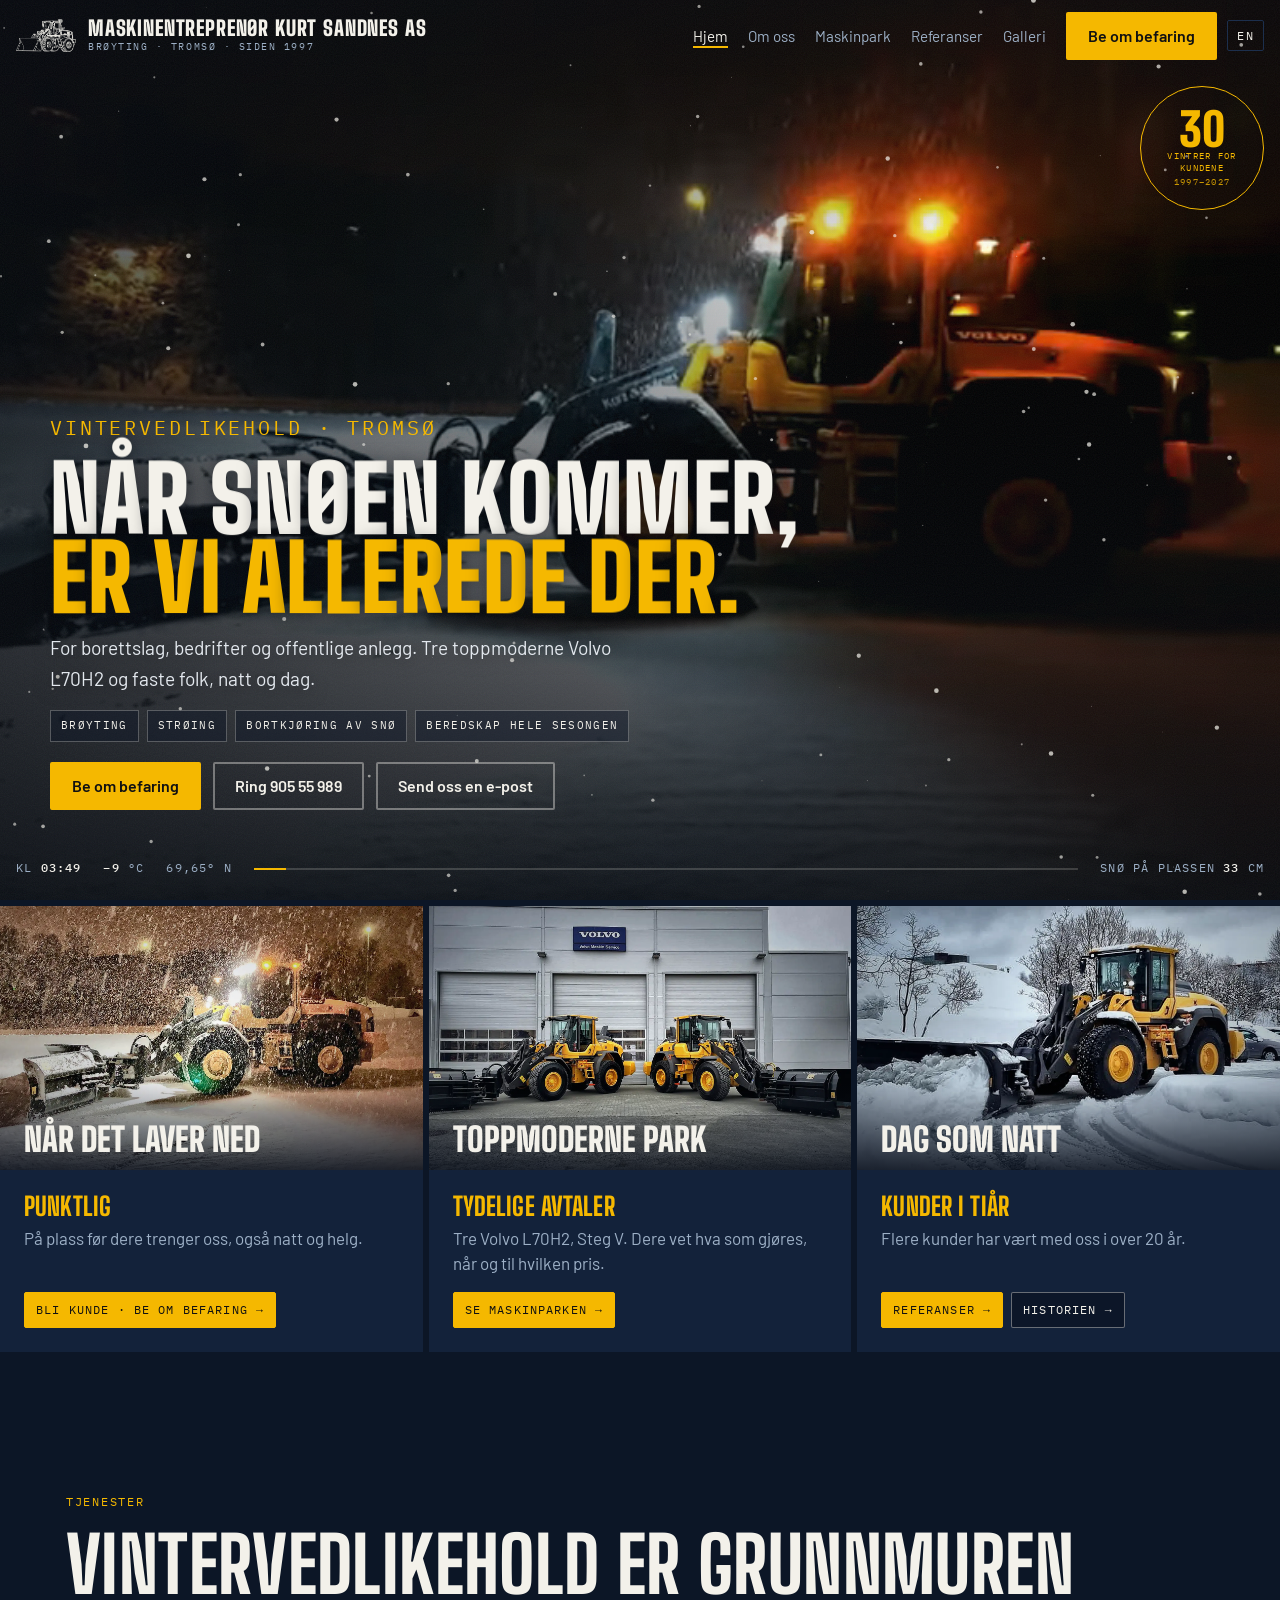
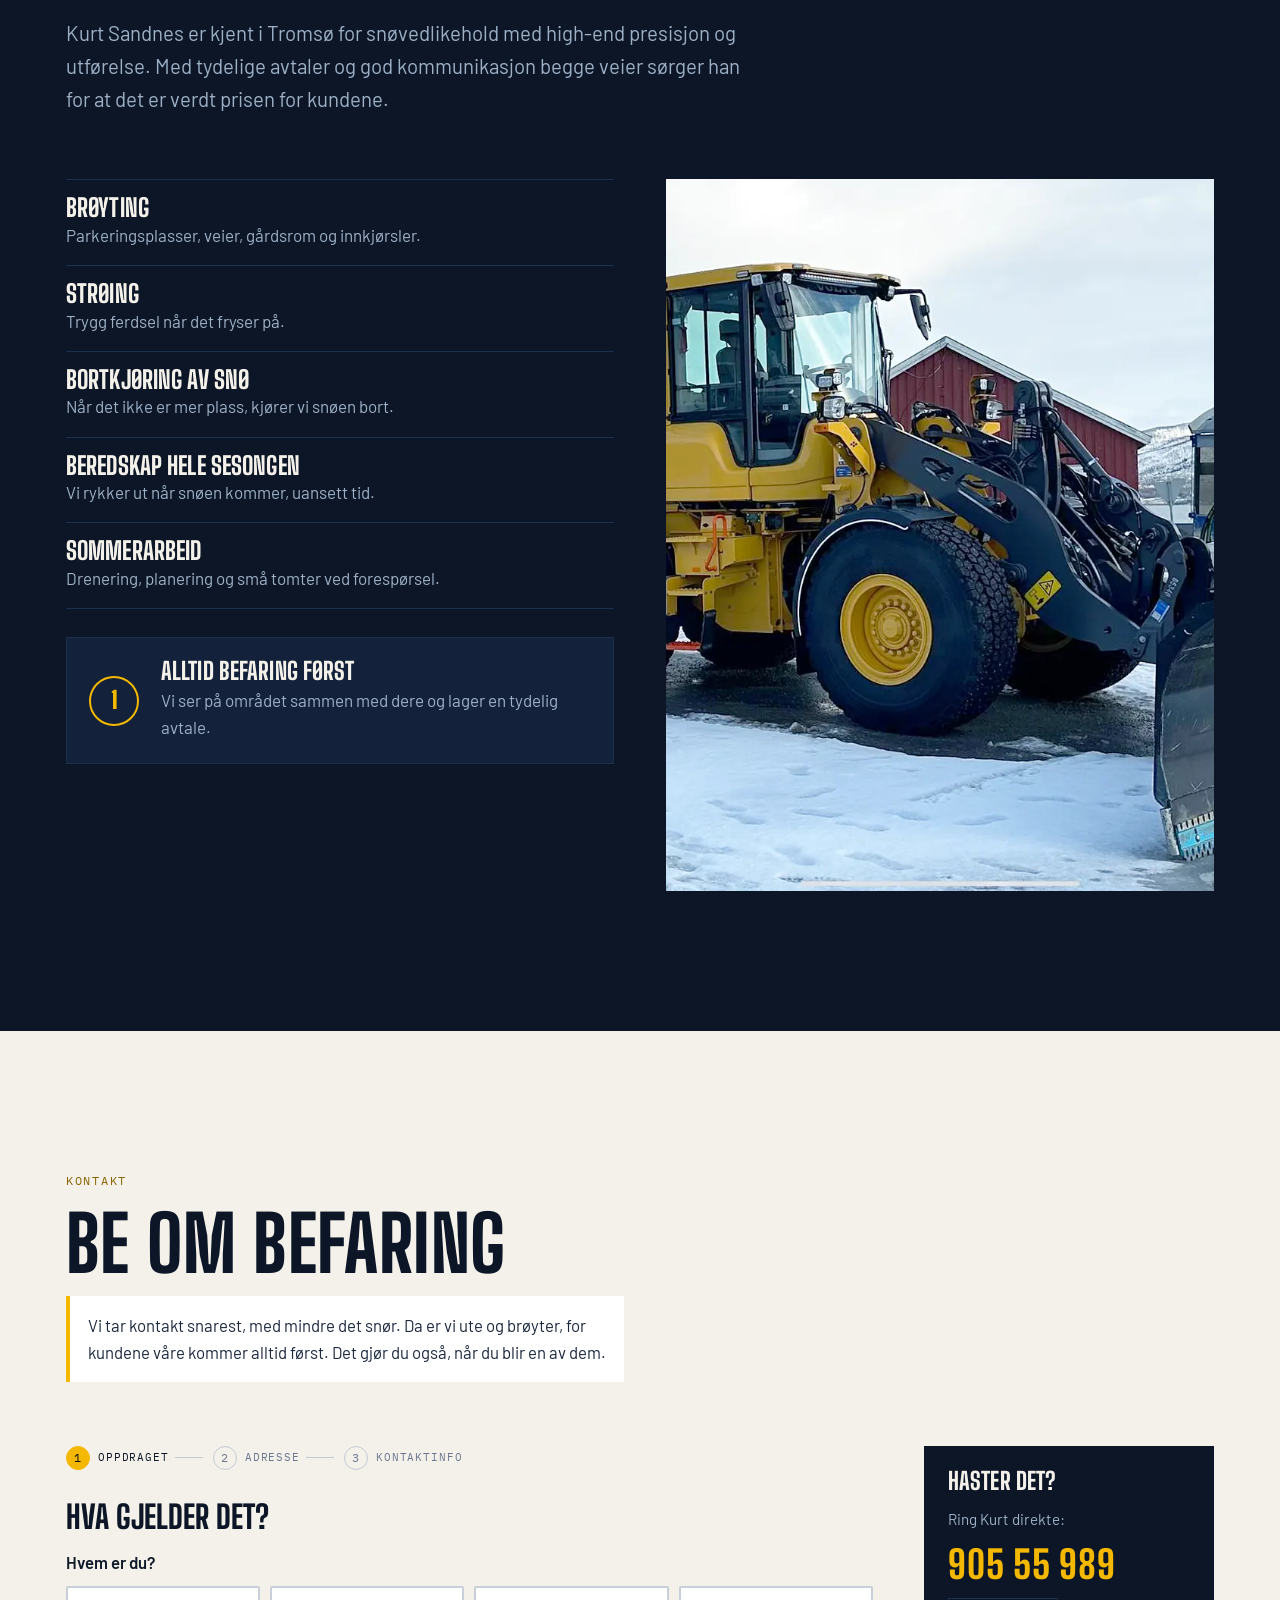
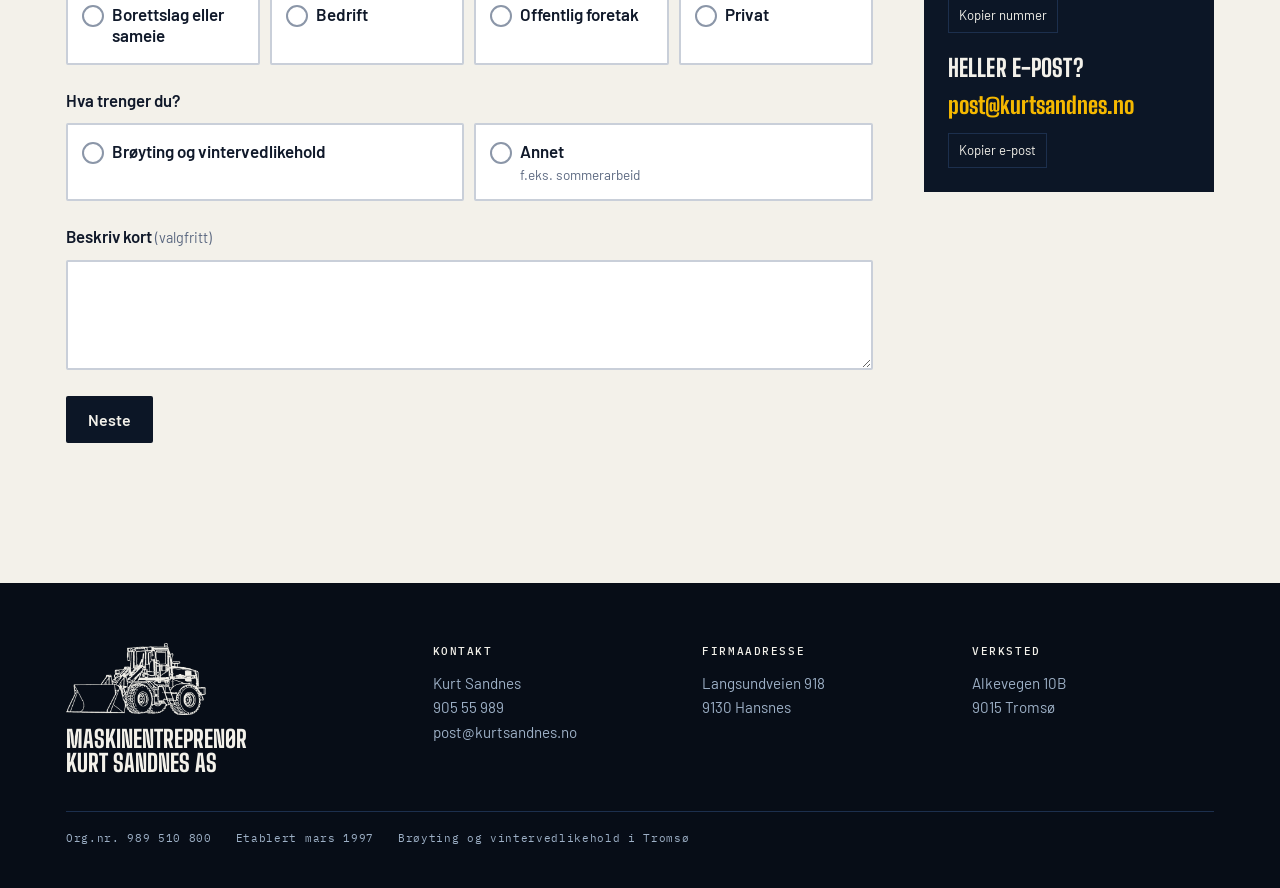
==== public/index.html @ 365a384f "Skjema: nummererte steg i stedet for fremdriftslinje Co-Authored-By: Claude Opus 5.5 <noreply@anthro" ====
<!doctype html><html lang="no"><head><meta charset="utf-8"><meta name="viewport" content="width=device-width,initial-scale=1,viewport-fit=cover"><title>Kurt Sandnes AS</title><meta name="description" content="Maskinentreprenør Kurt Sandnes AS. Brøyting og vintervedlikehold for borettslag, bedrifter og offentlige foretak i Tromsø siden 1997."><meta name="claude:viewport-fit-sides" content="cover"><meta name="theme-color" content="#0C1626"><meta property="og:title" content="Kurt Sandnes AS"><meta property="og:description" content="Maskinentreprenør Kurt Sandnes AS. Brøyting og vintervedlikehold for borettslag, bedrifter og offentlige foretak i Tromsø siden 1997."><meta property="og:image" content="img/film-5.webp"><link rel="icon" href="img/favicon.png"><link rel="preload" href="fonts/big-shoulders-display-latin-900-normal.woff2" as="font" type="font/woff2" crossorigin><link rel="stylesheet" href="site.css"></head><body class="home"><header class="top">
  <a class="brand" href="index.html" aria-label="Kurt Sandnes AS">
    <img src="img/logo-maskin.png" alt="" width="60" height="31">
    <span><b><i>Maskinentreprenør</i> Kurt Sandnes AS</b><small><span class="no">Brøyting · Tromsø · siden 1997</span><span class="en">Snow clearing · Tromsø · since 1997</span></small></span>
  </a>
  <div class="right">
    <nav class="nav" id="nav" aria-label="Meny"><a href="index.html" aria-current="page"><span class="no">Hjem</span><span class="en">Home</span></a><a href="om-oss.html"><span class="no">Om oss</span><span class="en">About</span></a><a href="maskinpark.html"><span class="no">Maskinpark</span><span class="en">Fleet</span></a><a href="referanser.html"><span class="no">Referanser</span><span class="en">References</span></a><a href="galleri.html"><span class="no">Galleri</span><span class="en">Gallery</span></a><a class="btn" href="#kontakt"><span class="no">Be om befaring</span><span class="en">Request a site visit</span></a></nav>
    <button class="lang" type="button">EN</button>
  </div>
</header>
<main>
<section class="film" id="film" aria-label="Forside">
  <video id="reel" poster="img/film-1.webp" autoplay muted loop playsinline preload="auto" aria-hidden="true"><source src="img/reel.mp4" type="video/mp4"><source src="img/reel.webm" type="video/webm"></video>
  <div class="shade" aria-hidden="true"></div>
  <canvas id="snow" aria-hidden="true"></canvas>
  <div class="grain" aria-hidden="true"></div>
  <div class="badge30"><div><b>30</b><span class="no">vintrer for<br>kundene</span><span class="en">winters for<br>customers</span><small>1997–2027</small></div></div>

  <div class="cap c1">
    <p class="eyebrow"><span class="no">Vintervedlikehold · Tromsø</span><span class="en">Winter maintenance · Tromsø</span></p>
    <h1><span class="no"><span class="split">Når snøen kommer,</span><br><span class="split y">er vi allerede der.</span></span><span class="en"><span class="split">When the snow comes,</span><br><span class="split y">we are already there.</span></span></h1>
    <p class="lede"><span class="no">For borettslag, bedrifter og offentlige anlegg. Tre toppmoderne Volvo L70H2 og faste folk, natt og dag.</span><span class="en">For housing co-ops, businesses and public sites. Three state-of-the-art Volvo L70H2 and a steady crew, night and day.</span></p>
    <ul class="chips"><li><span class="no">Brøyting</span><span class="en">Snow clearing</span></li><li><span class="no">Strøing</span><span class="en">Gritting</span></li><li><span class="no">Bortkjøring av snø</span><span class="en">Snow removal</span></li><li><span class="no">Beredskap hele sesongen</span><span class="en">On call all season</span></li></ul>
    <div class="ctas"><a class="btn" href="#kontakt"><span class="no">Be om befaring</span><span class="en">Request a site visit</span></a><a class="btn ghost" href="tel:+4790555989"><span class="no">Ring 905 55 989</span><span class="en">Call 905 55 989</span></a><a class="btn ghost" href="mailto:post@kurtsandnes.no"><span class="no">Send oss en e-post</span><span class="en">Email us</span></a></div>
  </div>

  <div class="hud" aria-hidden="true">
    <span><span class="no">KL</span><span class="en">TIME</span> <b id="h-time">03:40</b></span>
    <span><b id="h-temp">−9</b> °C</span>
    <span class="lat">69,65° N</span>
    <span class="bar"><i id="h-bar"></i></span>
    <span><span class="no">Snø på plassen</span><span class="en">Snow on site</span> <b class="h-snow">34</b> cm</span>
  </div>
</section>

<section class="showcase" aria-label="Snarveier">
  <article class="sc"><div class="sc-img"><img src="img/hs-snobroyting_natt.webp" alt="Volvo hjullaster med U-plog brøyter i tett snøvær om natten" data-alt-en="Volvo wheel loader with U-plough clearing snow in heavy snowfall at night" width="2000" height="1125" loading="lazy"><b><span class="no">Når det laver ned</span><span class="en">When it pours down</span></b></div><div class="sc-body"><h3><span class="no">Punktlig</span><span class="en">On time</span></h3><p><span class="no">På plass før dere trenger oss, også natt og helg.</span><span class="en">In place before you need us, nights and weekends too.</span></p><span class="gos"><a class="go main" href="#kontakt"><span class="no">Bli kunde · Be om befaring</span><span class="en">Become a customer · Request a visit</span> <span aria-hidden="true">→</span></a></span></div></article>
  <article class="sc"><div class="sc-img"><img src="img/hs-volvo_hjullastere.webp" alt="To Volvo L70H2 hjullastere med plog foran Volvo Maskin Service" data-alt-en="Two Volvo L70H2 wheel loaders with ploughs outside Volvo Maskin Service" width="2000" height="1125" loading="lazy"><b><span class="no">Toppmoderne park</span><span class="en">A modern fleet</span></b></div><div class="sc-body"><h3><span class="no">Tydelige avtaler</span><span class="en">Clear agreements</span></h3><p><span class="no">Tre Volvo L70H2, Steg V. Dere vet hva som gjøres, når og til hvilken pris.</span><span class="en">Three Volvo L70H2, Stage V. You know what we do, when, and at what price.</span></p><span class="gos"><a class="go main" href="maskinpark.html"><span class="no">Se maskinparken</span><span class="en">See the fleet</span> <span aria-hidden="true">→</span></a></span></div></article>
  <article class="sc"><div class="sc-img"><img src="img/hs-snobroyting_dag.webp" alt="Hjullaster med plog rydder snø på en parkeringsplass på dagtid" data-alt-en="Wheel loader with plough clearing a car park in daylight" width="2000" height="1125" loading="lazy"><b><span class="no">Dag som natt</span><span class="en">Day and night</span></b></div><div class="sc-body"><h3><span class="no">Kunder i tiår</span><span class="en">Customers for decades</span></h3><p><span class="no">Flere kunder har vært med oss i over 20 år.</span><span class="en">Several customers have stayed with us for over 20 years.</span></p><span class="gos"><a class="go main" href="referanser.html"><span class="no">Referanser</span><span class="en">References</span> <span aria-hidden="true">→</span></a><a class="go" href="om-oss.html"><span class="no">Historien</span><span class="en">Our story</span> <span aria-hidden="true">→</span></a></span></div></article>
</section>

<section class="band" id="tjenester">
  <div class="wrap">
    <div class="sec-head">
      <p class="eyebrow"><span class="no">Tjenester</span><span class="en">Services</span></p>
      <h2><span class="no">Vintervedlikehold er grunnmuren</span><span class="en">Winter maintenance is our foundation</span></h2>
      <p class="lede"><span class="no">Kurt Sandnes er kjent i Tromsø for snøvedlikehold med high-end presisjon og utførelse. Med tydelige avtaler og god kommunikasjon begge veier sørger han for at det er verdt prisen for kundene.</span><span class="en">Kurt Sandnes is known in Tromsø for snow maintenance carried out with high-end precision and craftsmanship. With clear agreements and good communication both ways, he makes sure it is worth the price for his customers.</span></p>
    </div>
    <div class="svc-grid">
      <div>
        <ul class="svc-list">
          <li><h3><span class="no">Brøyting</span><span class="en">Snow clearing</span></h3><p><span class="no">Parkeringsplasser, veier, gårdsrom og innkjørsler.</span><span class="en">Car parks, roads, courtyards and driveways.</span></p></li>
          <li><h3><span class="no">Strøing</span><span class="en">Gritting</span></h3><p><span class="no">Trygg ferdsel når det fryser på.</span><span class="en">Safe footing when it freezes.</span></p></li>
          <li><h3><span class="no">Bortkjøring av snø</span><span class="en">Snow removal</span></h3><p><span class="no">Når det ikke er mer plass, kjører vi snøen bort.</span><span class="en">When there is no more room, we haul the snow away.</span></p></li>
          <li><h3><span class="no">Beredskap hele sesongen</span><span class="en">On call all season</span></h3><p><span class="no">Vi rykker ut når snøen kommer, uansett tid.</span><span class="en">We turn out when the snow comes, at any hour.</span></p></li>
          <li><h3><span class="no">Sommerarbeid</span><span class="en">Summer work</span></h3><p><span class="no">Drenering, planering og små tomter ved forespørsel.</span><span class="en">Drainage, levelling and small plots on request.</span></p></li>
        </ul>
        <div class="befaring">
          <div class="ico" aria-hidden="true">1</div>
          <div><h3><span class="no">Alltid befaring først</span><span class="en">Always a site visit first</span></h3><p><span class="no">Vi ser på området sammen med dere og lager en tydelig avtale.</span><span class="en">We walk the site with you and make a clear agreement.</span></p></div>
        </div>
      </div>
      <figure class="svc-photo"><img src="img/m-l70h-plog.webp" alt="Volvo L70H2 med plog på en snødekt plass" data-alt-en="Volvo L70H2 with plough on a snowy yard" loading="lazy"><figcaption>Volvo L70H2 · Tromsø</figcaption></figure>
    </div>
  </div>
</section>

<section class="band contact" id="kontakt">
  <div class="wrap">
    <div class="sec-head">
      <p class="eyebrow"><span class="no">Kontakt</span><span class="en">Contact</span></p>
      <h2><span class="no">Be om befaring</span><span class="en">Request a site visit</span></h2>
      <p class="promise-box"><span class="no">Vi tar kontakt snarest, med mindre det snør. Da er vi ute og brøyter, for kundene våre kommer alltid først. Det gjør du også, når du blir en av dem.</span><span class="en">We will get back to you as soon as we can, unless it is snowing. Then we are out clearing, because our customers always come first. So will you, once you are one of them.</span></p>
    </div>
    <div class="form-wrap">
      <div>
        <ol class="steps" id="steps"><li class="on"><em>1</em><span class="no">Oppdraget</span><span class="en">The job</span></li><li><em>2</em><span class="no">Adresse</span><span class="en">Address</span></li><li><em>3</em><span class="no">Kontaktinfo</span><span class="en">Your details</span></li></ol>
        <form id="f" novalidate>
          <fieldset data-step="1">
            <legend><span class="no">Hva gjelder det?</span><span class="en">What do you need?</span></legend>
            <div class="q"><span class="lab" id="l-who"><span class="no">Hvem er du?</span><span class="en">Who are you?</span></span>
              <div class="choices" role="radiogroup" aria-labelledby="l-who">
                <label class="choice"><input type="radio" name="kunde" id="k1" value="Borettslag eller sameie"><span><span class="no">Borettslag eller sameie</span><span class="en">Housing co-op</span></span></label>
                <label class="choice"><input type="radio" name="kunde" id="k2" value="Bedrift"><span><span class="no">Bedrift</span><span class="en">Business</span></span></label>
                <label class="choice"><input type="radio" name="kunde" id="k3" value="Offentlig foretak"><span><span class="no">Offentlig foretak</span><span class="en">Public body</span></span></label>
                <label class="choice"><input type="radio" name="kunde" id="k4" value="Privat"><span><span class="no">Privat</span><span class="en">Private</span></span></label>
              </div>
            </div>
            <div class="q"><span class="lab" id="l-what"><span class="no">Hva trenger du?</span><span class="en">What do you need?</span></span>
              <div class="choices" role="radiogroup" aria-labelledby="l-what">
                <label class="choice"><input type="radio" name="tjeneste" id="t1" value="Brøyting og vintervedlikehold"><span><span class="no">Brøyting og vintervedlikehold</span><span class="en">Snow clearing and winter maintenance</span></span></label>
                <label class="choice"><input type="radio" name="tjeneste" id="t2" value="Annet"><span><span class="no">Annet</span><span class="en">Other</span><small><span class="no">f.eks. sommerarbeid</span><span class="en">e.g. summer work</span></small></span></label>
              </div>
            </div>
            <div class="q"><label for="beskrivelse"><span class="no">Beskriv kort</span><span class="en">Short description</span> <span class="hint"><span class="no">(valgfritt)</span><span class="en">(optional)</span></span></label>
              <textarea id="beskrivelse" name="beskrivelse"></textarea></div>
          </fieldset>
          <fieldset data-step="2" hidden>
            <legend><span class="no">Hvor er det?</span><span class="en">Where is it?</span></legend>
            <div class="q"><label for="adresse"><span class="no">Adresse for oppdraget</span><span class="en">Address of the job</span></label>
              <input type="text" id="adresse" name="adresse" autocomplete="street-address"></div>
            <div class="q"><span class="lab" id="l-size"><span class="no">Omtrentlig størrelse</span><span class="en">Approximate size</span> <span class="hint"><span class="no">(valgfritt)</span><span class="en">(optional)</span></span></span>
              <div class="choices" role="radiogroup" aria-labelledby="l-size">
                <label class="choice"><input type="radio" name="storrelse" id="s1" value="Liten"><span><span class="no">Liten</span><span class="en">Small</span><small><span class="no">én innkjørsel</span><span class="en">one driveway</span></small></span></label>
                <label class="choice"><input type="radio" name="storrelse" id="s2" value="Middels"><span><span class="no">Middels</span><span class="en">Medium</span><small><span class="no">parkeringsplass</span><span class="en">car park</span></small></span></label>
                <label class="choice"><input type="radio" name="storrelse" id="s3" value="Stor"><span><span class="no">Stor</span><span class="en">Large</span><small><span class="no">borettslag, næringsområde</span><span class="en">co-op, commercial area</span></small></span></label>
              </div>
            </div>
          </fieldset>
          <fieldset data-step="3" hidden>
            <legend><span class="no">Hvordan når vi deg?</span><span class="en">How do we reach you?</span></legend>
            <div class="row2">
              <div class="q"><label for="navn"><span class="no">Navn</span><span class="en">Name</span></label><input type="text" id="navn" name="navn" autocomplete="name"></div>
              <div class="q"><label for="firma"><span class="no">Firma eller borettslag</span><span class="en">Company or co-op</span> <span class="hint"><span class="no">(valgfritt)</span><span class="en">(optional)</span></span></label><input type="text" id="firma" name="firma" autocomplete="organization"></div>
            </div>
            <div class="row2">
              <div class="q"><label for="tlf"><span class="no">Telefon</span><span class="en">Phone</span></label><input type="tel" id="tlf" name="telefon" autocomplete="tel" inputmode="tel"></div>
              <div class="q"><label for="epost"><span class="no">E-post</span><span class="en">Email</span> <span class="hint"><span class="no">(du får kopi)</span><span class="en">(you get a copy)</span></span></label><input type="email" id="epost" name="epost" autocomplete="email"></div>
            </div>
            <div class="q"><span class="lab" id="l-when"><span class="no">Når passer befaring?</span><span class="en">When suits a site visit?</span></span>
              <div class="choices" role="radiogroup" aria-labelledby="l-when">
                <label class="choice"><input type="radio" name="befaring" id="b1" value="Hverdag formiddag"><span><span class="no">Hverdag formiddag</span><span class="en">Weekday morning</span></span></label>
                <label class="choice"><input type="radio" name="befaring" id="b2" value="Hverdag ettermiddag"><span><span class="no">Hverdag ettermiddag</span><span class="en">Weekday afternoon</span></span></label>
                <label class="choice"><input type="radio" name="befaring" id="b3" value="Ring meg for å avtale" checked><span><span class="no">Ring meg for å avtale</span><span class="en">Call me to arrange</span></span></label>
              </div>
            </div>
          </fieldset>
          <p class="err" id="err" role="alert" hidden></p>
          <div class="nav-btns">
            <button type="button" class="btn back" id="prev" hidden><span class="no">Tilbake</span><span class="en">Back</span></button>
            <button type="button" class="btn dark" id="next"><span class="no">Neste</span><span class="en">Next</span></button>
            <button type="submit" class="btn" id="send" hidden><span class="no">Send forespørsel</span><span class="en">Send request</span></button>
          </div>
        </form>
        <div class="done-box" id="done" hidden>
          <h3 id="done-h"></h3>
          <p id="done-p"></p>
          <p class="demo" id="demo" hidden><span class="no">Forhåndsvisning: skjemaet sender ikke e-post ennå. Det kobles til post@kurtsandnes.no når siden publiseres.</span><span class="en">Preview: the form does not send email yet.</span></p>
        </div>
      </div>
      <aside class="aside">
        <h3><span class="no">Haster det?</span><span class="en">In a hurry?</span></h3>
        <p><span class="no">Ring Kurt direkte:</span><span class="en">Call Kurt directly:</span></p>
        <div class="phone">905 55 989</div>
        <button type="button" class="copy"><span class="no">Kopier nummer</span><span class="en">Copy number</span></button>
        <h3 style="margin-top:10px"><span class="no">Heller e-post?</span><span class="en">Prefer email?</span></h3>
        <a class="mail" href="mailto:post@kurtsandnes.no">post@kurtsandnes.no</a>
        <button type="button" class="copy" data-copy="post@kurtsandnes.no"><span class="no">Kopier e-post</span><span class="en">Copy email</span></button>
      </aside>
    </div>
  </div>
</section>

</main>
<footer>
  <div class="wrap">
    <div class="foot">
      <div class="lockup"><img src="img/logo-maskin.png" alt="" width="140" height="72"><b>Maskinentreprenør<br>Kurt Sandnes AS</b></div>
      <div><h4><span class="no">Kontakt</span><span class="en">Contact</span></h4><p>Kurt Sandnes<br><a href="tel:+4790555989">905 55 989</a><br><a href="mailto:post@kurtsandnes.no">post@kurtsandnes.no</a></p></div>
      <div><h4><span class="no">Firmaadresse</span><span class="en">Company address</span></h4><p>Langsundveien 918<br>9130 Hansnes</p></div>
      <div><h4><span class="no">Verksted</span><span class="en">Workshop</span></h4><p>Alkevegen 10B<br>9015 Tromsø</p></div>
    </div>
    <div class="legal"><span>Org.nr. 989 510 800</span><span><span class="no">Etablert mars 1997</span><span class="en">Established March 1997</span></span><span><span class="no">Brøyting og vintervedlikehold i Tromsø</span><span class="en">Snow clearing and winter maintenance in Tromsø</span></span></div>
  </div>
</footer>
<div class="mcta"><a class="btn" href="#kontakt"><span class="no">Be om befaring</span><span class="en">Site visit</span></a><a class="btn ghost" href="tel:+4790555989"><span class="no">Ring Kurt</span><span class="en">Call Kurt</span></a></div><script src="js/gsap.min.js"></script><script src="js/ScrollTrigger.min.js"></script><script src="js/lenis.min.js"></script><script src="site.js"></script><script src="film.js"></script></body></html>
---- public/site.css ----
@font-face{font-family:'Big Shoulders Display';font-style:normal;font-weight:600;font-display:swap;src:url(fonts/big-shoulders-display-latin-600-normal.woff2) format('woff2');unicode-range:U+0000-00FF,U+0131,U+0152-0153,U+02BB-02BC,U+02C6,U+02DA,U+02DC,U+0304,U+0308,U+0329,U+2000-206F,U+20AC,U+2122,U+2191,U+2193,U+2212,U+2215,U+FEFF,U+FFFD}
@font-face{font-family:'Big Shoulders Display';font-style:normal;font-weight:800;font-display:swap;src:url(fonts/big-shoulders-display-latin-800-normal.woff2) format('woff2');unicode-range:U+0000-00FF,U+0131,U+0152-0153,U+02BB-02BC,U+02C6,U+02DA,U+02DC,U+0304,U+0308,U+0329,U+2000-206F,U+20AC,U+2122,U+2191,U+2193,U+2212,U+2215,U+FEFF,U+FFFD}
@font-face{font-family:'Big Shoulders Display';font-style:normal;font-weight:900;font-display:swap;src:url(fonts/big-shoulders-display-latin-900-normal.woff2) format('woff2');unicode-range:U+0000-00FF,U+0131,U+0152-0153,U+02BB-02BC,U+02C6,U+02DA,U+02DC,U+0304,U+0308,U+0329,U+2000-206F,U+20AC,U+2122,U+2191,U+2193,U+2212,U+2215,U+FEFF,U+FFFD}
@font-face{font-family:'Barlow';font-style:normal;font-weight:400;font-display:swap;src:url(fonts/barlow-latin-400-normal.woff2) format('woff2');unicode-range:U+0000-00FF,U+0131,U+0152-0153,U+02BB-02BC,U+02C6,U+02DA,U+02DC,U+0304,U+0308,U+0329,U+2000-206F,U+20AC,U+2122,U+2191,U+2193,U+2212,U+2215,U+FEFF,U+FFFD}
@font-face{font-family:'Barlow';font-style:italic;font-weight:400;font-display:swap;src:url(fonts/barlow-latin-400-italic.woff2) format('woff2');unicode-range:U+0000-00FF,U+0131,U+0152-0153,U+02BB-02BC,U+02C6,U+02DA,U+02DC,U+0304,U+0308,U+0329,U+2000-206F,U+20AC,U+2122,U+2191,U+2193,U+2212,U+2215,U+FEFF,U+FFFD}
@font-face{font-family:'Barlow';font-style:normal;font-weight:500;font-display:swap;src:url(fonts/barlow-latin-500-normal.woff2) format('woff2');unicode-range:U+0000-00FF,U+0131,U+0152-0153,U+02BB-02BC,U+02C6,U+02DA,U+02DC,U+0304,U+0308,U+0329,U+2000-206F,U+20AC,U+2122,U+2191,U+2193,U+2212,U+2215,U+FEFF,U+FFFD}
@font-face{font-family:'Barlow';font-style:normal;font-weight:600;font-display:swap;src:url(fonts/barlow-latin-600-normal.woff2) format('woff2');unicode-range:U+0000-00FF,U+0131,U+0152-0153,U+02BB-02BC,U+02C6,U+02DA,U+02DC,U+0304,U+0308,U+0329,U+2000-206F,U+20AC,U+2122,U+2191,U+2193,U+2212,U+2215,U+FEFF,U+FFFD}
@font-face{font-family:'IBM Plex Mono';font-style:normal;font-weight:400;font-display:swap;src:url(fonts/ibm-plex-mono-latin-400-normal.woff2) format('woff2');unicode-range:U+0000-00FF,U+0131,U+0152-0153,U+02BB-02BC,U+02C6,U+02DA,U+02DC,U+0304,U+0308,U+0329,U+2000-206F,U+20AC,U+2122,U+2191,U+2193,U+2212,U+2215,U+FEFF,U+FFFD}
@font-face{font-family:'IBM Plex Mono';font-style:normal;font-weight:500;font-display:swap;src:url(fonts/ibm-plex-mono-latin-500-normal.woff2) format('woff2');unicode-range:U+0000-00FF,U+0131,U+0152-0153,U+02BB-02BC,U+02C6,U+02DA,U+02DC,U+0304,U+0308,U+0329,U+2000-206F,U+20AC,U+2122,U+2191,U+2193,U+2212,U+2215,U+FEFF,U+FFFD}
/* Layout: a pinned night-to-morning film opens the front page; every page then stays in the same polar-night world. Dark by design. */
:root{
  --night:#0C1626;
  --night-2:#13223A;
  --night-3:#1C2F4D;
  --snow:#F3F1EA;
  --frost:#9DB0C6;
  --beacon:#F5B800;
  --sodium:#E58A3A;
  --display:"Big Shoulders Display","Arial Narrow","Roboto Condensed",sans-serif;
  --body:"Barlow","Segoe UI",system-ui,sans-serif;
  --mono:"IBM Plex Mono",ui-monospace,"SFMono-Regular",Menlo,monospace;
  --gut:max(16px,env(safe-area-inset-left,0px));
  --gut-r:max(16px,env(safe-area-inset-right,0px));
  --wrap:1180px;
  color-scheme:dark;
}
*{box-sizing:border-box}
[hidden]{display:none!important}
html{background:var(--night)}
body{background:var(--night);color:var(--snow);font-family:var(--body);font-size:1.0625rem;line-height:1.6;margin:0;-webkit-font-smoothing:antialiased;overflow-x:clip}
body::before{content:"";position:fixed;inset:0 0 auto;height:env(safe-area-inset-top,0px);z-index:60;background:var(--night)}
img{max-width:100%;display:block}
a{color:inherit}
h1,h2,h3{font-family:var(--display);font-weight:800;line-height:.95;letter-spacing:.005em;text-wrap:balance;margin:0;text-transform:uppercase}
p{margin:0}
.wrap{max-width:var(--wrap);margin-inline:auto;padding-left:var(--gut);padding-right:var(--gut-r)}
.eyebrow{font-family:var(--mono);font-size:.78rem;letter-spacing:.14em;text-transform:uppercase;color:var(--beacon)}
.lede{font-size:clamp(1.1rem,1.6vw,1.3rem);color:var(--frost);max-width:58ch}
:focus-visible{outline:3px solid var(--beacon);outline-offset:3px}

/* språk */
.en{display:none}
html[lang="en"] .no{display:none}
html[lang="en"] .en{display:revert}

/* header */
.top{position:fixed;top:env(safe-area-inset-top,0px);left:0;right:0;z-index:50;display:flex;align-items:center;justify-content:space-between;gap:16px;padding:12px var(--gut-r) 12px var(--gut);transition:background .3s,border-color .3s;border-bottom:1px solid transparent}
.top.solid,.sub .top{background:color-mix(in srgb,var(--night) 92%,transparent);backdrop-filter:blur(8px);border-bottom-color:var(--night-3)}
.brand{display:flex;align-items:center;gap:12px;text-decoration:none;min-width:0}
.brand img{width:60px;height:auto;opacity:.95;flex:none}
.brand b{display:block;font-family:var(--display);font-weight:900;font-size:1.3rem;letter-spacing:.04em;line-height:1;white-space:nowrap}
.brand small{display:block;font-family:var(--mono);font-size:.6rem;letter-spacing:.16em;color:var(--frost);text-transform:uppercase;white-space:nowrap}
.nav{display:flex;align-items:center;gap:20px;font-size:.95rem}
.nav a{text-decoration:none;color:var(--frost)}
.nav a:hover,.nav a[aria-current="page"]{color:var(--snow)}
.nav a.btn,.nav a.btn:hover{color:#111;box-shadow:none}
.nav a[aria-current="page"]{box-shadow:inset 0 -2px 0 var(--beacon)}
.lang{font-family:var(--mono);font-size:.72rem;letter-spacing:.12em;background:none;border:1px solid var(--night-3);color:var(--snow);padding:7px 9px;cursor:pointer;border-radius:2px}
.lang:hover{border-color:var(--frost)}
.burger{display:none;background:none;border:1px solid var(--night-3);color:var(--snow);font-family:var(--mono);font-size:.72rem;letter-spacing:.12em;padding:7px 10px;cursor:pointer;border-radius:2px}
.btn{display:inline-flex;align-items:center;gap:10px;font-family:var(--body);font-weight:600;font-size:1rem;padding:13px 20px;border-radius:2px;border:2px solid var(--beacon);background:var(--beacon);color:#111;text-decoration:none;cursor:pointer;line-height:1.1}
.btn:hover{background:#ffd23f;border-color:#ffd23f}
.btn.ghost{background:transparent;color:var(--snow);border-color:color-mix(in srgb,var(--snow) 40%,transparent)}
.btn.ghost:hover{border-color:var(--snow)}
@media (max-width:960px){
  .burger{display:inline-block}
  .nav{position:fixed;top:calc(env(safe-area-inset-top,0px) + 66px);left:0;right:0;flex-direction:column;align-items:stretch;gap:0;background:var(--night);border-bottom:1px solid var(--night-3);padding:8px var(--gut-r) 18px var(--gut);display:none}
  .nav.open{display:flex}
  .nav a{padding:13px 0;border-bottom:1px solid var(--night-3);font-size:1.1rem;color:var(--snow)}
  .nav a.btn{margin-top:14px;justify-content:center;border-bottom:2px solid var(--beacon);color:#111}
  .brand img{width:44px}
  .brand small{display:none}
}
.right{display:flex;align-items:center;gap:10px}

/* film */
.film{position:relative;height:100vh;height:100svh;overflow:hidden;background:#05090f}
.scene{position:absolute;inset:0;overflow:hidden}
.scene img{position:absolute;inset:0;width:100%;height:100%;object-fit:cover;max-width:none;will-change:transform}
.scene::after{content:"";position:absolute;inset:0;background:linear-gradient(180deg,rgba(5,9,15,.55) 0%,rgba(5,9,15,0) 30%,rgba(5,9,15,0) 50%,rgba(5,9,15,.88) 100%)}
.s2,.s3,.s4,.s5{visibility:hidden}
#snow{position:absolute;inset:0;width:100%;height:100%;pointer-events:none;z-index:5}
.grain{position:absolute;inset:-50%;z-index:6;pointer-events:none;opacity:.07;background-image:url("data:image/svg+xml,%3Csvg xmlns='http://www.w3.org/2000/svg' width='160' height='160'%3E%3Cfilter id='n'%3E%3CfeTurbulence type='fractalNoise' baseFrequency='.9' numOctaves='2' stitchTiles='stitch'/%3E%3C/filter%3E%3Crect width='100%25' height='100%25' filter='url(%23n)'/%3E%3C/svg%3E")}
.cap{position:absolute;z-index:8;left:var(--gut);right:var(--gut-r);bottom:clamp(96px,15vh,150px);max-width:var(--wrap);margin-inline:auto}
.cap h1{font-size:clamp(3.1rem,10vw,9.2rem);line-height:.86;font-weight:900}
.cap h1 .y{color:var(--beacon)}
.cap h2{font-size:clamp(2.4rem,6.4vw,5.4rem);line-height:.9;font-weight:900;max-width:14ch}
.cap p{margin-top:16px;font-size:clamp(1.05rem,1.6vw,1.3rem);max-width:44ch;color:#dfe5ec}
.cap .eyebrow{margin-bottom:14px}
.cap .ctas{display:flex;flex-wrap:wrap;gap:12px;margin-top:24px}
.c2,.c3,.c4,.c5{opacity:0;visibility:hidden}
.char{display:inline-block;will-change:transform}
.hud{position:absolute;z-index:9;left:var(--gut);right:var(--gut-r);bottom:calc(22px + env(safe-area-inset-bottom,0px));display:flex;flex-wrap:wrap;gap:6px 22px;align-items:center;font-family:var(--mono);font-size:.74rem;letter-spacing:.1em;text-transform:uppercase;color:var(--frost)}
.hud b{color:var(--snow);font-weight:500;font-variant-numeric:tabular-nums}
.hud .bar{flex:1 1 120px;height:2px;background:rgba(243,241,234,.18);position:relative;min-width:80px}
.hud .bar i{position:absolute;inset:0 auto 0 0;width:0;background:var(--beacon)}
@media (max-width:520px){.hud .lat{display:none}}
.badge30{position:absolute;z-index:9;top:calc(86px + env(safe-area-inset-top,0px));right:var(--gut-r);width:clamp(84px,11vw,124px);aspect-ratio:1;border-radius:50%;border:1.5px solid var(--beacon);display:grid;place-items:center;text-align:center;font-family:var(--mono);font-size:.58rem;letter-spacing:.14em;text-transform:uppercase;color:var(--beacon);line-height:1.25}
.badge30 b{display:block;font-family:var(--display);font-size:clamp(2.1rem,3.6vw,3rem);font-weight:900;letter-spacing:0;line-height:.9}

/* seksjoner */
.band{padding-block:clamp(72px,11vw,140px)}
.sec-head{display:grid;gap:16px;margin-bottom:clamp(36px,5vw,64px)}
.sec-head h2{font-size:clamp(2.5rem,6vw,5rem)}
.alt{background:var(--night-2)}

.promises{border-top:1px solid var(--night-3);border-bottom:1px solid var(--night-3);background:var(--night-2)}
.promises .wrap{display:grid;grid-template-columns:repeat(3,1fr)}
.promise{padding:32px 26px 34px 0;display:grid;gap:8px;align-content:start}
.promise+.promise{padding-left:26px;border-left:1px solid var(--night-3)}
.promise h3{font-size:1.85rem;color:var(--beacon)}
.promise p{color:var(--frost)}
@media (max-width:760px){.promises .wrap{grid-template-columns:1fr}.promise,.promise+.promise{padding:24px 0;border-left:0}.promise+.promise{border-top:1px solid var(--night-3)}}

/* tjenester */
.svc-grid{display:grid;grid-template-columns:1fr 1fr;gap:clamp(24px,4vw,56px);align-items:start}
.svc-list{list-style:none;margin:0;padding:0;border-top:1px solid var(--night-3)}
.svc-list li{display:grid;gap:2px;padding:16px 0;border-bottom:1px solid var(--night-3)}
.svc-list h3{font-size:1.55rem}
.svc-list p{color:var(--frost)}
.svc-photo img{width:100%;aspect-ratio:4/5;object-fit:cover}
figure{margin:0}
figcaption{font-family:var(--mono);font-size:.72rem;letter-spacing:.08em;text-transform:uppercase;color:var(--frost);padding-top:8px}
.befaring{margin-top:28px;display:grid;grid-template-columns:auto 1fr;gap:16px 22px;align-items:center;padding:22px;border:1px solid var(--night-3);background:var(--night-2)}
.befaring .ico{width:50px;height:50px;border-radius:50%;border:2px solid var(--beacon);display:grid;place-items:center;color:var(--beacon);font-family:var(--display);font-weight:900;font-size:1.5rem}
.befaring h3{font-size:1.5rem;margin-bottom:4px}
.befaring p{color:var(--frost)}
.summer{margin-top:18px;color:var(--frost);font-size:.98rem}
.summer b{color:var(--snow);font-weight:600}
@media (max-width:860px){.svc-grid{grid-template-columns:minmax(0,1fr)}.svc-photo img{aspect-ratio:4/3}.befaring{grid-template-columns:minmax(0,1fr)}}

/* undersidekort */
.doors{display:grid;grid-template-columns:repeat(4,minmax(0,1fr));gap:12px}
.door{position:relative;display:block;text-decoration:none;overflow:hidden;aspect-ratio:3/4;background:#05090f}
.door img{position:absolute;inset:0;width:100%;height:100%;object-fit:cover;max-width:none;transition:transform .7s cubic-bezier(.2,.7,.2,1),opacity .4s;opacity:.72}
.door::after{content:"";position:absolute;inset:0;background:linear-gradient(180deg,rgba(5,9,15,0) 35%,rgba(5,9,15,.92) 100%)}
.door .t{position:absolute;z-index:2;left:18px;right:18px;bottom:18px;display:grid;gap:6px}
.door h3{font-size:clamp(1.9rem,2.6vw,2.4rem)}
.door p{color:var(--frost);font-size:.95rem;line-height:1.4}
.door .go{font-family:var(--mono);font-size:.7rem;letter-spacing:.12em;text-transform:uppercase;color:var(--beacon)}
.door:hover img{transform:scale(1.05);opacity:.9}
@media (max-width:960px){.doors{grid-template-columns:repeat(2,minmax(0,1fr))}}
@media (max-width:520px){.doors{grid-template-columns:minmax(0,1fr)}.door{aspect-ratio:16/10}}

/* underside-hode */
.page-hero{position:relative;padding-top:calc(150px + env(safe-area-inset-top,0px));padding-bottom:clamp(48px,7vw,80px);overflow:hidden}
.page-hero .bg{position:absolute;inset:0;opacity:.35}
.page-hero .bg img{width:100%;height:100%;object-fit:cover;max-width:none}
.page-hero .bg::after{content:"";position:absolute;inset:0;background:linear-gradient(180deg,rgba(12,22,38,.5),var(--night) 92%)}
.page-hero .wrap{position:relative;display:grid;gap:16px}
.page-hero h1{font-size:clamp(3rem,9vw,7.5rem);line-height:.88;font-weight:900;max-width:12ch}

/* om oss */
.story{display:grid;grid-template-columns:minmax(0,1fr) minmax(0,1fr);gap:clamp(24px,5vw,72px);align-items:start}
.story .txt{display:grid;gap:16px;color:#d7dee7;max-width:58ch}
.story .txt strong{color:var(--snow)}
.facts{display:grid;grid-template-columns:1fr 1fr;gap:0;border-top:1px solid var(--night-3)}
.facts div{padding:18px 0;border-bottom:1px solid var(--night-3)}
.facts div:nth-child(odd){padding-right:16px}
.facts b{display:block;font-family:var(--display);font-size:2.6rem;font-weight:900;color:var(--beacon);line-height:1;font-variant-numeric:tabular-nums}
.facts span{color:var(--frost);font-size:.94rem}
@media (max-width:860px){.story{grid-template-columns:minmax(0,1fr)}}
.big30{font-family:var(--display);font-weight:900;font-size:clamp(12rem,34vw,30rem);line-height:.75;color:transparent;-webkit-text-stroke:2px var(--beacon);position:absolute;right:-2vw;top:clamp(100px,12vw,160px);opacity:.5;pointer-events:none;user-select:none}
.years{display:grid;grid-template-columns:repeat(5,minmax(0,1fr));border-top:2px solid var(--night-3)}
.yr{padding:22px 14px 0 0;position:relative}
.yr::before{content:"";position:absolute;top:-7px;left:0;width:12px;height:12px;border-radius:50%;background:var(--night);border:2px solid var(--beacon)}
.yr b{display:block;font-family:var(--display);font-size:2.1rem;font-weight:800;color:var(--beacon);line-height:1}
.yr>span{display:block;color:var(--frost);font-size:.93rem;margin-top:6px;line-height:1.4}
.yr.now::before{background:var(--beacon)}
@media (max-width:860px){.years{grid-template-columns:repeat(2,minmax(0,1fr));row-gap:26px;border-top:0}.yr{border-top:2px solid var(--night-3)}}

.crew{display:grid;grid-template-columns:repeat(auto-fit,minmax(190px,1fr));gap:12px}
.person{background:var(--night-2);border:1px solid var(--night-3);display:grid;grid-template-rows:auto 1fr}
.portrait{aspect-ratio:4/5;display:grid;place-items:center;background:linear-gradient(160deg,#1a2c48,#0e1829);position:relative;overflow:hidden}
.portrait>span{font-family:var(--display);font-weight:900;font-size:5rem;color:color-mix(in srgb,var(--snow) 14%,transparent)}
.portrait em{position:absolute;bottom:10px;left:12px;font-family:var(--mono);font-style:normal;font-size:.6rem;letter-spacing:.12em;text-transform:uppercase;color:var(--frost)}
.person .info{padding:16px 16px 20px;display:grid;gap:7px;align-content:start}
.person h3{font-size:1.6rem;text-transform:none}
.role{font-family:var(--mono);font-size:.7rem;letter-spacing:.1em;text-transform:uppercase;color:var(--beacon)}
.person p{color:var(--frost);font-size:.95rem}
.tags{display:flex;flex-wrap:wrap;gap:6px;margin-top:2px}
.tags span{font-family:var(--mono);font-size:.64rem;letter-spacing:.06em;text-transform:uppercase;border:1px solid var(--night-3);padding:4px 7px}

/* maskinpark */
.fleet-hero{position:relative}
.fleet-hero img{width:100%;aspect-ratio:21/9;object-fit:cover}
.fleet-hero .tag{position:absolute;left:16px;bottom:16px;font-family:var(--mono);font-size:.72rem;letter-spacing:.12em;text-transform:uppercase;background:var(--beacon);color:#111;padding:6px 10px}
.units{display:grid;grid-template-columns:repeat(3,minmax(0,1fr));gap:12px;margin-top:12px}
.unit{border:1px solid var(--night-3);background:var(--night-2);padding:20px;display:grid;gap:6px}
.unit .n{font-family:var(--mono);font-size:.7rem;letter-spacing:.12em;color:var(--frost)}
.unit h3{font-size:2rem}
.unit .y{font-family:var(--display);font-size:3.2rem;font-weight:900;color:var(--beacon);line-height:.9;font-variant-numeric:tabular-nums}
.pill{font-family:var(--mono);font-size:.66rem;letter-spacing:.08em;text-transform:uppercase;padding:3px 7px;border:1px solid var(--beacon);color:var(--beacon);white-space:nowrap;justify-self:start}
.pill.el{border-color:#7FD1C5;color:#7FD1C5}
@media (max-width:760px){.units{grid-template-columns:minmax(0,1fr)}.fleet-hero img{aspect-ratio:4/3}}
.two{display:grid;grid-template-columns:minmax(0,1fr) minmax(0,1fr);gap:clamp(24px,4vw,56px);align-items:start}
@media (max-width:860px){.two{grid-template-columns:minmax(0,1fr)}}
.safety{display:grid;border-top:1px solid var(--night-3)}
.safety div{padding:16px 0;border-bottom:1px solid var(--night-3);display:grid;gap:3px}
.safety h3{font-size:1.35rem}
.safety p{color:var(--frost);font-size:.97rem}
.partners{list-style:none;margin:0;padding:0;border-top:1px solid var(--night-3)}
.partners li{display:flex;justify-content:space-between;gap:12px;align-items:center;padding:16px 0;border-bottom:1px solid var(--night-3);flex-wrap:wrap}
.partners b{font-family:var(--display);font-size:1.5rem;font-weight:800;text-transform:uppercase}

/* referanser */
.cases{display:grid;grid-template-columns:1fr 1fr;gap:12px;margin-bottom:clamp(48px,7vw,80px)}
.case{background:var(--night-2);border:1px solid var(--night-3);display:grid;grid-template-rows:auto 1fr}
.case img{width:100%;aspect-ratio:16/9;object-fit:cover}
.case .in{padding:22px;display:grid;gap:9px;align-content:start}
.case h3{font-size:1.9rem}
.case p{color:#d2d9e2}
.case .meta{font-family:var(--mono);font-size:.72rem;letter-spacing:.1em;text-transform:uppercase;color:var(--beacon)}
@media (max-width:860px){.cases{grid-template-columns:minmax(0,1fr)}}
.timeline{display:grid}
.axis,.trow{display:grid;grid-template-columns:minmax(150px,250px) minmax(0,1fr);gap:16px;align-items:center}
.axis{font-family:var(--mono);font-size:.68rem;color:var(--frost);padding-bottom:8px;border-bottom:1px solid var(--night-3)}
.axis .ticks{position:relative;height:16px}
.axis .ticks span{position:absolute;transform:translateX(-50%)}
.axis .ticks span:first-child{transform:none}
.axis .ticks span:last-child{transform:translateX(-100%)}
.trow{padding:11px 0;border-bottom:1px solid var(--night-3)}
.trow .who b{display:block;font-weight:600;line-height:1.25}
.trow .who small{display:block;font-family:var(--mono);font-size:.68rem;letter-spacing:.04em;color:var(--frost);margin-top:2px}
.track{position:relative;height:14px;background:repeating-linear-gradient(90deg,transparent 0 calc(10% - 1px),rgba(157,176,198,.12) calc(10% - 1px) 10%)}
.track i{position:absolute;top:2px;bottom:2px;background:var(--beacon);border-radius:1px}
.track i.fam{background:repeating-linear-gradient(135deg,var(--sodium) 0 4px,transparent 4px 7px)}
.track i.open::after{content:"";position:absolute;right:-6px;top:50%;border:5px solid transparent;border-left-color:var(--beacon);transform:translateY(-50%)}
.legend{display:flex;flex-wrap:wrap;gap:8px 22px;margin-top:16px;font-size:.88rem;color:var(--frost)}
.legend i{display:inline-block;width:22px;height:8px;margin-right:8px;vertical-align:middle;background:var(--beacon)}
.legend i.fam{background:repeating-linear-gradient(135deg,var(--sodium) 0 4px,transparent 4px 7px)}
.refnote{margin-top:16px;color:var(--frost);font-size:.95rem}
@media (max-width:620px){.axis,.trow{grid-template-columns:minmax(0,1fr)}.axis .lbl{display:none}.trow{gap:8px}}

/* galleri */
.collage{columns:3 280px;column-gap:10px}
.collage button{display:block;width:100%;padding:0;margin:0 0 10px;border:0;background:none;cursor:zoom-in;break-inside:avoid}
.collage img{width:100%;height:auto;transition:opacity .3s}
.collage button:hover img{opacity:.85}
dialog.lb{padding:0;border:0;background:transparent;max-width:min(94vw,1400px);max-height:92vh}
dialog.lb::backdrop{background:rgba(5,9,15,.92)}
dialog.lb img{max-height:86vh;width:auto;margin:auto}
dialog.lb .x{position:absolute;top:8px;right:8px;background:var(--night);color:var(--snow);border:1px solid var(--night-3);font-family:var(--mono);font-size:.75rem;padding:8px 10px;cursor:pointer}

/* kontakt */
.contact{background:var(--snow);color:#10192a}
.contact .eyebrow{color:#8a6400}
.contact .lede{color:#41506a}
.contact h2{color:#0C1626}
.promise-box{padding:16px 18px;border-left:4px solid var(--beacon);background:#fff;max-width:62ch;font-size:1.05rem;color:#1d2a40}
.form-wrap{display:grid;grid-template-columns:minmax(0,1fr) 290px;gap:clamp(24px,4vw,56px);align-items:start}
.steps{display:flex;gap:8px;margin:0 0 22px;list-style:none;padding:0}
.steps li{flex:1;font-family:var(--mono);font-size:.7rem;letter-spacing:.08em;text-transform:uppercase;color:#6b7891;padding-top:10px;border-top:4px solid #d9dde4}
.steps li.on{color:#0C1626;border-color:#0C1626}
.steps li.done{color:#0C1626;border-color:var(--beacon)}
fieldset{border:0;padding:0;margin:0;display:grid;gap:22px;min-width:0}
legend{font-family:var(--display);font-weight:800;font-size:2rem;text-transform:uppercase;margin-bottom:6px;color:#0C1626;padding:0}
.q{display:grid;gap:10px}
.q>label,.q>.lab{font-weight:600;font-size:1.05rem}
.hint{font-size:.9rem;color:#5b6880;font-weight:400}
.choices{display:grid;grid-template-columns:repeat(auto-fit,minmax(150px,1fr));gap:10px}
.choice{position:relative}
.choice input{position:absolute;opacity:0;inset:0;width:100%;height:100%;margin:0;cursor:pointer}
.choice>span{display:block;height:100%;padding:16px 14px 16px 44px;border:2px solid #c9cfd9;background:#fff;font-weight:600;line-height:1.25;position:relative;border-radius:2px}
.choice>span::before{content:"";position:absolute;left:14px;top:17px;width:18px;height:18px;border-radius:50%;border:2px solid #8b96a8;background:#fff}
.choice small{display:block;font-weight:400;color:#5b6880;font-size:.85rem;margin-top:3px}
.choice input:checked+span{border-color:#0C1626;background:#fff8dc}
.choice input:checked+span::before{border-color:#0C1626;background:radial-gradient(circle,#0C1626 0 4px,#fff 5px)}
.choice input:focus-visible+span{outline:3px solid var(--beacon);outline-offset:2px}
input[type=text],input[type=email],input[type=tel],textarea{width:100%;font:inherit;font-size:1.08rem;padding:15px 16px;border:2px solid #c9cfd9;background:#fff;color:#10192a;border-radius:2px}
textarea{min-height:110px;resize:vertical}
input:focus,textarea:focus{outline:none;border-color:#0C1626;box-shadow:0 0 0 3px rgba(245,184,0,.55)}
.row2{display:grid;grid-template-columns:1fr 1fr;gap:14px}
@media (max-width:620px){.row2{grid-template-columns:minmax(0,1fr)}}
.err{color:#b3261e;font-size:.95rem;font-weight:600}
.nav-btns{display:flex;justify-content:space-between;gap:12px;margin-top:26px;flex-wrap:wrap}
.btn.dark{background:#0C1626;border-color:#0C1626;color:var(--snow)}
.btn.dark:hover{background:#1C2F4D;border-color:#1C2F4D}
.btn.back{background:transparent;color:#0C1626;border-color:#c9cfd9}
.aside{display:grid;gap:14px;padding:24px;background:#0C1626;color:var(--snow)}
.aside h3{font-size:1.5rem}
.aside .phone{font-family:var(--display);font-size:2.4rem;font-weight:800;color:var(--beacon);letter-spacing:.02em;line-height:1}
.aside p{color:var(--frost);font-size:.95rem}
.aside .copy{font:inherit;font-size:.82rem;background:none;border:1px solid var(--night-3);color:var(--snow);padding:6px 10px;cursor:pointer;justify-self:start}
.done-box{padding:28px;background:#fff;border:2px solid #0C1626;display:grid;gap:12px}
.done-box h3{font-size:2.2rem;color:#0C1626}
.demo{font-family:var(--mono);font-size:.74rem;background:#fff1c2;padding:8px 10px;color:#5a4300}
@media (max-width:860px){.form-wrap{grid-template-columns:minmax(0,1fr)}}

/* footer */
footer{padding-block:60px 40px;background:#070d17;color:var(--frost);font-size:.95rem}
.foot{display:grid;grid-template-columns:1.4fr 1fr 1fr 1fr;gap:28px}
.foot h4{font-family:var(--mono);font-weight:500;font-size:.7rem;letter-spacing:.14em;text-transform:uppercase;color:var(--snow);margin:0 0 10px}
.foot .lockup img{width:140px;margin-bottom:12px}
.foot .lockup b{display:block;font-family:var(--display);font-size:1.5rem;color:var(--snow);text-transform:uppercase;line-height:1}
.foot a{text-decoration:none}
.foot a:hover{color:var(--snow)}
.legal{margin-top:36px;padding-top:18px;border-top:1px solid var(--night-3);display:flex;flex-wrap:wrap;gap:8px 24px;font-family:var(--mono);font-size:.7rem;letter-spacing:.06em}
@media (max-width:860px){.foot{grid-template-columns:1fr 1fr}}
@media (max-width:520px){.foot{grid-template-columns:minmax(0,1fr)}}

/* mobil-CTA */
.mcta{display:none}
@media (max-width:760px){
  .mcta{display:flex;position:fixed;z-index:55;left:0;right:0;bottom:0;padding:10px var(--gut-r) calc(10px + env(safe-area-inset-bottom,0px)) var(--gut);gap:10px;background:color-mix(in srgb,var(--night) 94%,transparent);border-top:1px solid var(--night-3);transform:translateY(110%);transition:transform .3s}
  .mcta.show{transform:none}
  .mcta .btn{flex:1;justify-content:center;padding:12px}
  .top .nav .btn{display:flex}
  footer{padding-bottom:110px}
}
@media (prefers-reduced-motion:reduce){
  .s2,.s3,.s4,.s5{visibility:visible}
  .c2,.c3,.c4,.c5{opacity:1;visibility:visible}
  *{transition:none!important}
}

.portrait img{height:100%!important;position:absolute;inset:0;width:100%;height:100%;object-fit:cover}
.cabshot{position:relative;margin-top:28px;overflow:hidden;border:1px solid var(--night-3)}
.cabshot img{width:100%;height:auto;aspect-ratio:16/9;object-fit:cover;object-position:50% 40%;display:block}
.cabshot figcaption{position:absolute;left:0;right:0;bottom:0;padding:48px 24px 22px;background:linear-gradient(transparent,rgba(8,14,26,.85));display:grid;gap:4px}
.cabshot b{font-family:var(--display);font-weight:900;text-transform:uppercase;font-size:clamp(1.5rem,3.6vw,2.6rem);line-height:1;color:var(--snow)}
.cabshot i{font-style:normal;text-transform:none;letter-spacing:0;font-family:var(--body);color:var(--beacon);font-size:clamp(.95rem,1.6vw,1.15rem)}
@media (max-width:600px){.cabshot img{aspect-ratio:4/5;object-position:50% 50%}.cabshot figcaption{padding:40px 16px 16px}}
.brand b{text-transform:uppercase}
.brand b i{font-style:normal}
.aside .mail{font-family:var(--display);font-weight:800;font-size:1.45rem;color:var(--beacon);text-decoration:none;overflow-wrap:anywhere;line-height:1.1}
@media (max-width:1100px){.brand b{font-size:1.05rem}.brand b i{display:block;font-size:.72em;letter-spacing:.14em;color:var(--frost)}}
#reel{position:absolute;inset:0;width:100%;height:100%;z-index:2;opacity:0;transition:opacity .4s}
#reel.on{opacity:1}
.film .shade{position:absolute;inset:0;z-index:3;pointer-events:none;background:linear-gradient(180deg,rgba(5,9,15,.55) 0%,rgba(5,9,15,0) 30%,rgba(5,9,15,0) 50%,rgba(5,9,15,.88) 100%)}
.badge30 small{display:block;margin-top:3px;font-size:.92em;opacity:.8}
.badge30>div{padding:0 6px}
@media (max-width:520px){.badge30{letter-spacing:.08em;font-size:.52rem}}
.showcase{display:grid;grid-template-columns:1fr 1fr;gap:6px;background:var(--night);padding-top:6px}
.sc{position:relative;overflow:hidden;margin:0;min-width:0}
.sc.wide{grid-column:1/-1}
.sc img{width:100%;height:auto;aspect-ratio:16/9;object-fit:cover;display:block}
.sc figcaption{position:absolute;left:0;right:0;bottom:0;padding:56px var(--gut) 22px;background:linear-gradient(transparent,rgba(8,14,26,.82));display:grid;gap:4px;text-transform:none;letter-spacing:0;font-family:var(--body)}
.sc.wide figcaption{padding-left:max(var(--gut),calc((100% - var(--wrap))/2));padding-bottom:32px}
.sc b{font-family:var(--display);font-weight:900;text-transform:uppercase;font-size:clamp(1.5rem,3vw,2.6rem);line-height:1;color:var(--snow)}
.sc.wide b{font-size:clamp(2rem,5vw,4.4rem)}
.sc figcaption i{font-style:normal;color:var(--beacon);font-size:clamp(.92rem,1.3vw,1.1rem)}
@media (max-width:700px){.showcase{grid-template-columns:1fr}.sc img{aspect-ratio:4/3}}

/* november: video i bakgrunnen, kompakt forside */
#reel{object-fit:cover;max-width:none}
.film .cap.c1{bottom:clamp(64px,10vh,110px)}
.film .c1 h1{font-size:clamp(2.5rem,7.2vw,6.4rem)}
.film .c1 .lede{margin-top:16px;max-width:52ch;font-size:clamp(1rem,1.5vw,1.2rem);color:#e3e8ee}
.chips{list-style:none;margin:16px 0 0;padding:0;display:flex;flex-wrap:wrap;gap:8px}
.chips li{font-family:var(--mono);font-size:.7rem;letter-spacing:.12em;text-transform:uppercase;padding:6px 10px;border:1px solid rgba(243,241,234,.28);background:rgba(12,22,38,.45);color:var(--snow)}
.film .c1 .ctas{margin-top:20px}
.showcase{grid-template-columns:repeat(3,minmax(0,1fr))}
.sc.wide{grid-column:auto}
.sc img{aspect-ratio:4/3}
.sc.wide figcaption,.sc figcaption{padding:44px 18px 16px}
.sc b,.sc.wide b{font-size:clamp(1.25rem,2vw,1.8rem)}
@media (max-width:700px){
  .film .cap.c1{bottom:calc(58px + env(safe-area-inset-bottom,0px))}
  .chips li{font-size:.62rem;padding:5px 8px}
  .film .c1 .ctas .btn{padding:11px 14px}
  .showcase{display:flex;overflow-x:auto;scroll-snap-type:x mandatory;gap:6px;padding:6px 0 0}
  .sc{flex:0 0 82%;scroll-snap-align:start}
  .sc img{aspect-ratio:4/3}
  .doors{grid-template-columns:repeat(2,minmax(0,1fr))}
  .door{aspect-ratio:1/1}
  .door .t p{display:none}
}
@media (max-width:700px){.door h3{font-size:1.4rem}.door .t{left:12px;right:12px;bottom:12px}}
.active-box{display:grid;grid-template-columns:1.3fr 1fr;gap:clamp(24px,4vw,56px);padding:clamp(24px,4vw,44px);background:var(--night-2);border:1px solid var(--night-3);border-left:4px solid var(--beacon)}
.active-box h2{font-size:clamp(1.9rem,3.6vw,3rem);margin:8px 0 14px;max-width:18ch}
.active-box p{color:#d2d9e2;max-width:52ch;margin-bottom:22px}
.kinds{list-style:none;margin:0;padding:0;display:grid;gap:0;align-content:center;border-top:1px solid var(--night-3)}
.kinds li{display:grid;gap:2px;padding:14px 0;border-bottom:1px solid var(--night-3)}
.kinds b{font-family:var(--display);font-size:1.45rem;font-weight:800;text-transform:uppercase;line-height:1}
.kinds span{color:var(--frost);font-size:.95rem}
@media (max-width:860px){.active-box{grid-template-columns:minmax(0,1fr)}}
.film .shade{background:linear-gradient(90deg,rgba(5,9,15,.72) 0%,rgba(5,9,15,.35) 45%,rgba(5,9,15,0) 75%),linear-gradient(180deg,rgba(5,9,15,.55) 0%,rgba(5,9,15,0) 28%,rgba(5,9,15,.25) 50%,rgba(5,9,15,.9) 100%)}
.film .c1 .eyebrow{color:var(--beacon)}
.film .c1 h1,.film .c1 .lede{text-shadow:0 2px 18px rgba(5,9,15,.55)}
@media (max-width:700px){.film .hud{display:none}.film .shade{background:linear-gradient(180deg,rgba(5,9,15,.55) 0%,rgba(5,9,15,0) 22%,rgba(5,9,15,.45) 42%,rgba(5,9,15,.94) 100%)}}
@media (max-width:520px){.crew{grid-template-columns:repeat(2,minmax(0,1fr));gap:8px}.person h3{font-size:1.15rem}.person .info{padding:12px 12px 14px}.person p{font-size:.85rem}.person .tags{display:none}}

/* mobil: sidene som knapper i stedet for meny */
@media (max-width:960px){
  .top{flex-wrap:wrap;row-gap:10px;padding-top:10px;padding-bottom:10px}
  .top .right{display:contents}
  .top .lang{order:2;margin-left:auto}
  .top .brand{order:1}
  .top .nav,.top .nav.open{order:3;position:static;display:flex;flex-direction:row;flex-wrap:nowrap;align-items:center;gap:6px;width:100%;padding:0;background:none;border:0;overflow-x:auto;scrollbar-width:none;-webkit-overflow-scrolling:touch}
  .top .nav::-webkit-scrollbar{display:none}
  .top .nav a{flex:none;font-family:var(--mono);font-size:.7rem;letter-spacing:.1em;text-transform:uppercase;color:var(--snow);border:1px solid var(--night-3);border-radius:2px;padding:7px 9px;box-shadow:none;background:color-mix(in srgb,var(--night) 55%,transparent)}
  .top .nav a[aria-current="page"]{border-color:var(--beacon);color:var(--beacon);box-shadow:none}
  .top .nav a.btn,.top .nav .btn{display:none}
  .top{background:color-mix(in srgb,var(--night) 92%,transparent);backdrop-filter:blur(8px);border-bottom-color:var(--night-3)}
  .badge30{top:calc(124px + env(safe-area-inset-top,0px))}
  .page-hero{padding-top:calc(170px + env(safe-area-inset-top,0px))}
}
@media (max-width:520px){
  .top .nav{gap:5px}
  .top .nav a{flex:1 1 auto;text-align:center;font-size:.63rem;letter-spacing:.05em;padding:7px 5px}
}
@media (max-width:370px){.top .nav a{font-size:.58rem;letter-spacing:.02em;padding:7px 3px}}
.svc-photo,.fleet-hero,.case{overflow:hidden}html,body{overflow-x:clip}
/* klikkbare bilder: hele bildet er lenke, egne knapper for hvert mål */
.sc{cursor:pointer}
.sc img{transition:transform .7s cubic-bezier(.2,.7,.2,1),filter .4s}
.sc:hover img{filter:brightness(1.12)}
.sc .gos{display:flex;flex-wrap:wrap;gap:8px;margin-top:10px}
.sc .go{position:relative;z-index:2;font-family:var(--mono);font-size:.72rem;letter-spacing:.1em;text-transform:uppercase;text-decoration:none;color:var(--snow);border:1px solid rgba(243,241,234,.4);background:rgba(8,14,26,.55);padding:8px 11px;border-radius:2px}
.sc .go.main::after{content:"";position:absolute;inset:-2000px;z-index:-1}
.sc .go.main{background:var(--beacon);border-color:var(--beacon);color:#111}
.sc .go:hover{border-color:var(--snow)}
.sc .go.main:hover{background:#ffd23f}
.sc .go+.go{z-index:3}
/* bilder + løfter slått sammen til klikkbare kort */
.showcase{background:var(--night)}
.sc{display:flex;flex-direction:column;background:var(--night-2,#101a2b)}
.sc-img{position:relative;overflow:hidden}
.sc-img img{width:100%;aspect-ratio:16/10;object-fit:cover;display:block}
.sc-img b{position:absolute;left:0;right:0;bottom:0;padding:40px clamp(16px,2vw,24px) 14px;background:linear-gradient(transparent,rgba(8,14,26,.85));font-family:var(--display);font-weight:900;text-transform:uppercase;font-size:clamp(1.5rem,2.6vw,2.4rem);line-height:1;color:var(--snow)}
.sc-body{display:flex;flex-direction:column;gap:8px;padding:clamp(16px,2vw,24px);flex:1}
.sc-body h3{color:var(--beacon);font-size:clamp(1.4rem,2vw,1.9rem)}
.sc-body p{color:var(--frost);line-height:1.45;margin:0}
.sc .gos{margin-top:auto;padding-top:8px}
.sc:hover .sc-img img{transform:scale(1.04);filter:brightness(1.1)}
@media (max-width:700px){.sc-img img{aspect-ratio:16/10}}
/* mobilpuss */
@media (max-width:960px){.top .nav a{padding-top:10px;padding-bottom:10px}.top .lang{padding:10px 11px}}
@media (max-width:640px){
  .collage{columns:2;column-gap:6px}
  .collage button{margin-bottom:6px}
  .badge30{width:66px;top:calc(110px + env(safe-area-inset-top,0px));font-size:.42rem;letter-spacing:.08em}
  .badge30 b,.badge30 strong{font-size:1.5rem}
  .big30{font-size:9rem;opacity:.22;top:110px}
  .page-hero{padding-top:calc(150px + env(safe-area-inset-top,0px))}
}
@media (max-width:640px){.badge30{width:78px;font-size:.46rem}.badge30 small{display:none}}
/* mannskap: navn på linje, Morten litt nærmere */
.person .info{grid-template-rows:auto auto auto 1fr}
.person h3{min-height:2.1em;display:flex;align-items:flex-end}
.person .role{min-height:2.6em}
.portrait img[src*="morten"]{transform:scale(1.35);transform-origin:42% 22%}
@media (max-width:520px){.person h3{min-height:2.2em}.person .role{min-height:3.9em}}
.portrait img[src*="morten"]{transform-origin:40% 4%}
.tags>span>span{border:0;padding:0}
.tags{align-self:start}
/* skjemasteg: nummererte steg, ikke en fremdriftslinje */
.steps{gap:6px;align-items:center}
.steps li{flex:0 1 auto;display:flex;align-items:center;gap:8px;border:0;padding:0;color:#6b7891;font-size:.68rem;white-space:nowrap}
.steps li+li::before{content:"";width:clamp(10px,4vw,28px);height:1px;background:#c5cbd5;margin-right:2px}
.steps li em{font-style:normal;flex:none;width:24px;height:24px;border-radius:50%;display:grid;place-items:center;border:1.5px solid #c5cbd5;color:#6b7891;font-size:.72rem}
.steps li.on{color:#0C1626}
.steps li.on em{background:var(--beacon);border-color:var(--beacon);color:#111}
.steps li.done{color:#0C1626}
.steps li.done em{background:#0C1626;border-color:#0C1626;color:#fff}
@media (max-width:420px){.steps li{font-size:.6rem;letter-spacing:.04em;gap:5px}.steps li+li::before{width:8px}}
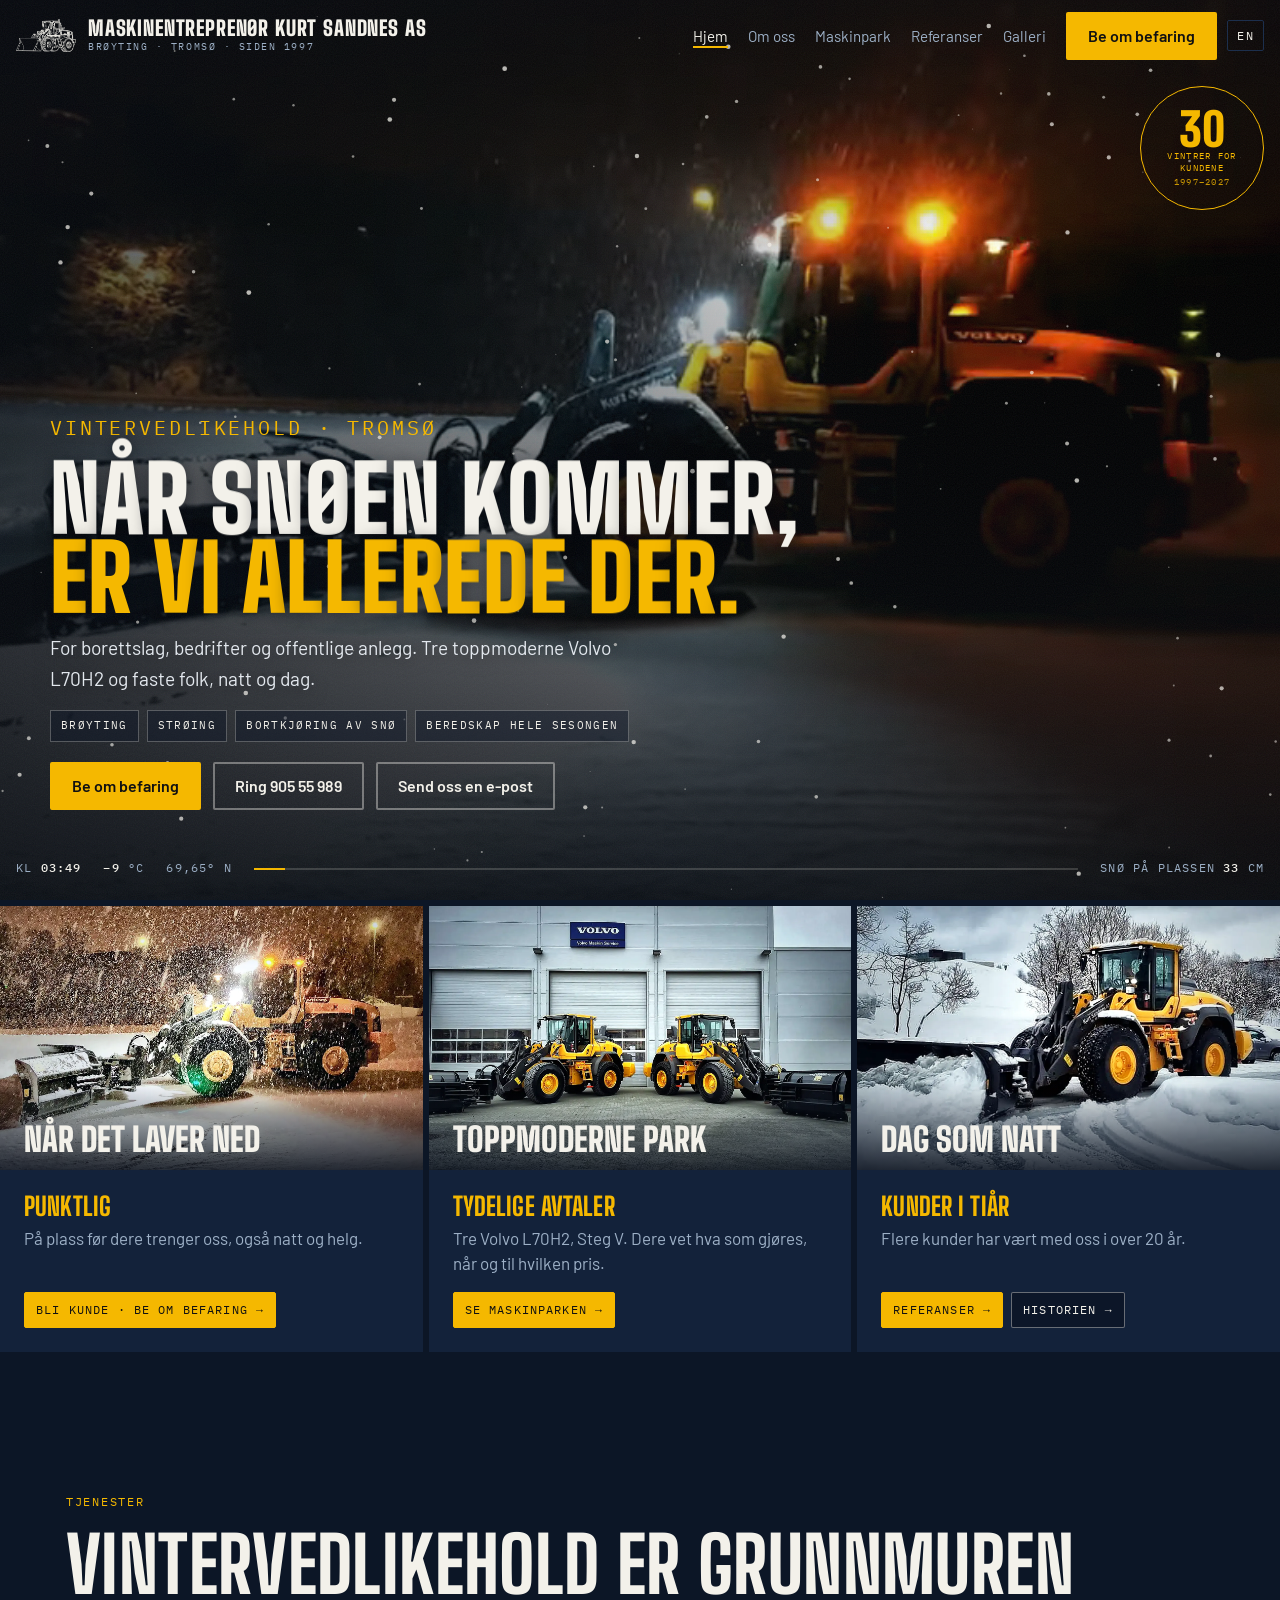
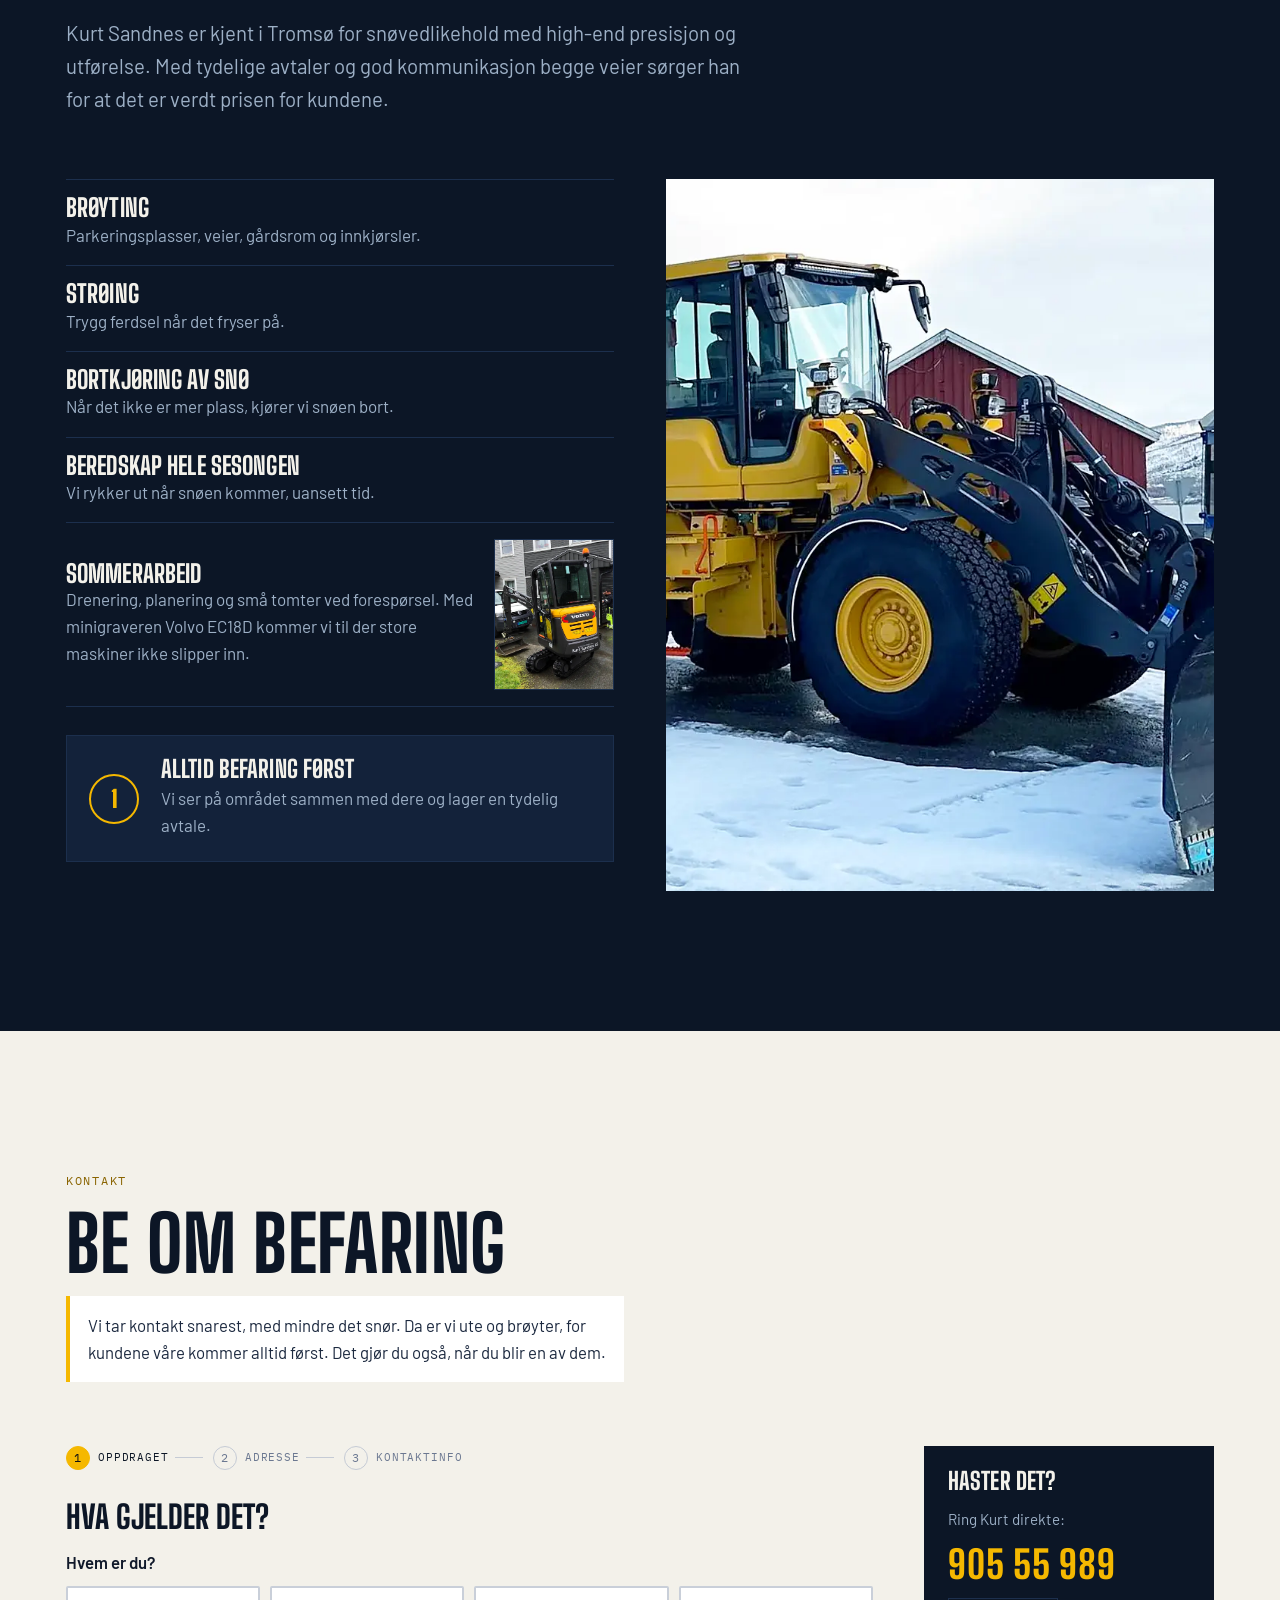
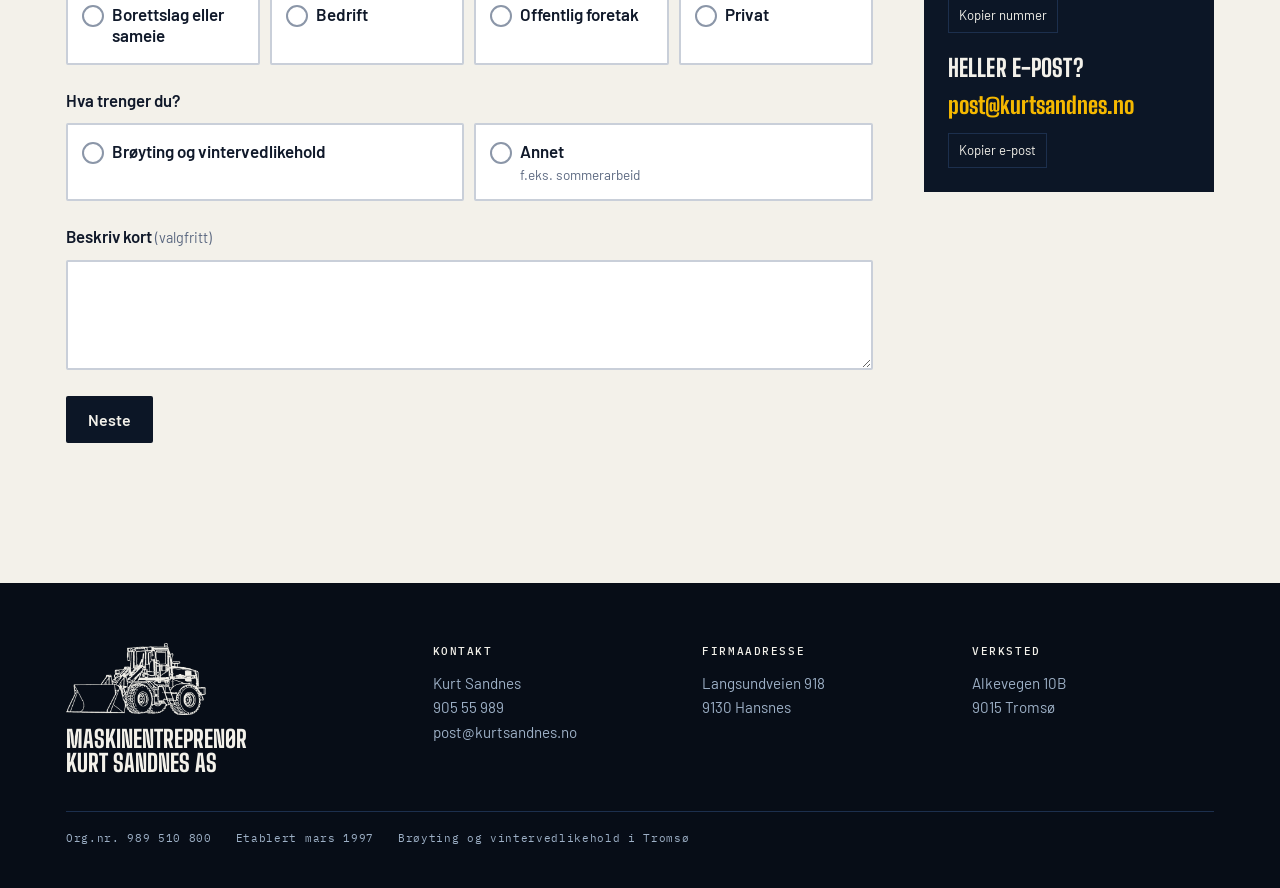
==== commit d40e7515: "Sommerarbeid: bilde av minigraveren Volvo EC18D Co-Authored-By: Claude Opus 5.5 <noreply@anthropic.c" ====
--- a/public/index.html
+++ b/public/index.html
@@ -53,7 +53,7 @@
           <li><h3><span class="no">Strøing</span><span class="en">Gritting</span></h3><p><span class="no">Trygg ferdsel når det fryser på.</span><span class="en">Safe footing when it freezes.</span></p></li>
           <li><h3><span class="no">Bortkjøring av snø</span><span class="en">Snow removal</span></h3><p><span class="no">Når det ikke er mer plass, kjører vi snøen bort.</span><span class="en">When there is no more room, we haul the snow away.</span></p></li>
           <li><h3><span class="no">Beredskap hele sesongen</span><span class="en">On call all season</span></h3><p><span class="no">Vi rykker ut når snøen kommer, uansett tid.</span><span class="en">We turn out when the snow comes, at any hour.</span></p></li>
-          <li><h3><span class="no">Sommerarbeid</span><span class="en">Summer work</span></h3><p><span class="no">Drenering, planering og små tomter ved forespørsel.</span><span class="en">Drainage, levelling and small plots on request.</span></p></li>
+          <li class="summer-li"><div><h3><span class="no">Sommerarbeid</span><span class="en">Summer work</span></h3><p><span class="no">Drenering, planering og små tomter ved forespørsel. Med minigraveren Volvo EC18D kommer vi til der store maskiner ikke slipper inn.</span><span class="en">Drainage, levelling and small plots on request. With our Volvo EC18D mini excavator we reach places big machines cannot.</span></p></div><img src="img/ec18d-sommer.webp" alt="Volvo EC18D minigraver med Kurt Sandnes-logo på et boligtun" data-alt-en="Volvo EC18D mini excavator with the Kurt Sandnes logo in a residential yard" width="680" height="850" loading="lazy"></li>
         </ul>
         <div class="befaring">
           <div class="ico" aria-hidden="true">1</div>
--- a/public/site.css
+++ b/public/site.css
@@ -455,3 +455,7 @@
 .steps li.done{color:#0C1626}
 .steps li.done em{background:#0C1626;border-color:#0C1626;color:#fff}
 @media (max-width:420px){.steps li{font-size:.6rem;letter-spacing:.04em;gap:5px}.steps li+li::before{width:8px}}
+/* sommerarbeid med bilde av minigraveren */
+.svc-list li.summer-li{grid-template-columns:minmax(0,1fr) clamp(96px,22%,150px);gap:16px;align-items:center}
+.summer-li img{width:100%;aspect-ratio:4/5;object-fit:cover;display:block;border:1px solid var(--night-3)}
+.summer-li img{height:auto!important}
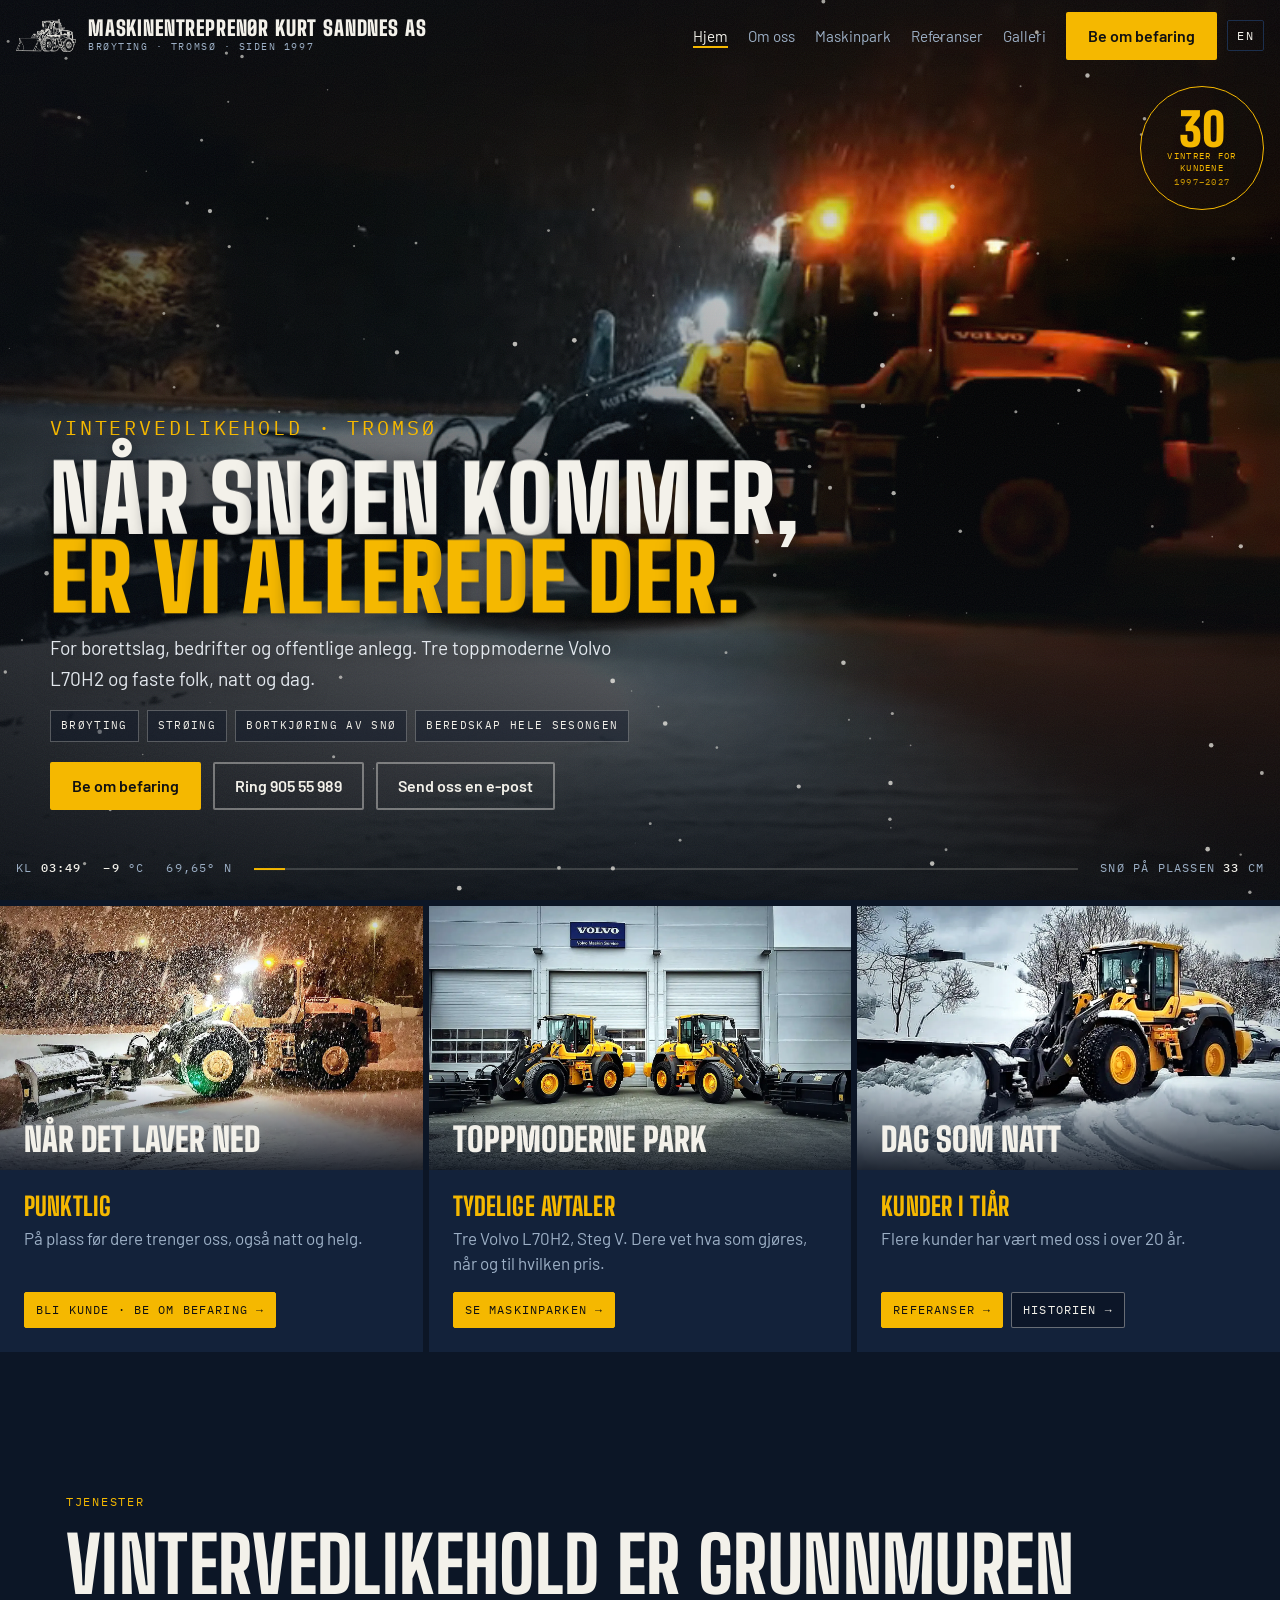
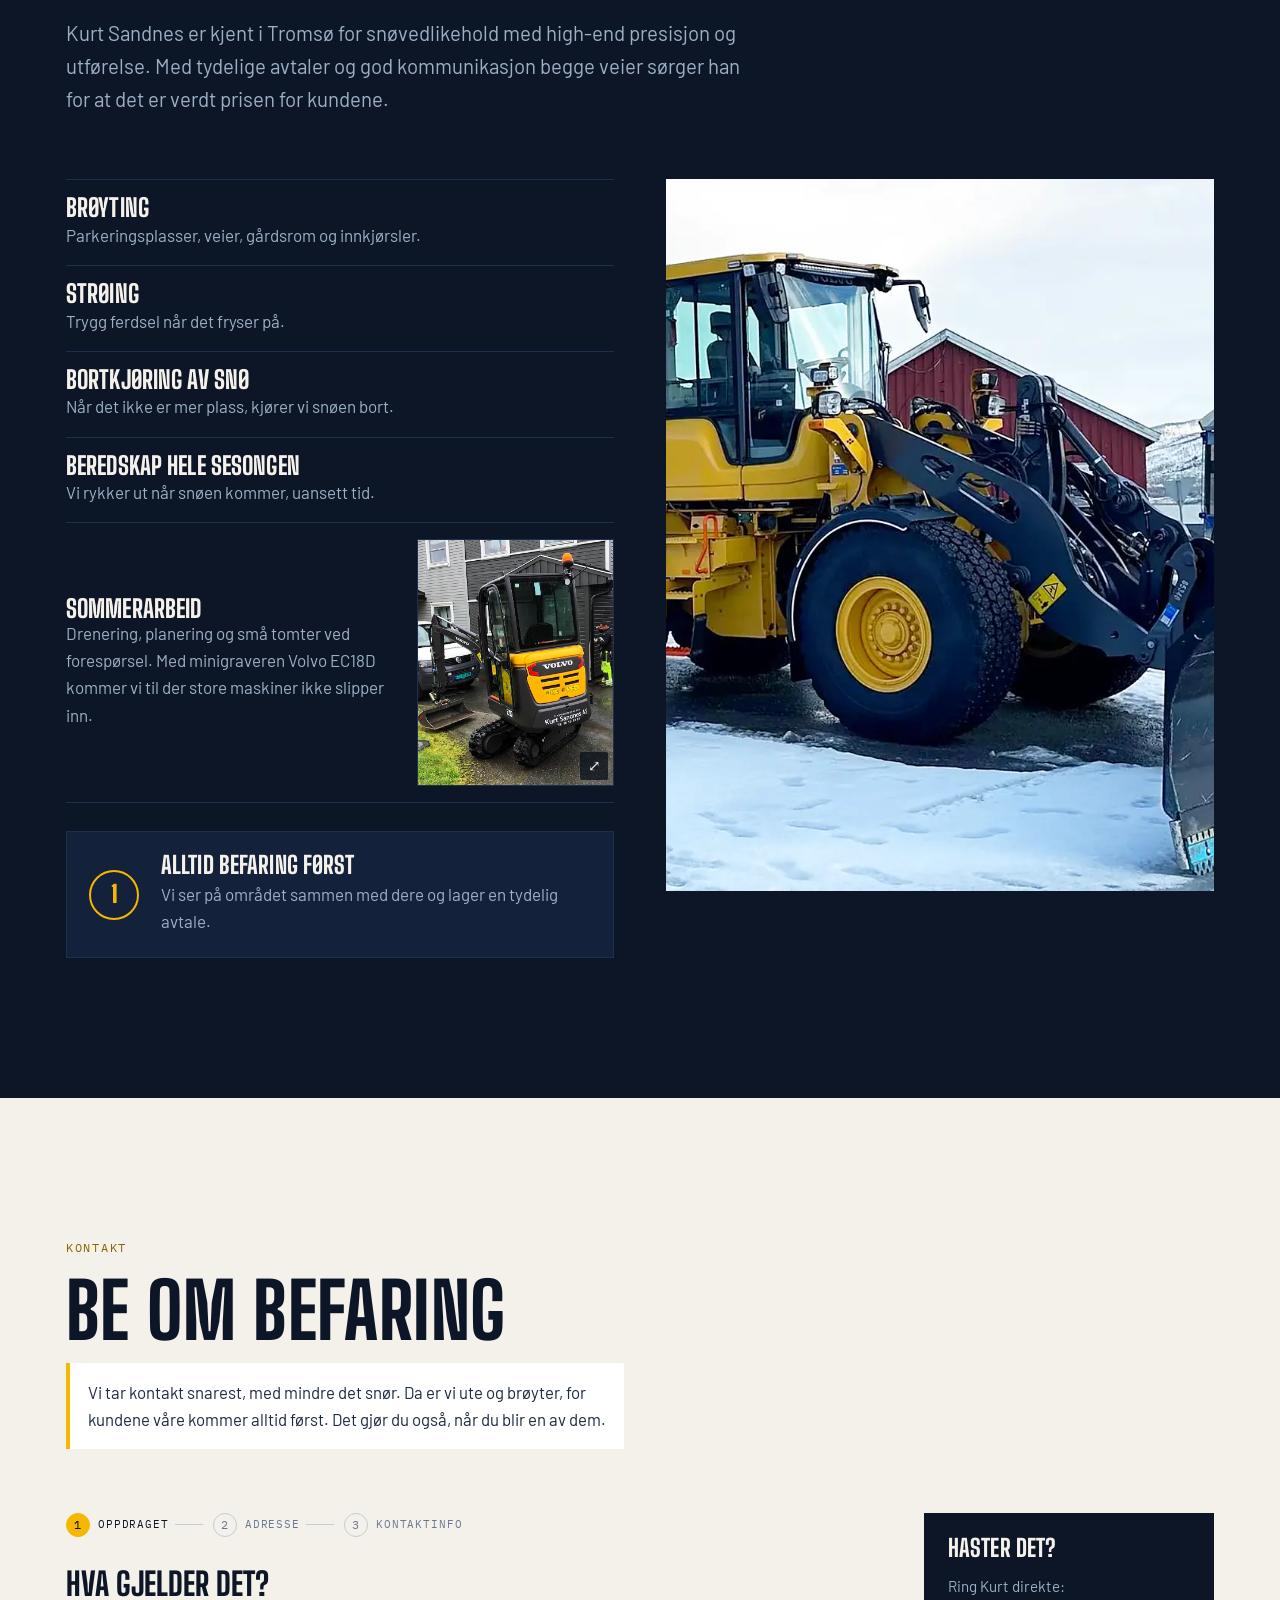
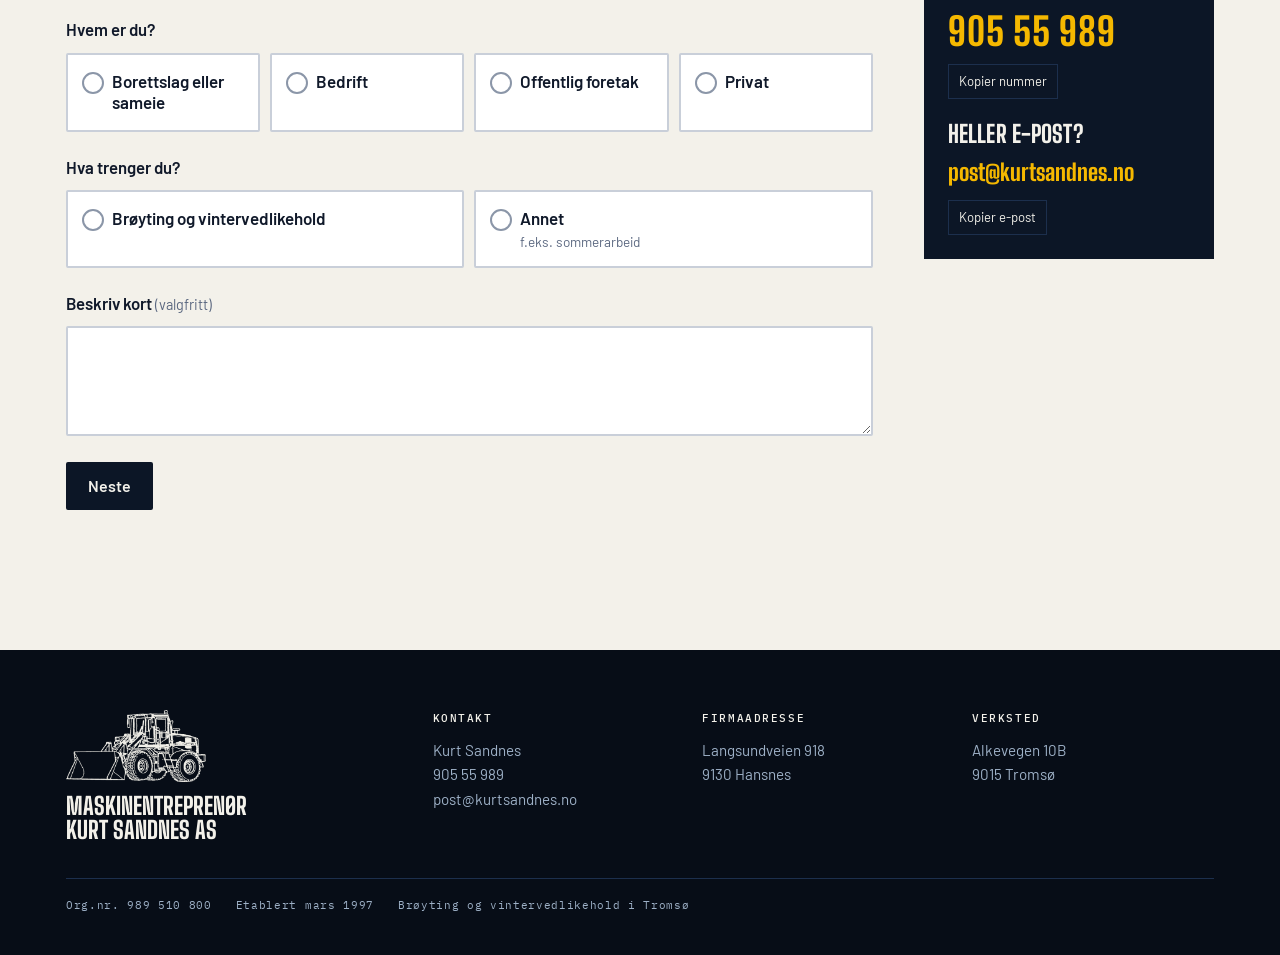
==== commit 2649707d: "Sommerbildet: større, og kan åpnes i full størrelse Co-Authored-By: Claude Opus 5.5 <noreply@anthrop" ====
--- a/public/index.html
+++ b/public/index.html
@@ -53,7 +53,7 @@
           <li><h3><span class="no">Strøing</span><span class="en">Gritting</span></h3><p><span class="no">Trygg ferdsel når det fryser på.</span><span class="en">Safe footing when it freezes.</span></p></li>
           <li><h3><span class="no">Bortkjøring av snø</span><span class="en">Snow removal</span></h3><p><span class="no">Når det ikke er mer plass, kjører vi snøen bort.</span><span class="en">When there is no more room, we haul the snow away.</span></p></li>
           <li><h3><span class="no">Beredskap hele sesongen</span><span class="en">On call all season</span></h3><p><span class="no">Vi rykker ut når snøen kommer, uansett tid.</span><span class="en">We turn out when the snow comes, at any hour.</span></p></li>
-          <li class="summer-li"><div><h3><span class="no">Sommerarbeid</span><span class="en">Summer work</span></h3><p><span class="no">Drenering, planering og små tomter ved forespørsel. Med minigraveren Volvo EC18D kommer vi til der store maskiner ikke slipper inn.</span><span class="en">Drainage, levelling and small plots on request. With our Volvo EC18D mini excavator we reach places big machines cannot.</span></p></div><img src="img/ec18d-sommer.webp" alt="Volvo EC18D minigraver med Kurt Sandnes-logo på et boligtun" data-alt-en="Volvo EC18D mini excavator with the Kurt Sandnes logo in a residential yard" width="680" height="850" loading="lazy"></li>
+          <li class="summer-li"><div><h3><span class="no">Sommerarbeid</span><span class="en">Summer work</span></h3><p><span class="no">Drenering, planering og små tomter ved forespørsel. Med minigraveren Volvo EC18D kommer vi til der store maskiner ikke slipper inn.</span><span class="en">Drainage, levelling and small plots on request. With our Volvo EC18D mini excavator we reach places big machines cannot.</span></p></div><button type="button" class="zoom" data-full="img/ec18d-stor.webp" aria-label="Vis større bilde"><img src="img/ec18d-sommer.webp" alt="Volvo EC18D minigraver med Kurt Sandnes-logo på et boligtun" data-alt-en="Volvo EC18D mini excavator with the Kurt Sandnes logo in a residential yard" width="680" height="850" loading="lazy"><span class="zi" aria-hidden="true">⤢</span></button></li>
         </ul>
         <div class="befaring">
           <div class="ico" aria-hidden="true">1</div>
@@ -150,6 +150,7 @@
     </div>
   </div>
 </section>
+<dialog class="lb" id="lb"><button class="x" type="button"><span class="no">Lukk</span><span class="en">Close</span></button><img alt=""></dialog>
 
 </main>
 <footer>
--- a/public/site.css
+++ b/public/site.css
@@ -459,3 +459,8 @@
 .svc-list li.summer-li{grid-template-columns:minmax(0,1fr) clamp(96px,22%,150px);gap:16px;align-items:center}
 .summer-li img{width:100%;aspect-ratio:4/5;object-fit:cover;display:block;border:1px solid var(--night-3)}
 .summer-li img{height:auto!important}
+.svc-list li.summer-li{grid-template-columns:minmax(0,1fr) clamp(130px,36%,220px)}
+.summer-li .zoom{position:relative;display:block;padding:0;border:0;background:none;cursor:zoom-in}
+.summer-li .zoom img{transition:filter .3s}
+.summer-li .zoom:hover img{filter:brightness(1.1)}
+.summer-li .zi{position:absolute;right:6px;bottom:6px;width:28px;height:28px;display:grid;place-items:center;background:rgba(8,14,26,.75);color:var(--snow);font-size:15px;border-radius:2px}
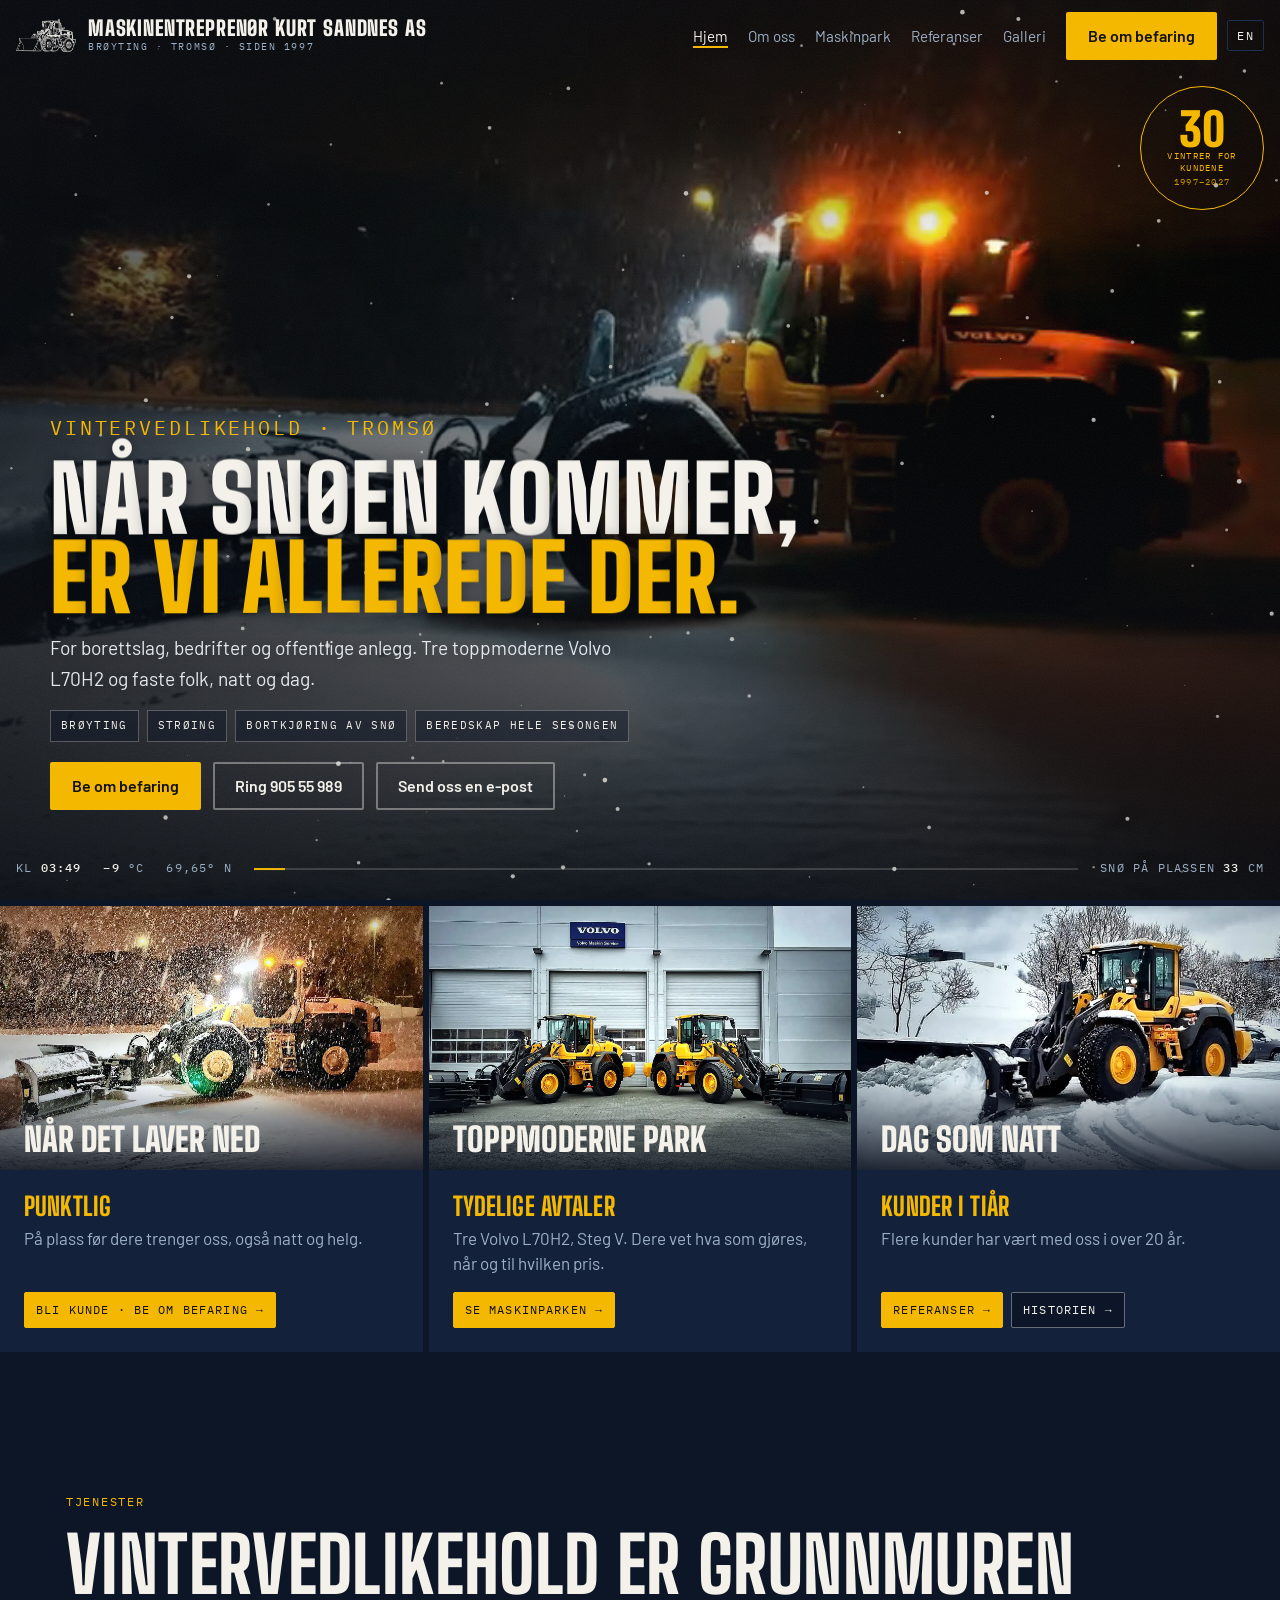
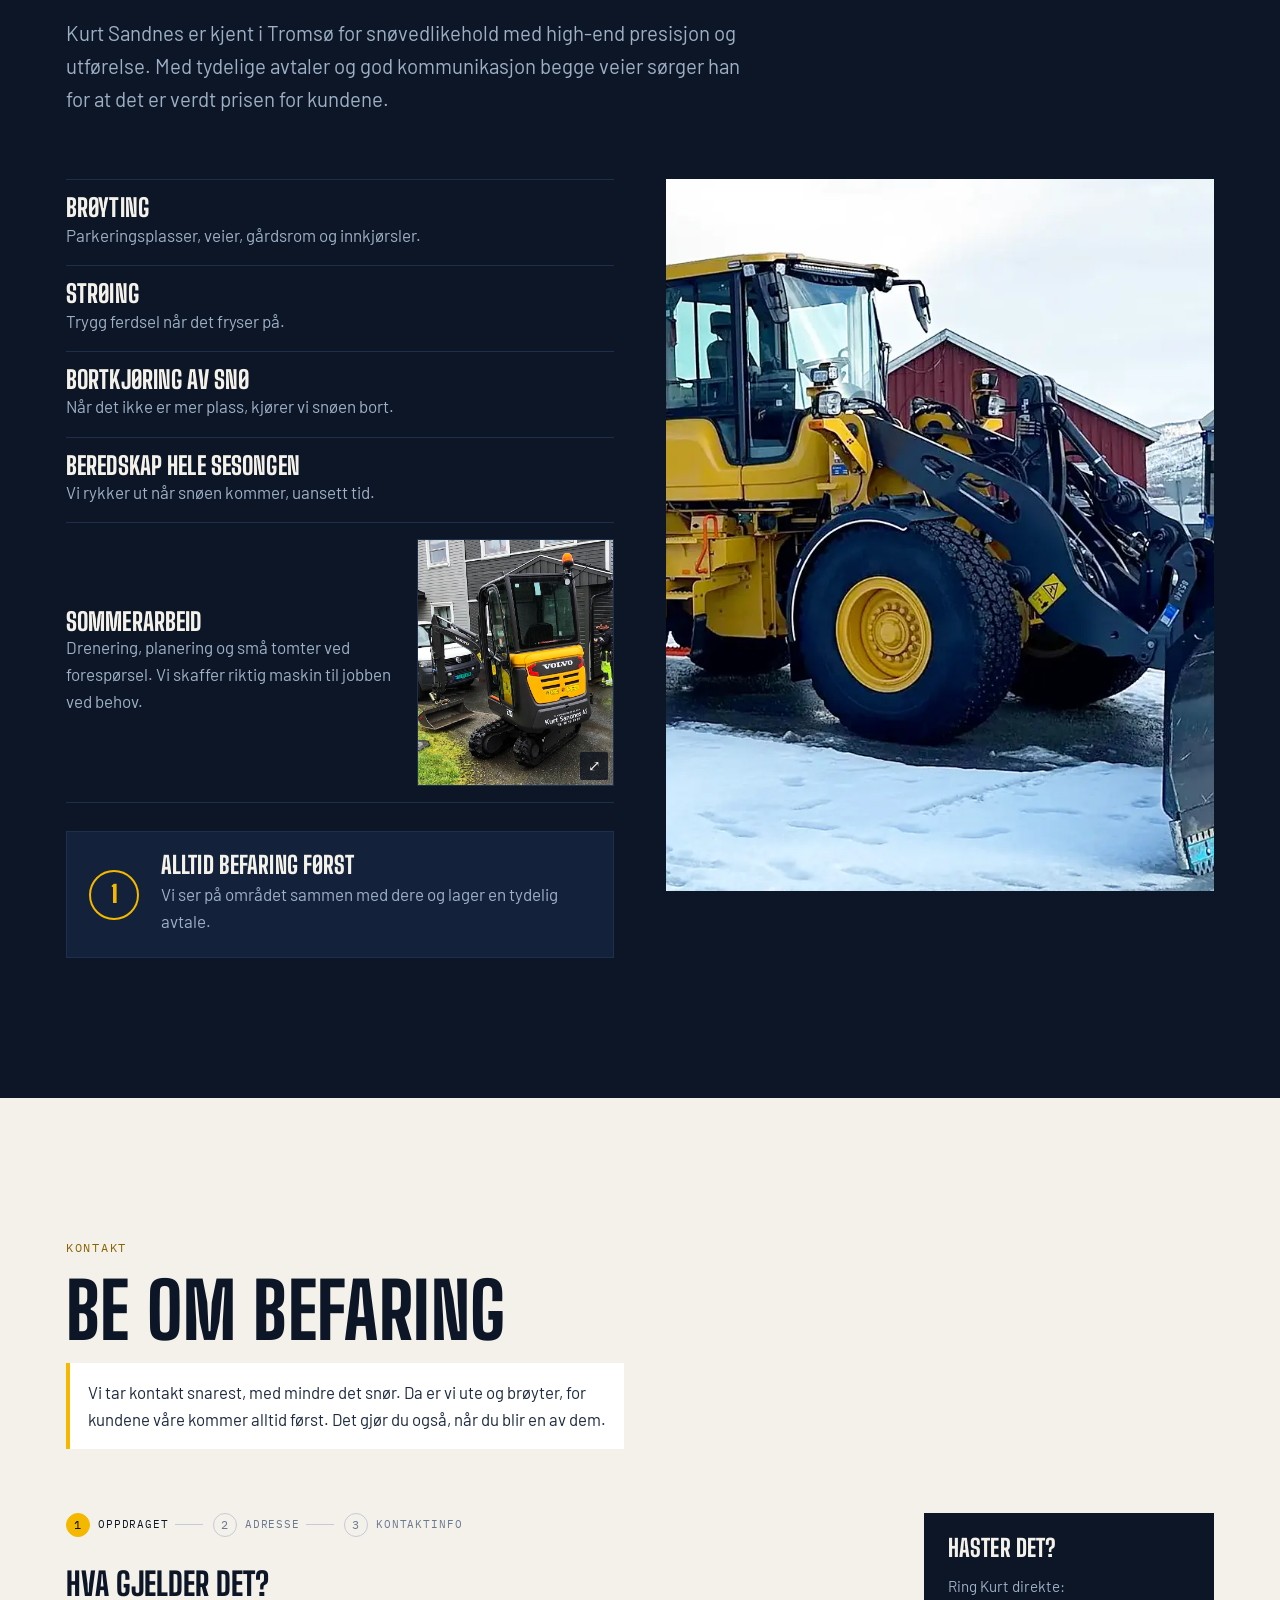
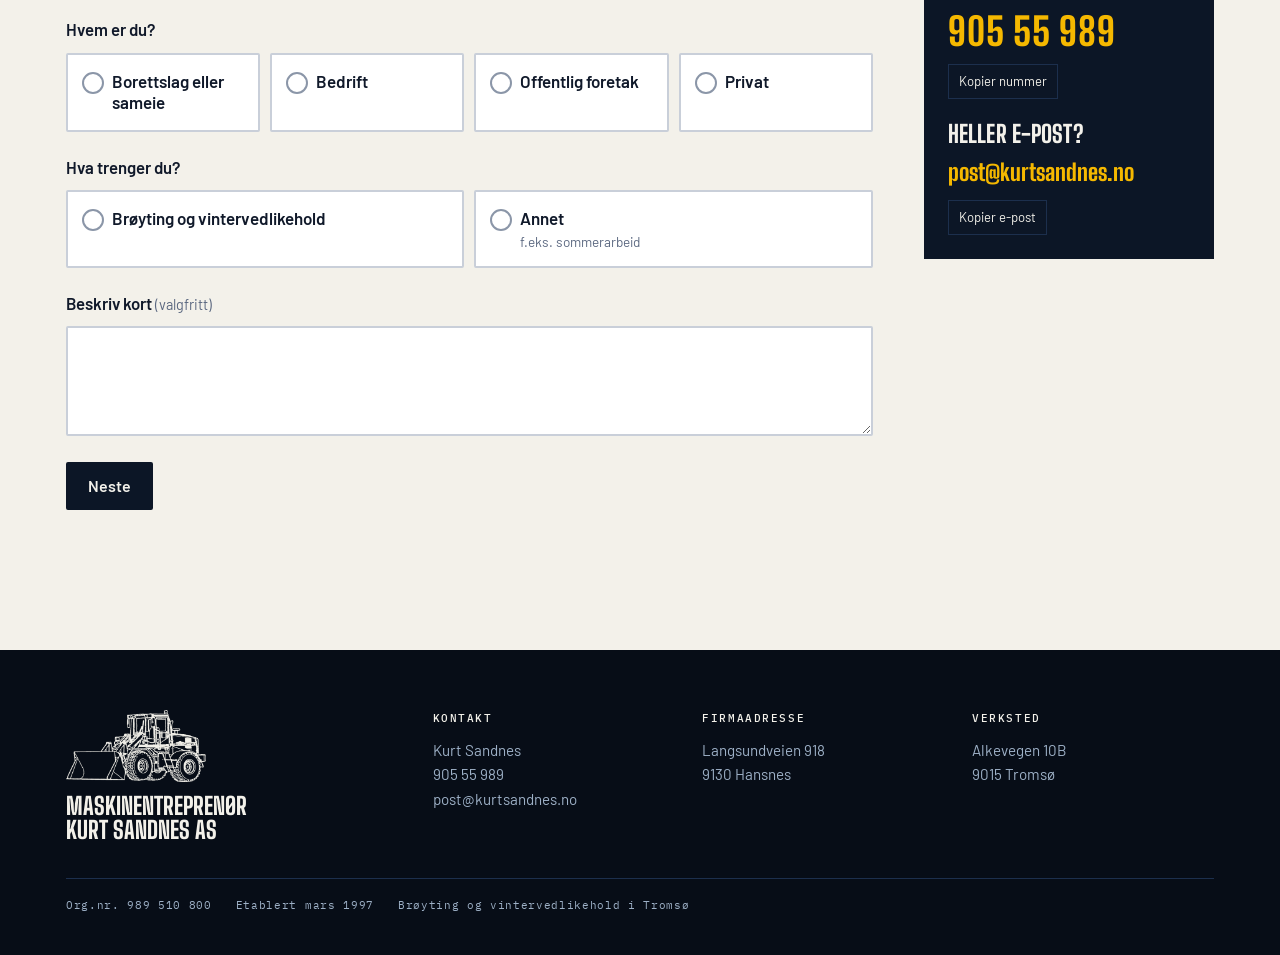
==== commit e18953c7: "Sommerarbeid: generell tekst om maskiner Co-Authored-By: Claude Opus 5.5 <noreply@anthropic.com> Cla" ====
--- a/public/index.html
+++ b/public/index.html
@@ -53,7 +53,7 @@
           <li><h3><span class="no">Strøing</span><span class="en">Gritting</span></h3><p><span class="no">Trygg ferdsel når det fryser på.</span><span class="en">Safe footing when it freezes.</span></p></li>
           <li><h3><span class="no">Bortkjøring av snø</span><span class="en">Snow removal</span></h3><p><span class="no">Når det ikke er mer plass, kjører vi snøen bort.</span><span class="en">When there is no more room, we haul the snow away.</span></p></li>
           <li><h3><span class="no">Beredskap hele sesongen</span><span class="en">On call all season</span></h3><p><span class="no">Vi rykker ut når snøen kommer, uansett tid.</span><span class="en">We turn out when the snow comes, at any hour.</span></p></li>
-          <li class="summer-li"><div><h3><span class="no">Sommerarbeid</span><span class="en">Summer work</span></h3><p><span class="no">Drenering, planering og små tomter ved forespørsel. Med minigraveren Volvo EC18D kommer vi til der store maskiner ikke slipper inn.</span><span class="en">Drainage, levelling and small plots on request. With our Volvo EC18D mini excavator we reach places big machines cannot.</span></p></div><button type="button" class="zoom" data-full="img/ec18d-stor.webp" aria-label="Vis større bilde"><img src="img/ec18d-sommer.webp" alt="Volvo EC18D minigraver med Kurt Sandnes-logo på et boligtun" data-alt-en="Volvo EC18D mini excavator with the Kurt Sandnes logo in a residential yard" width="680" height="850" loading="lazy"><span class="zi" aria-hidden="true">⤢</span></button></li>
+          <li class="summer-li"><div><h3><span class="no">Sommerarbeid</span><span class="en">Summer work</span></h3><p><span class="no">Drenering, planering og små tomter ved forespørsel. Vi skaffer riktig maskin til jobben ved behov.</span><span class="en">Drainage, levelling and small plots on request. We bring in the right machine for the job when needed.</span></p></div><button type="button" class="zoom" data-full="img/ec18d-stor.webp" aria-label="Vis større bilde"><img src="img/ec18d-sommer.webp" alt="Minigraver med Kurt Sandnes-logo på et boligtun" data-alt-en="Mini excavator with the Kurt Sandnes logo in a residential yard" width="680" height="850" loading="lazy"><span class="zi" aria-hidden="true">⤢</span></button></li>
         </ul>
         <div class="befaring">
           <div class="ico" aria-hidden="true">1</div>
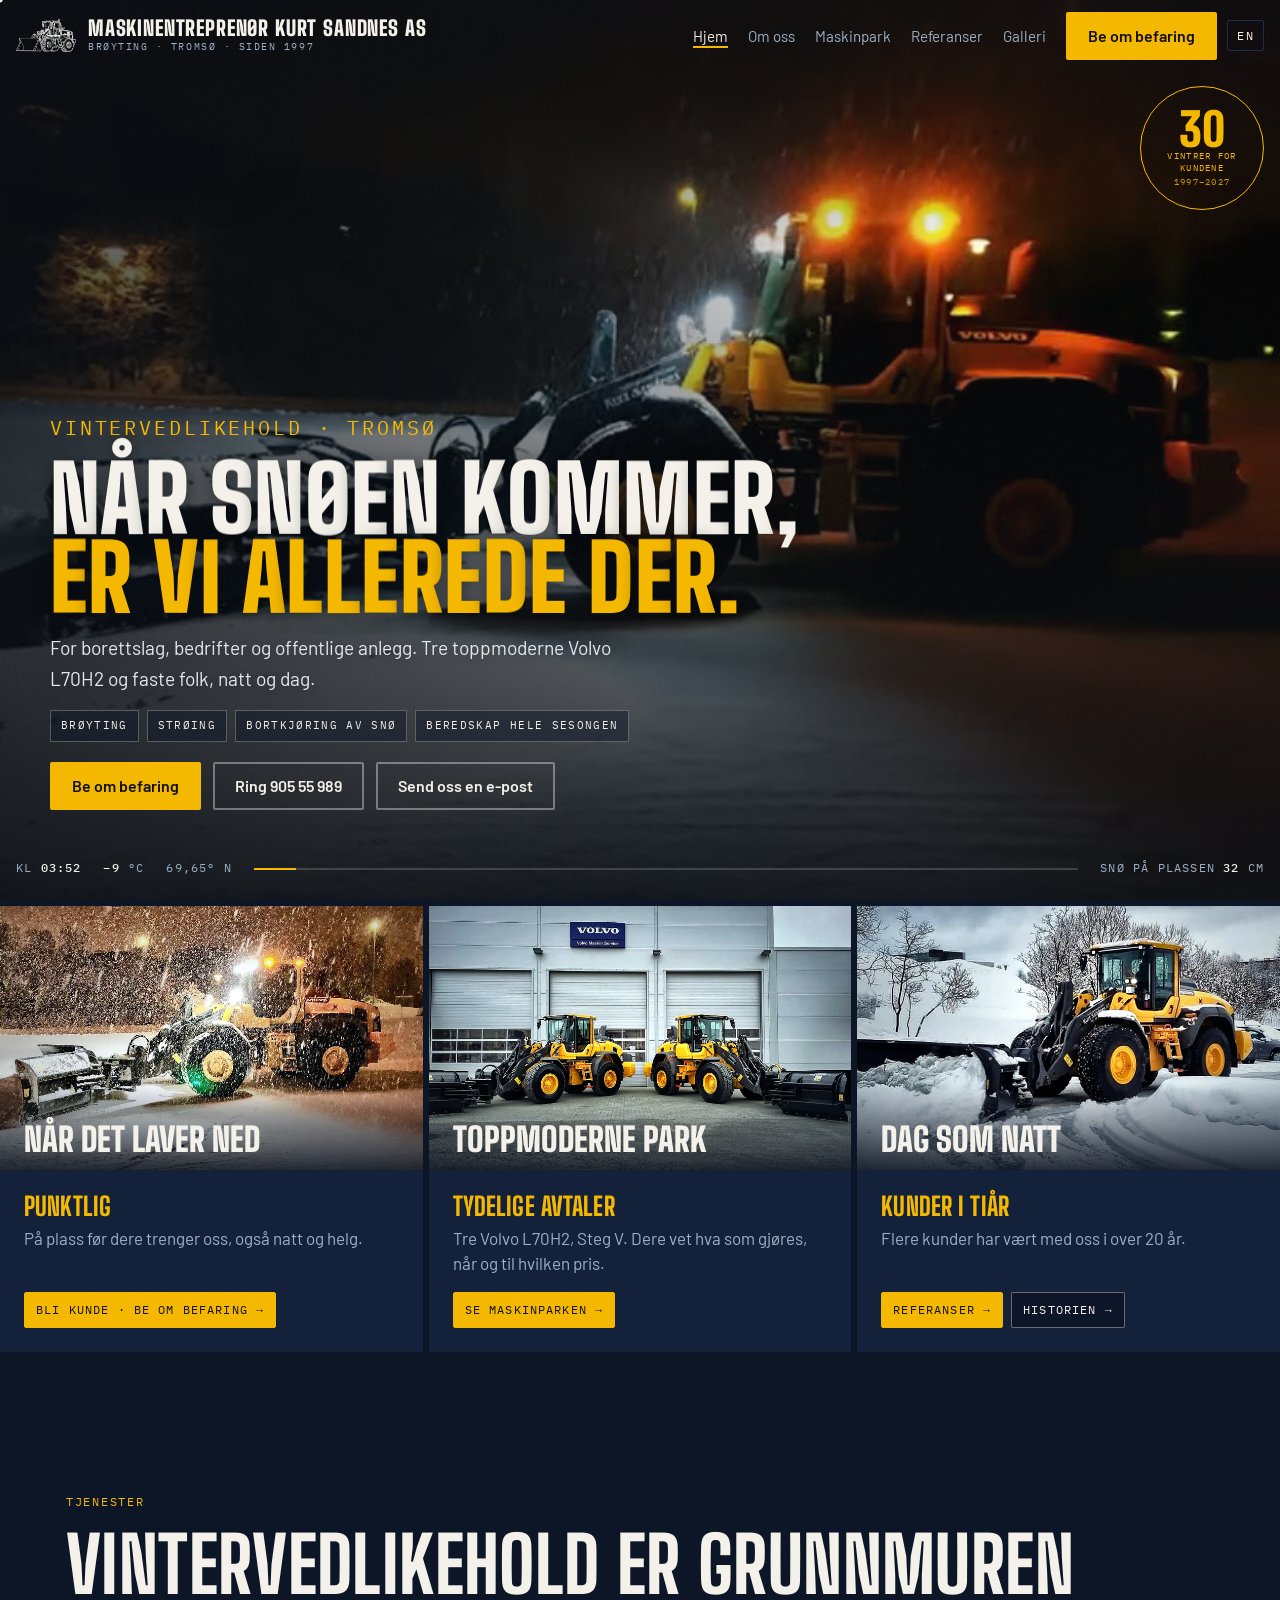
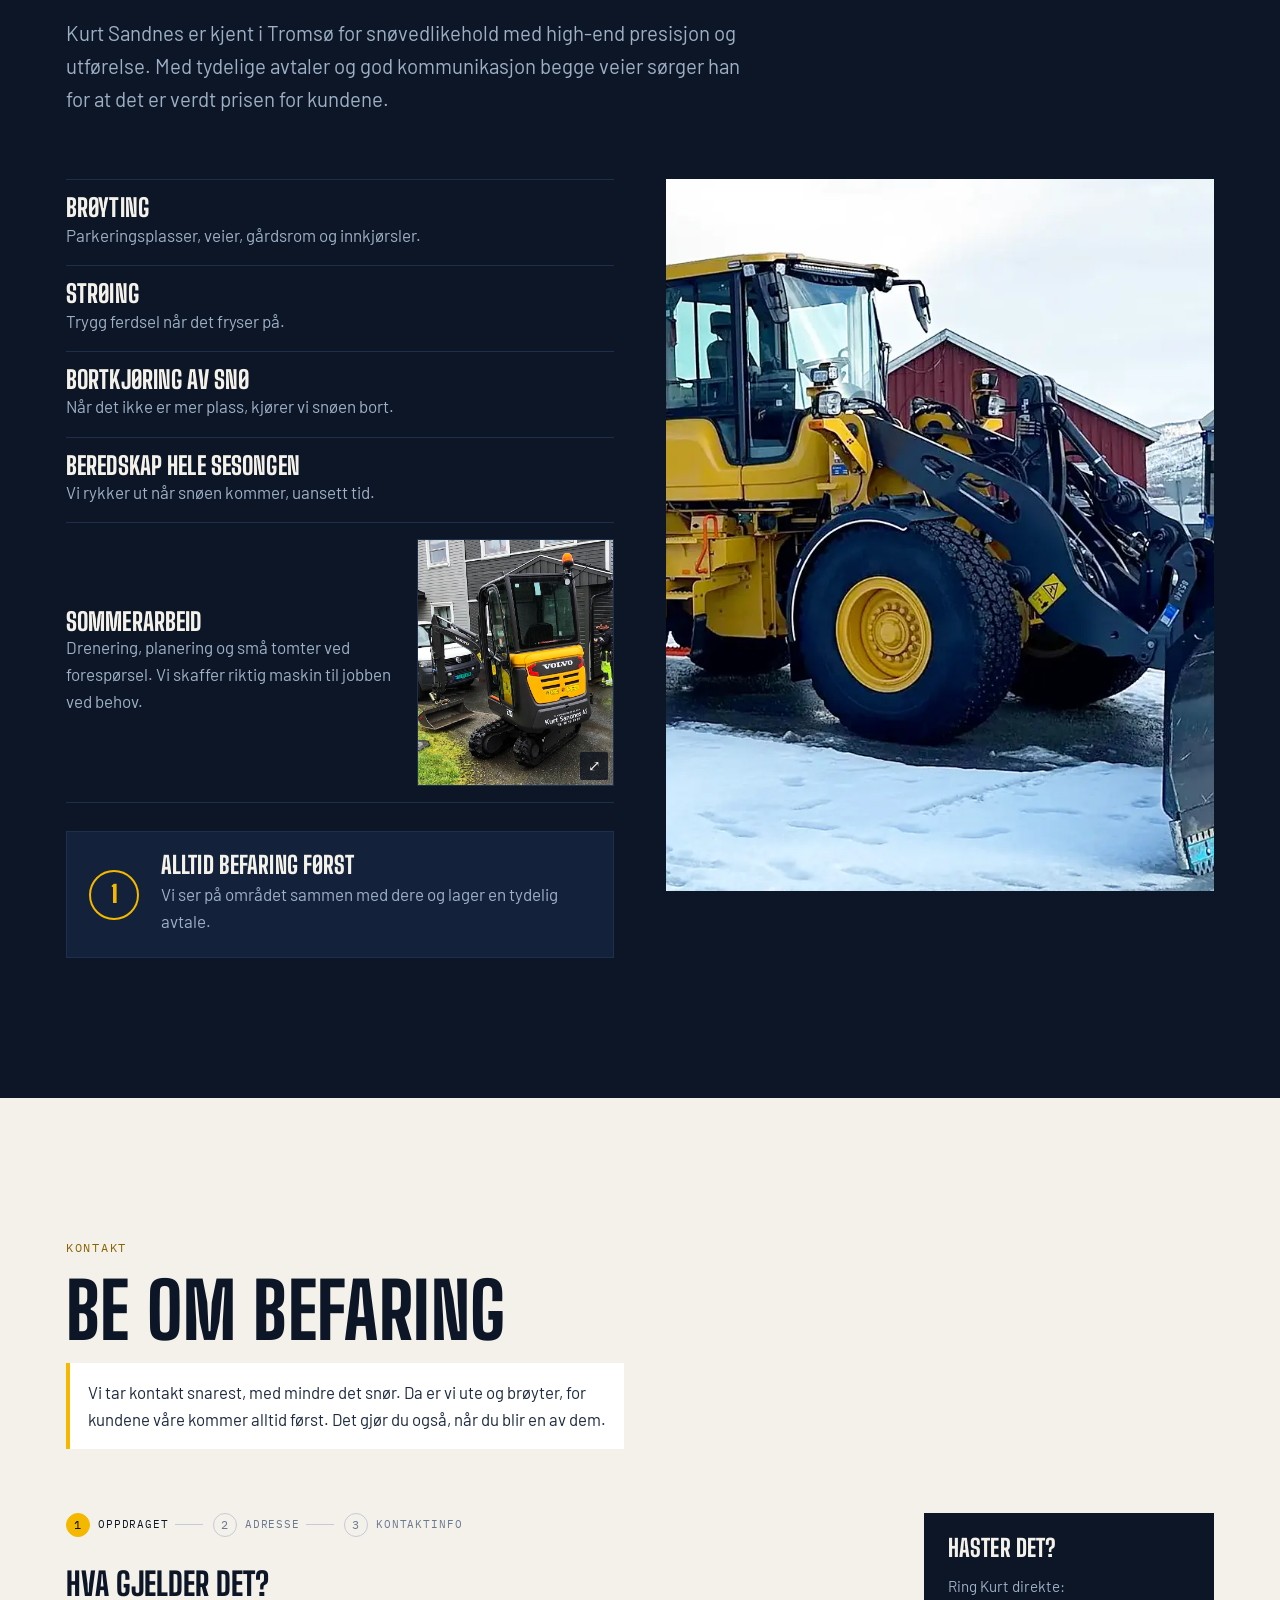
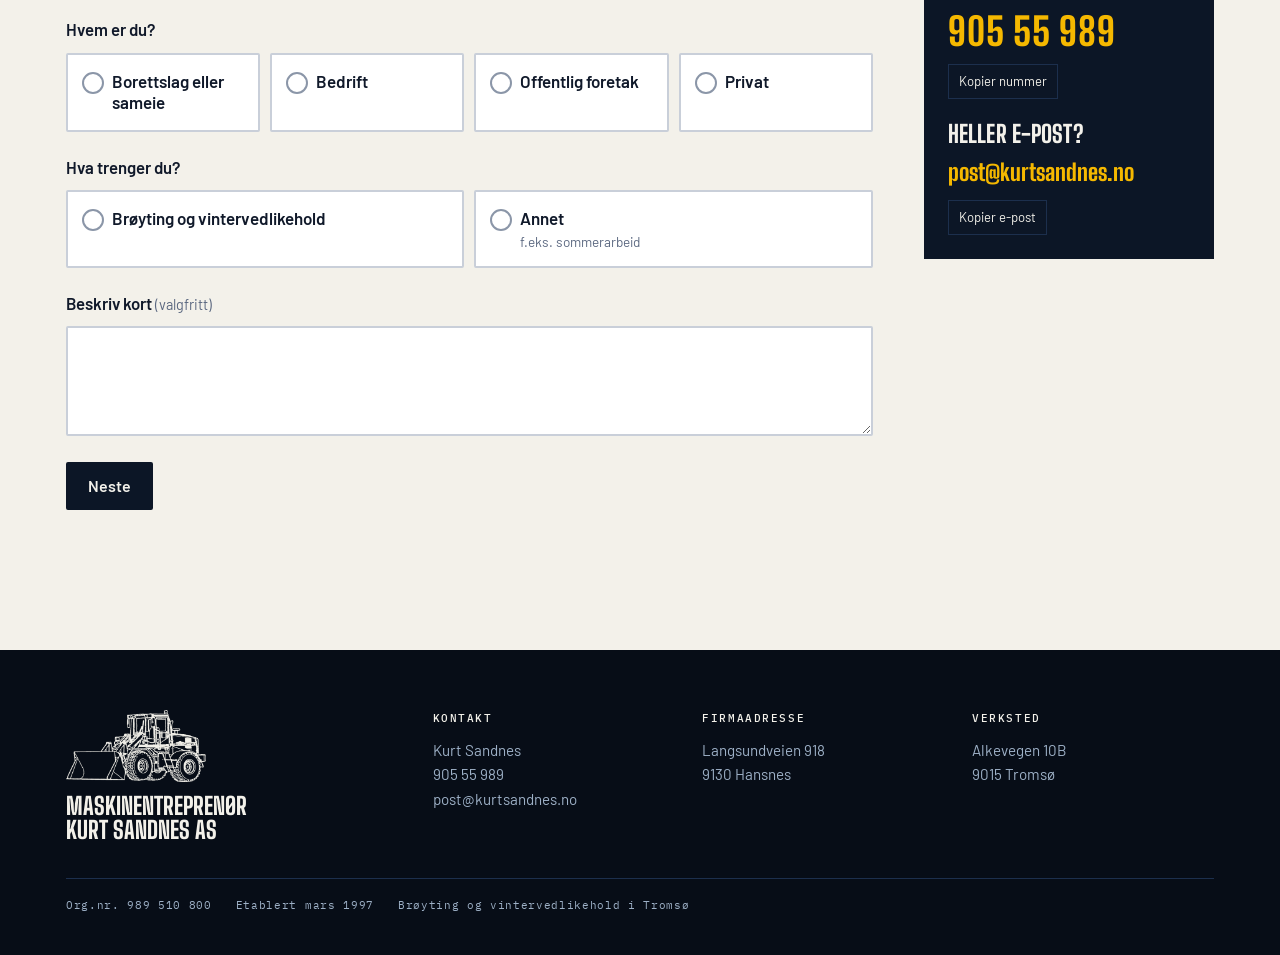
==== commit 9a91089d: "Kvalitetsrunde: SEO-titler, firmadata for Google, sitemap, delingsbilde, hopp-til-innhold og fokusma" ====
--- a/public/index.html
+++ b/public/index.html
@@ -1,4 +1,4 @@
-<!doctype html><html lang="no"><head><meta charset="utf-8"><meta name="viewport" content="width=device-width,initial-scale=1,viewport-fit=cover"><title>Kurt Sandnes AS</title><meta name="description" content="Maskinentreprenør Kurt Sandnes AS. Brøyting og vintervedlikehold for borettslag, bedrifter og offentlige foretak i Tromsø siden 1997."><meta name="claude:viewport-fit-sides" content="cover"><meta name="theme-color" content="#0C1626"><meta property="og:title" content="Kurt Sandnes AS"><meta property="og:description" content="Maskinentreprenør Kurt Sandnes AS. Brøyting og vintervedlikehold for borettslag, bedrifter og offentlige foretak i Tromsø siden 1997."><meta property="og:image" content="img/film-5.webp"><link rel="icon" href="img/favicon.png"><link rel="preload" href="fonts/big-shoulders-display-latin-900-normal.woff2" as="font" type="font/woff2" crossorigin><link rel="stylesheet" href="site.css"></head><body class="home"><header class="top">
+<!doctype html><html lang="no"><head><meta charset="utf-8"><meta name="viewport" content="width=device-width,initial-scale=1,viewport-fit=cover"><title>Brøyting i Tromsø · Maskinentreprenør Kurt Sandnes AS</title><meta name="description" content="Maskinentreprenør Kurt Sandnes AS. Brøyting og vintervedlikehold for borettslag, bedrifter og offentlige foretak i Tromsø siden 1997."><meta name="claude:viewport-fit-sides" content="cover"><meta name="theme-color" content="#0C1626"><meta property="og:title" content="Brøyting i Tromsø · Maskinentreprenør Kurt Sandnes AS"><meta property="og:description" content="Maskinentreprenør Kurt Sandnes AS. Brøyting og vintervedlikehold for borettslag, bedrifter og offentlige foretak i Tromsø siden 1997."><meta property="og:image" content="img/og.jpg"><meta property="og:type" content="website"><meta property="og:locale" content="nb_NO"><meta name="twitter:card" content="summary_large_image"><link rel="icon" href="img/favicon.png"><link rel="preload" href="fonts/big-shoulders-display-latin-900-normal.woff2" as="font" type="font/woff2" crossorigin><link rel="stylesheet" href="site.css"></head><body class="home"><a class="skip" href="#main"><span class="no">Hopp til innhold</span><span class="en">Skip to content</span></a><header class="top">
   <a class="brand" href="index.html" aria-label="Kurt Sandnes AS">
     <img src="img/logo-maskin.png" alt="" width="60" height="31">
     <span><b><i>Maskinentreprenør</i> Kurt Sandnes AS</b><small><span class="no">Brøyting · Tromsø · siden 1997</span><span class="en">Snow clearing · Tromsø · since 1997</span></small></span>
@@ -8,7 +8,8 @@
     <button class="lang" type="button">EN</button>
   </div>
 </header>
-<main>
+<main id="main">
+<script type="application/ld+json">{"@context":"https://schema.org","@type":"LocalBusiness","name":"Maskinentreprenør Kurt Sandnes AS","description":"Brøyting, strøing og bortkjøring av snø for borettslag, bedrifter og offentlige bygg i Tromsø siden 1997.","telephone":"+4790555989","email":"post@kurtsandnes.no","foundingDate":"1997-03","taxID":"989510800","address":{"@type":"PostalAddress","streetAddress":"Langsundveien 918","postalCode":"9130","addressLocality":"Hansnes","addressCountry":"NO"},"areaServed":{"@type":"City","name":"Tromsø"},"image":"img/hs-volvo_hjullastere.webp","logo":"img/logo-maskin.png"}</script>
 <section class="film" id="film" aria-label="Forside">
   <video id="reel" poster="img/film-1.webp" autoplay muted loop playsinline preload="auto" aria-hidden="true"><source src="img/reel.mp4" type="video/mp4"><source src="img/reel.webm" type="video/webm"></video>
   <div class="shade" aria-hidden="true"></div>
--- a/public/site.css
+++ b/public/site.css
@@ -464,3 +464,9 @@
 .summer-li .zoom img{transition:filter .3s}
 .summer-li .zoom:hover img{filter:brightness(1.1)}
 .summer-li .zi{position:absolute;right:6px;bottom:6px;width:28px;height:28px;display:grid;place-items:center;background:rgba(8,14,26,.75);color:var(--snow);font-size:15px;border-radius:2px}
+/* kvalitetsrunde */
+.skip{position:fixed;left:12px;top:-60px;z-index:100;background:var(--beacon);color:#111;padding:10px 14px;font-weight:600;text-decoration:none;border-radius:2px;transition:top .2s}
+.skip:focus{top:calc(10px + env(safe-area-inset-top,0px))}
+:focus-visible{outline:2px solid var(--beacon);outline-offset:3px}
+.two .sec-head h2{font-size:clamp(2.2rem,4.2vw,4rem);overflow-wrap:anywhere}
+h1,h2{overflow-wrap:break-word;hyphens:manual}
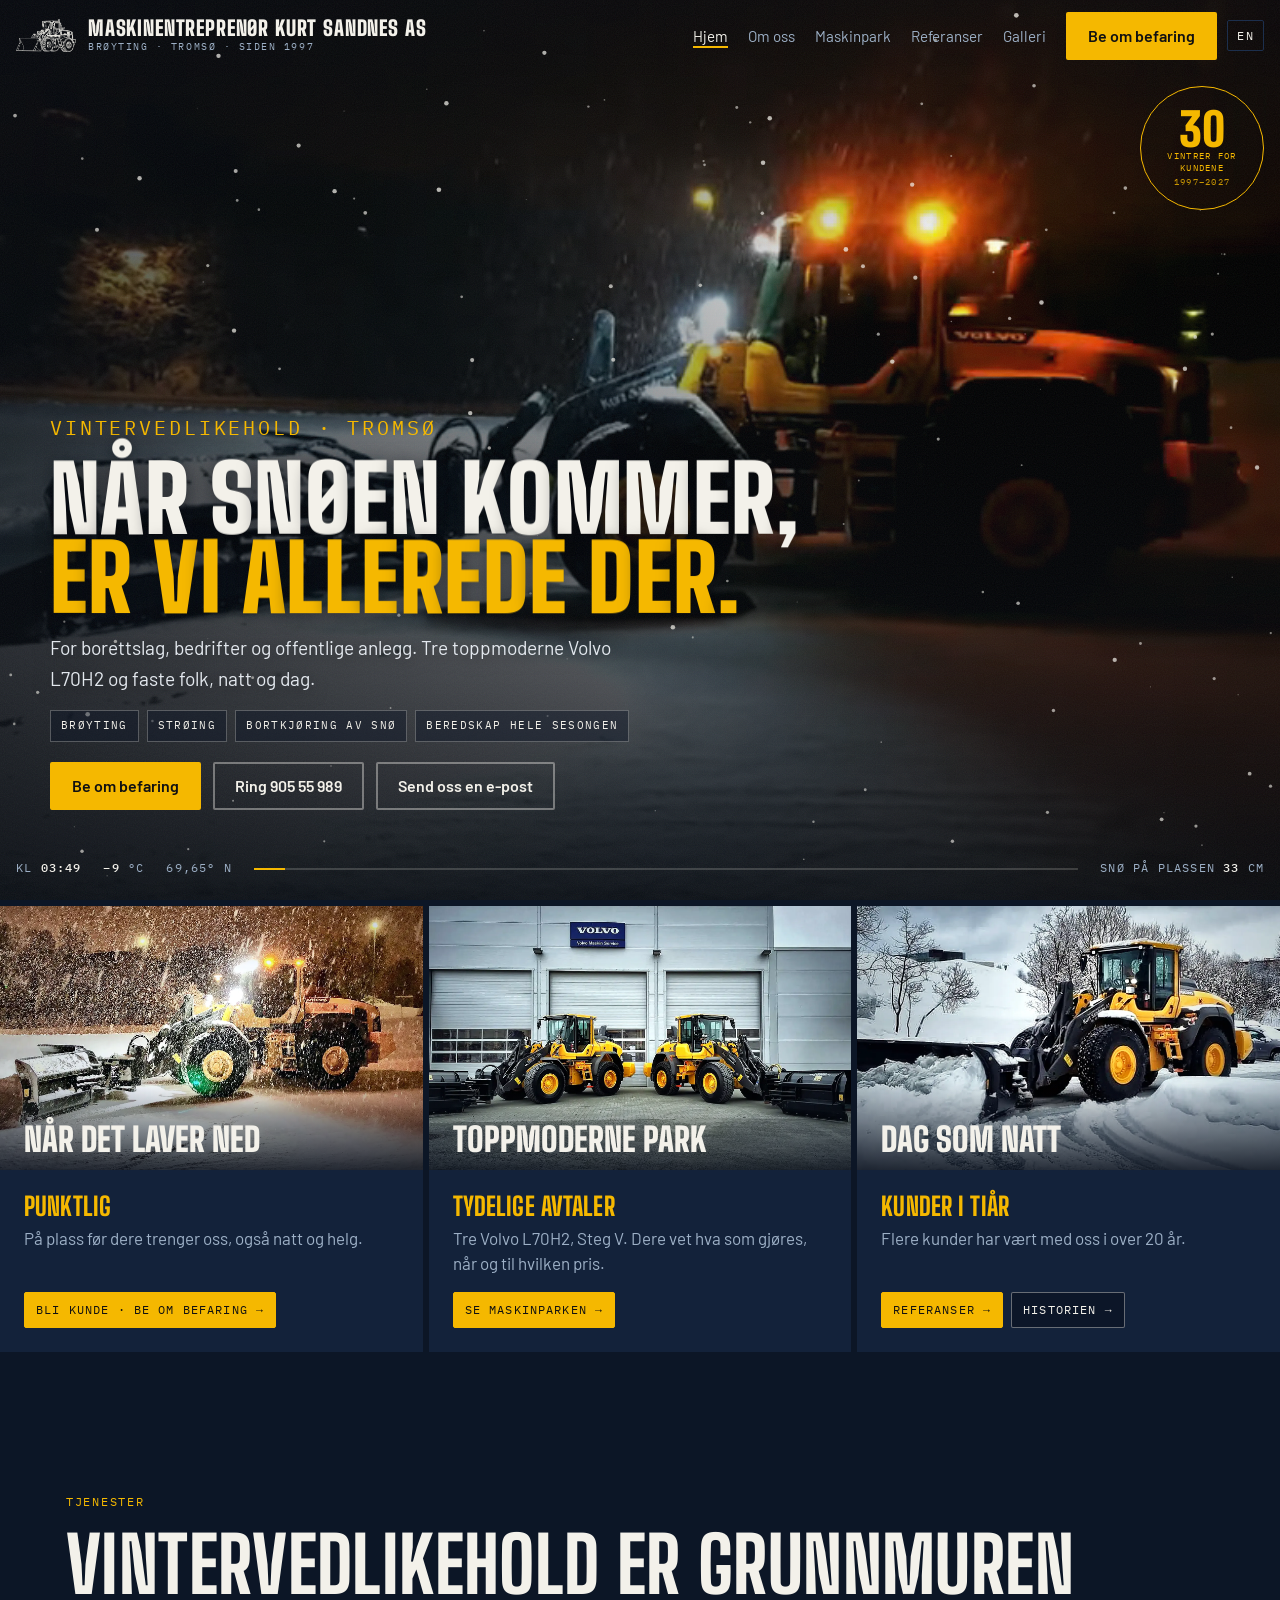
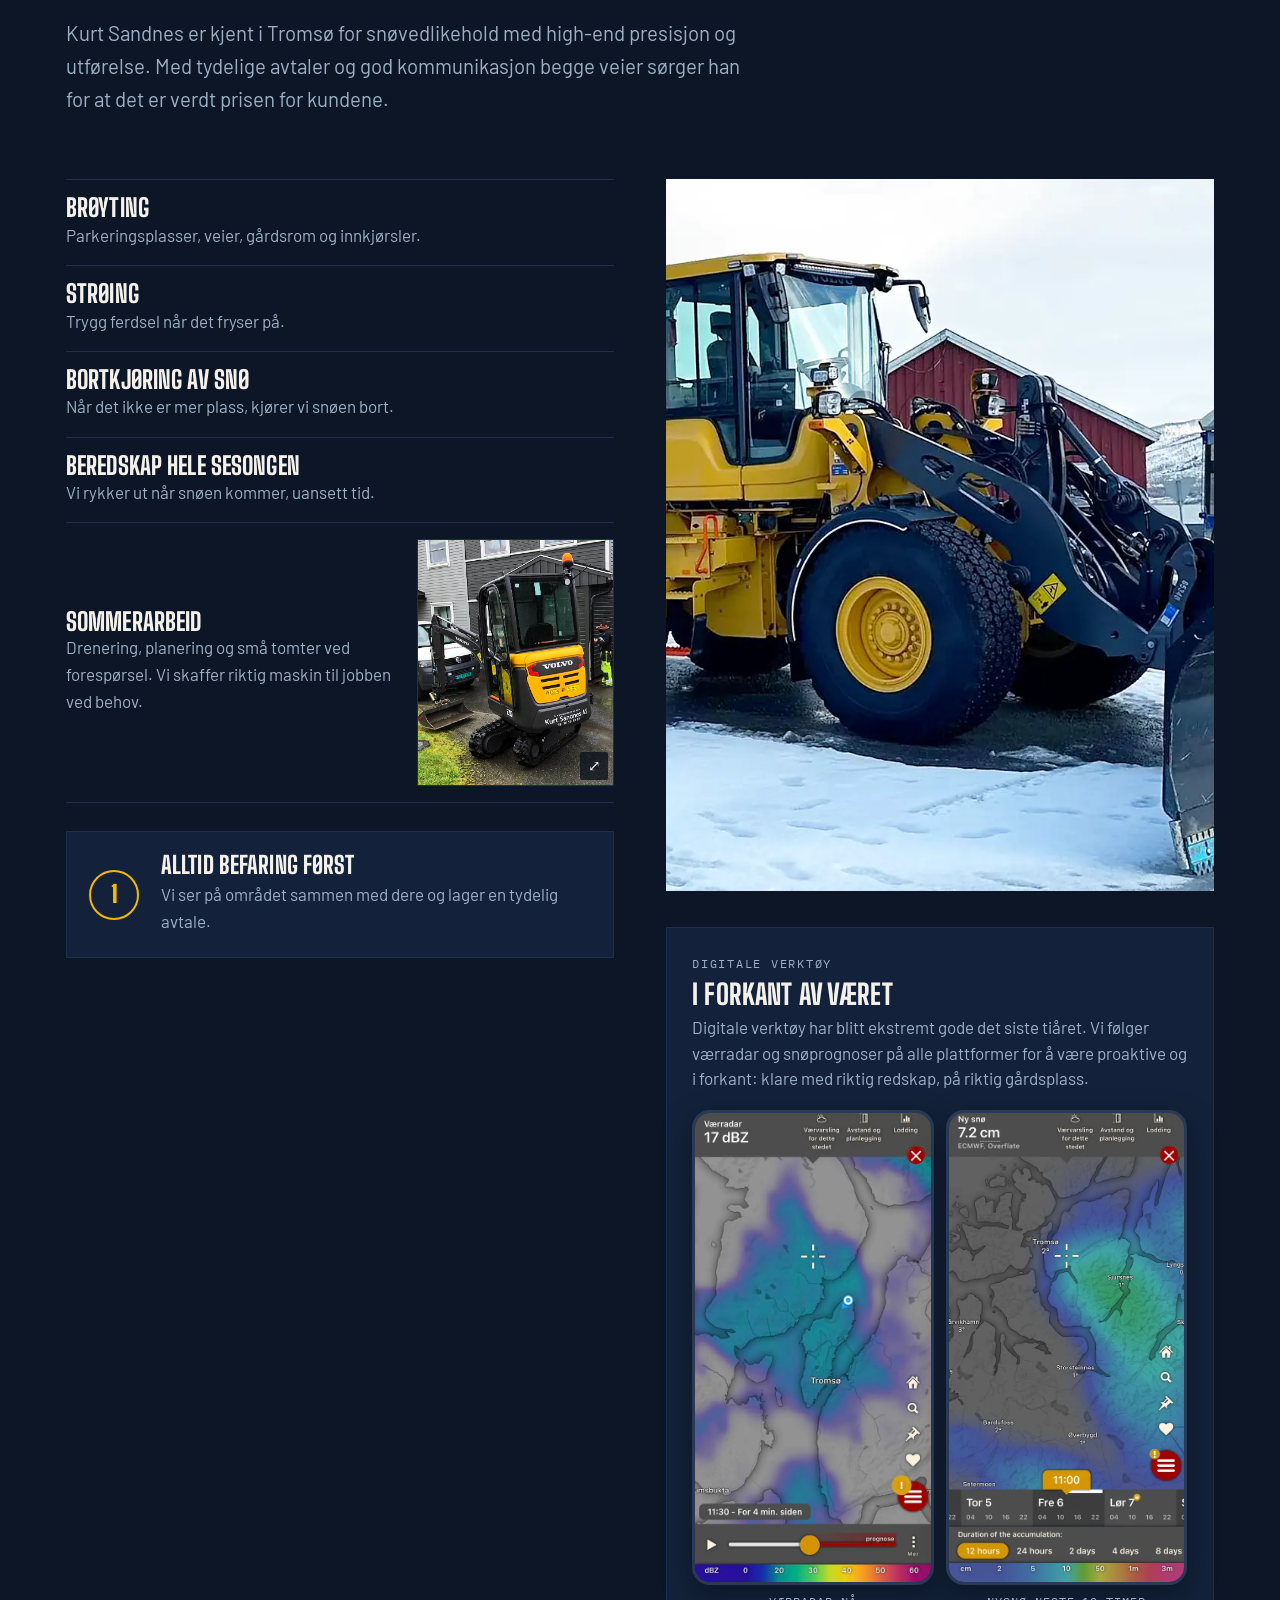
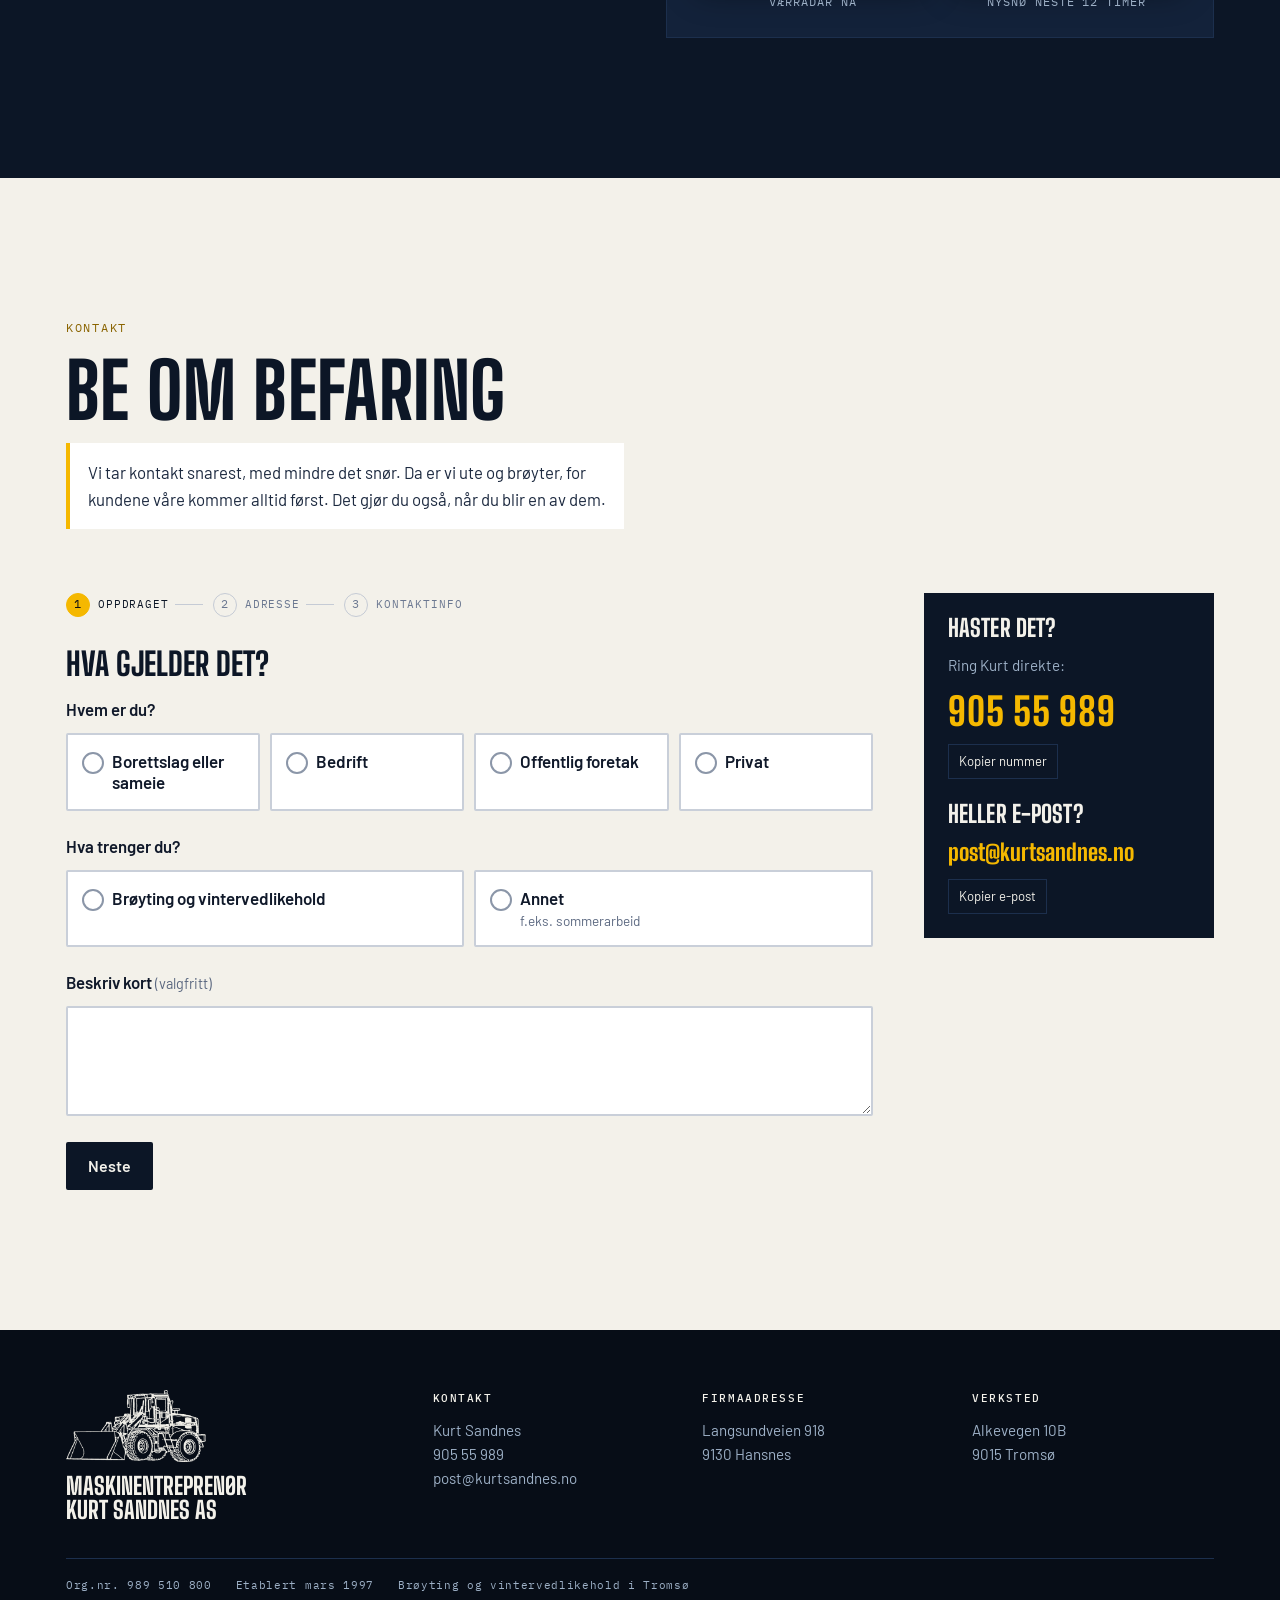
==== commit cd72abe8: "Forsiden: digitale verktøy, værradar og snøprognoser Co-Authored-By: Claude Opus 5.5 <noreply@anthro" ====
--- a/public/index.html
+++ b/public/index.html
@@ -61,7 +61,16 @@
           <div><h3><span class="no">Alltid befaring først</span><span class="en">Always a site visit first</span></h3><p><span class="no">Vi ser på området sammen med dere og lager en tydelig avtale.</span><span class="en">We walk the site with you and make a clear agreement.</span></p></div>
         </div>
       </div>
-      <figure class="svc-photo"><img src="img/m-l70h-plog.webp" alt="Volvo L70H2 med plog på en snødekt plass" data-alt-en="Volvo L70H2 with plough on a snowy yard" loading="lazy"><figcaption>Volvo L70H2 · Tromsø</figcaption></figure>
+      <div class="svc-side"><figure class="svc-photo"><img src="img/m-l70h-plog.webp" alt="Volvo L70H2 med plog på en snødekt plass" data-alt-en="Volvo L70H2 with plough on a snowy yard" loading="lazy"><figcaption>Volvo L70H2 · Tromsø</figcaption></figure>
+      <div class="digital">
+        <p class="eyebrow"><span class="no">Digitale verktøy</span><span class="en">Digital tools</span></p>
+        <h3><span class="no">I forkant av været</span><span class="en">Ahead of the weather</span></h3>
+        <p><span class="no">Digitale verktøy har blitt ekstremt gode det siste tiåret. Vi følger værradar og snøprognoser på alle plattformer for å være proaktive og i forkant: klare med riktig redskap, på riktig gårdsplass.</span><span class="en">Digital tools have become extremely good over the last decade. We follow weather radar and snow forecasts on every platform so we can stay proactive and ahead: ready with the right equipment, at the right yard.</span></p>
+        <div class="phones">
+          <figure><img src="img/app-radar.webp" alt="Værradar over Tromsø på mobilen" data-alt-en="Weather radar over Tromsø on a phone" width="560" height="1101" loading="lazy"><figcaption><span class="no">Værradar nå</span><span class="en">Radar now</span></figcaption></figure>
+          <figure><img src="img/app-nysno.webp" alt="Prognose for nysnø rundt Tromsø på mobilen" data-alt-en="New snow forecast around Tromsø on a phone" width="560" height="1138" loading="lazy"><figcaption><span class="no">Nysnø neste 12 timer</span><span class="en">New snow, next 12 hours</span></figcaption></figure>
+        </div>
+      </div></div>
     </div>
   </div>
 </section>
--- a/public/site.css
+++ b/public/site.css
@@ -470,3 +470,13 @@
 :focus-visible{outline:2px solid var(--beacon);outline-offset:3px}
 .two .sec-head h2{font-size:clamp(2.2rem,4.2vw,4rem);overflow-wrap:anywhere}
 h1,h2{overflow-wrap:break-word;hyphens:manual}
+/* digitale verktøy */
+.svc-side{display:grid;gap:clamp(24px,3vw,36px);align-content:start;min-width:0}
+.digital{display:grid;gap:8px;padding:clamp(18px,2vw,26px);background:var(--night-2);border:1px solid var(--night-3)}
+.digital .eyebrow{margin:0}
+.digital h3{font-size:clamp(1.6rem,2.2vw,2rem)}
+.digital p{color:var(--frost);line-height:1.5}
+.phones{display:grid;grid-template-columns:1fr 1fr;gap:12px;margin-top:10px}
+.phones figure{margin:0}
+.phones img{width:100%;height:auto;aspect-ratio:560/1101;object-fit:cover;object-position:top;border-radius:18px;border:3px solid #2a3a55;box-shadow:0 10px 30px rgba(0,0,0,.35);display:block}
+.phones figcaption{text-align:center}
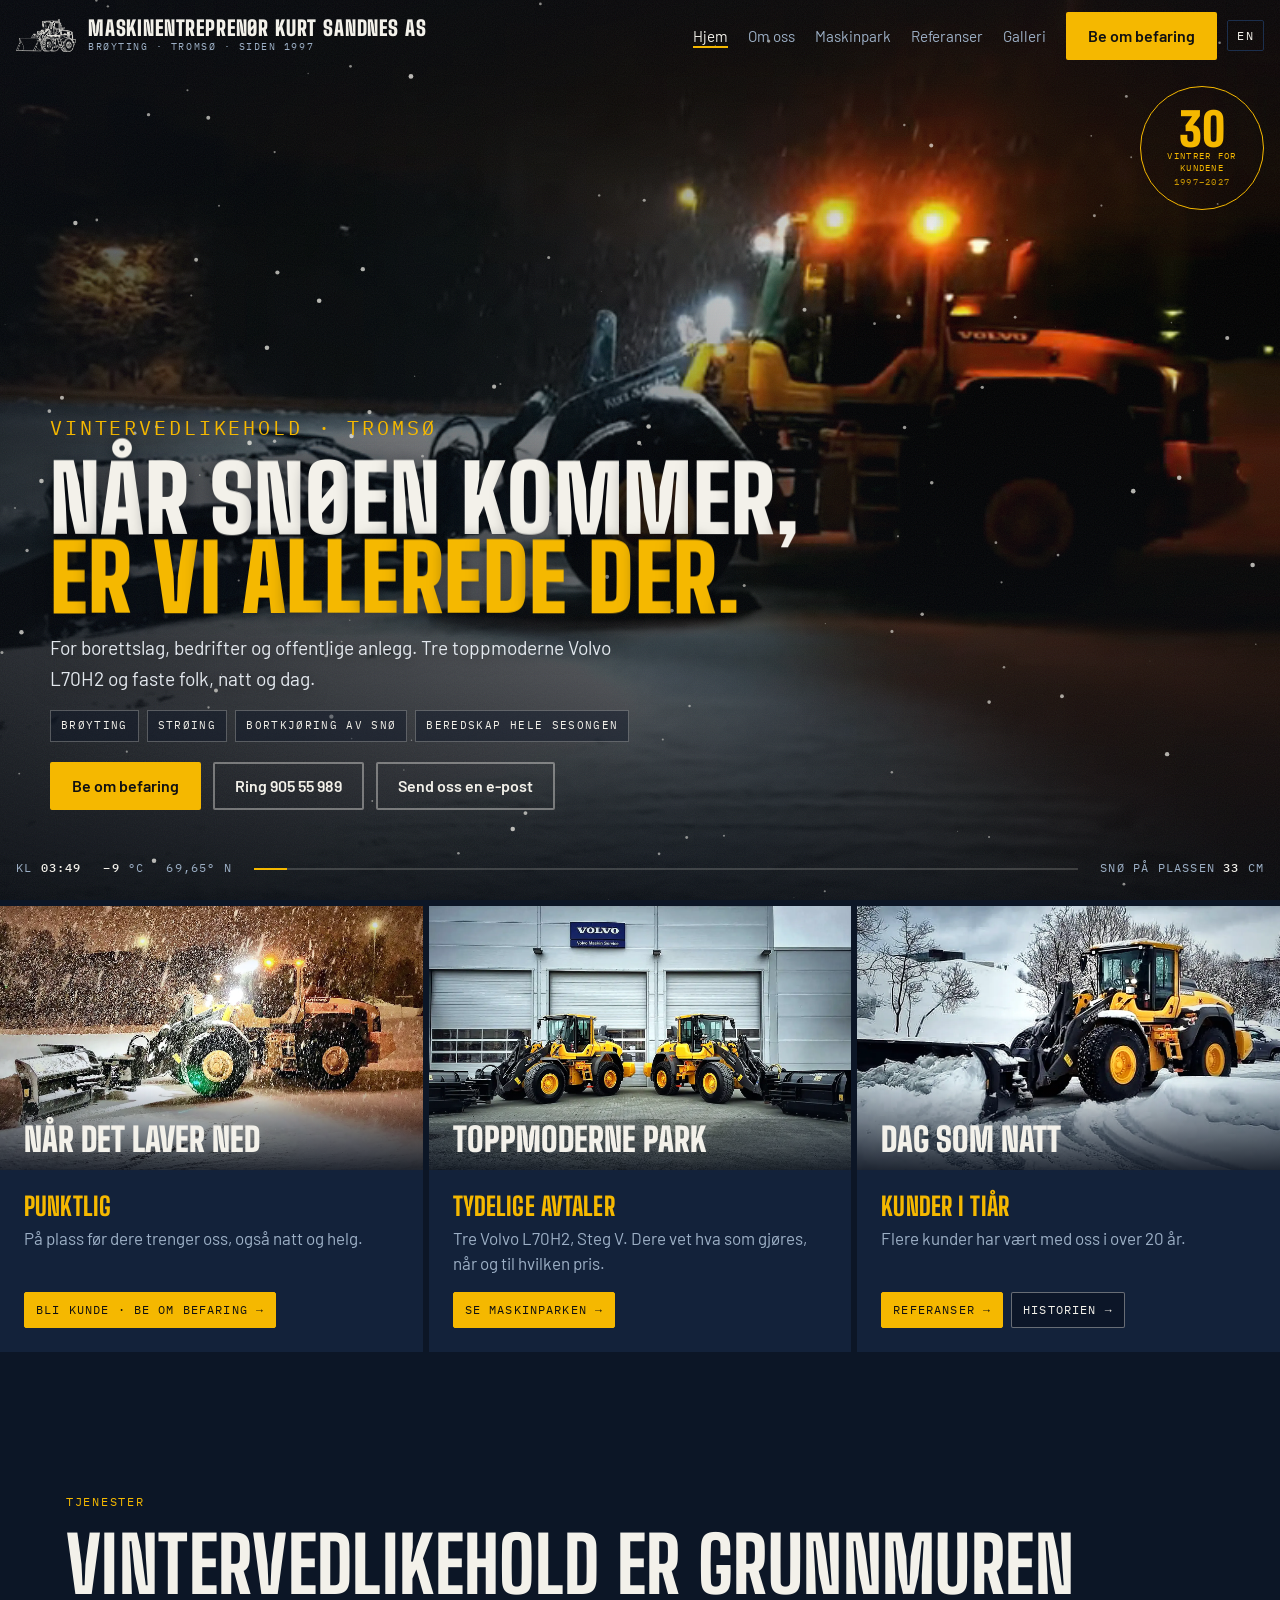
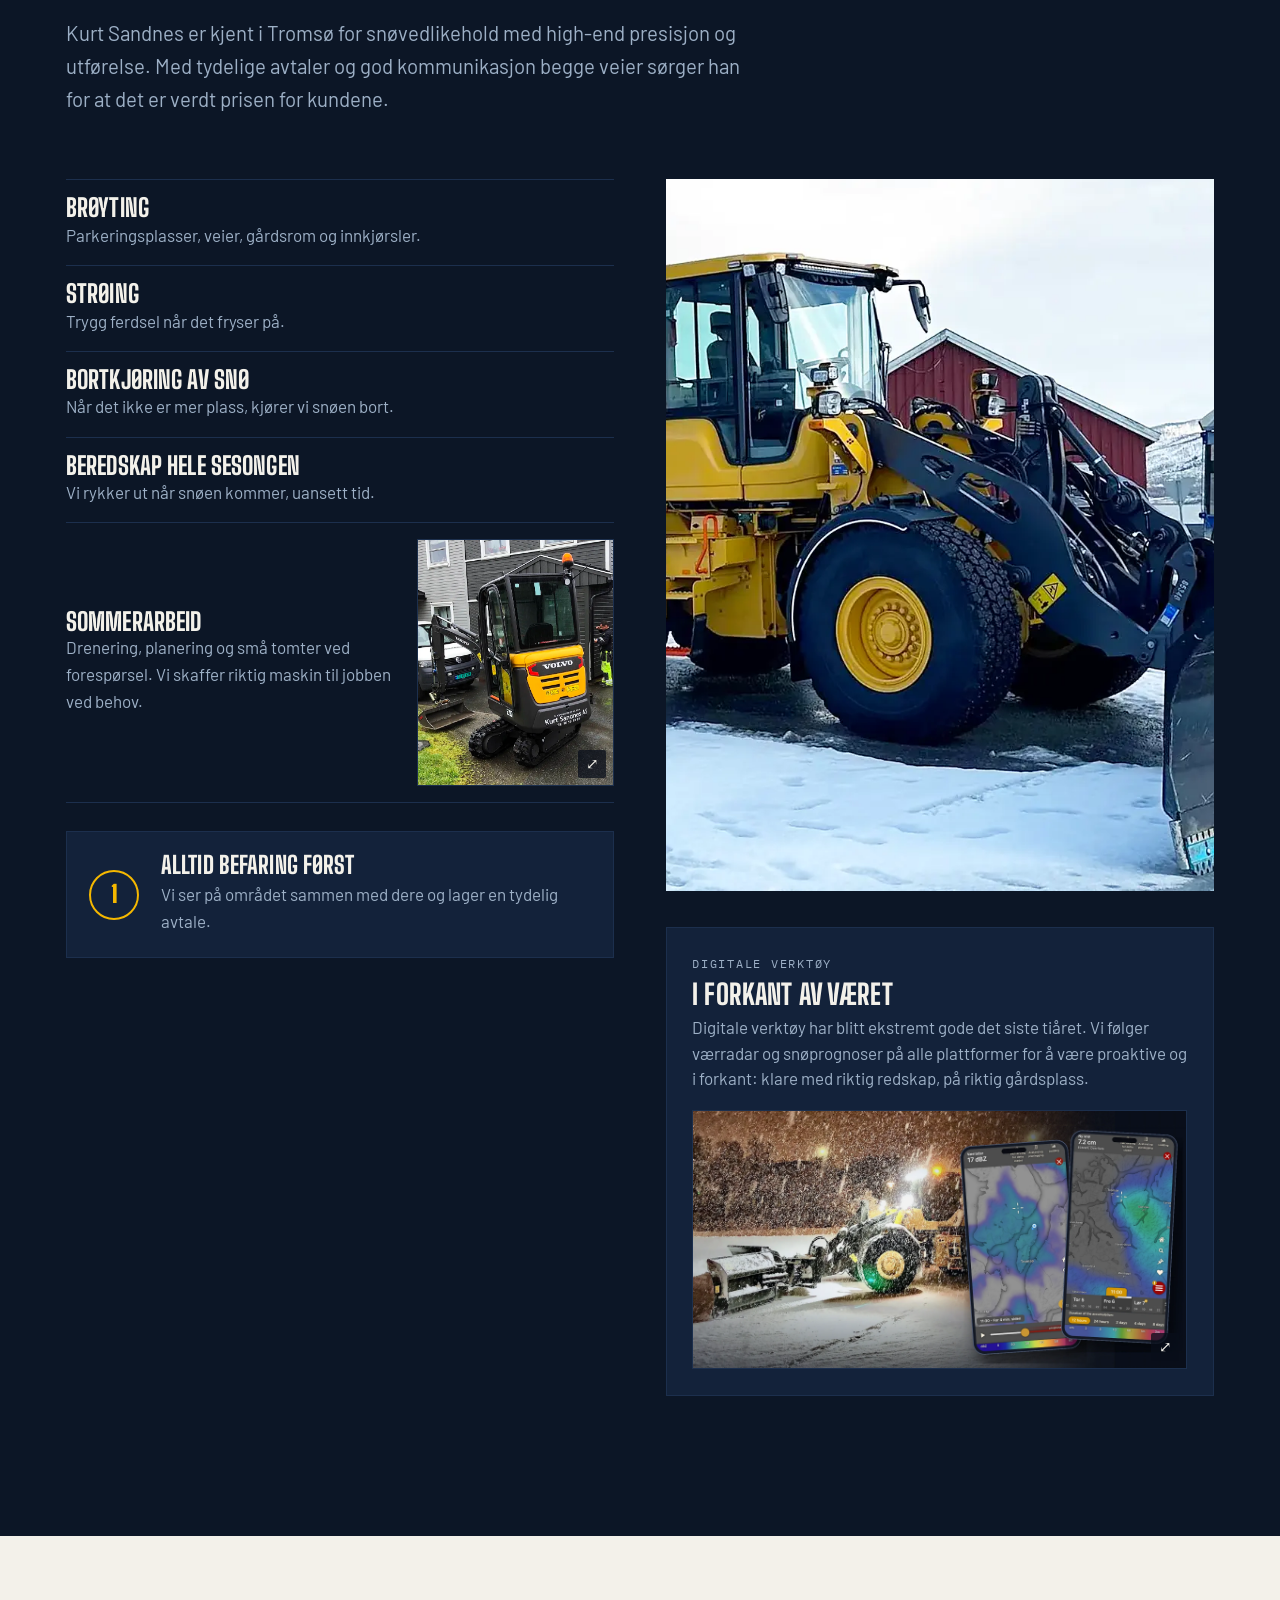
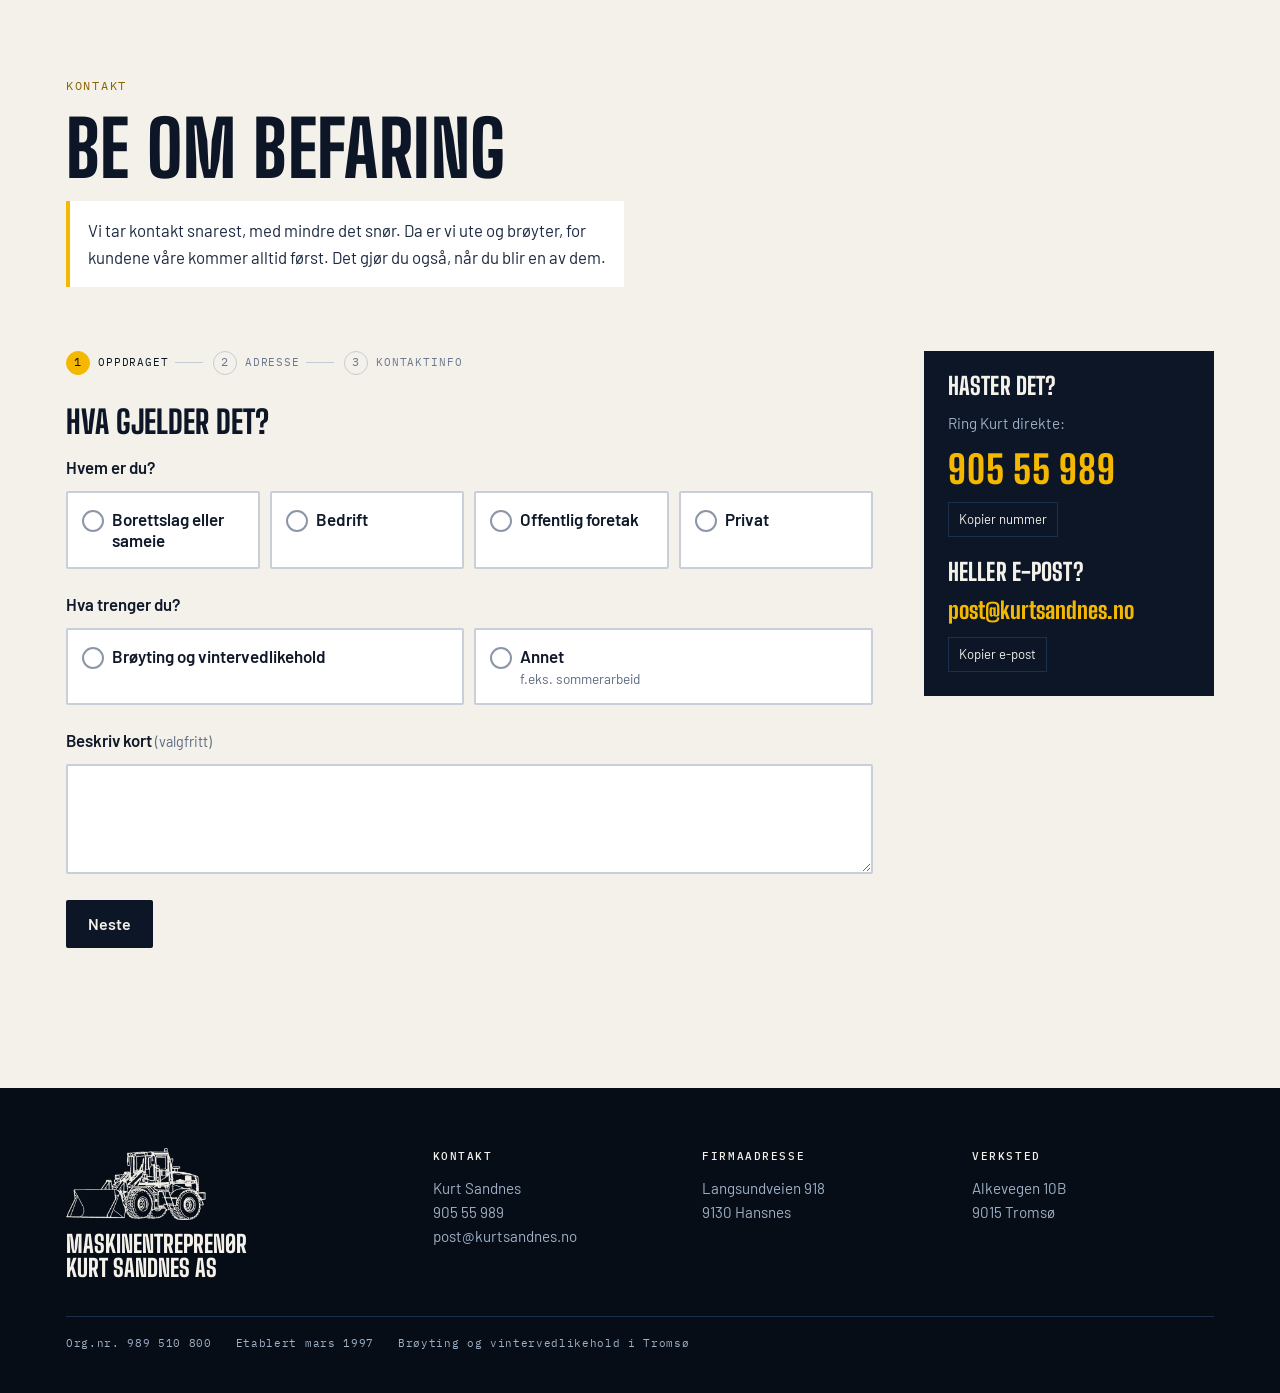
==== commit 9c4742d0: "Digitale verktøy: samlet bilde av maskin og værdata Co-Authored-By: Claude Opus 5.5 <noreply@anthrop" ====
--- a/public/index.html
+++ b/public/index.html
@@ -66,10 +66,7 @@
         <p class="eyebrow"><span class="no">Digitale verktøy</span><span class="en">Digital tools</span></p>
         <h3><span class="no">I forkant av været</span><span class="en">Ahead of the weather</span></h3>
         <p><span class="no">Digitale verktøy har blitt ekstremt gode det siste tiåret. Vi følger værradar og snøprognoser på alle plattformer for å være proaktive og i forkant: klare med riktig redskap, på riktig gårdsplass.</span><span class="en">Digital tools have become extremely good over the last decade. We follow weather radar and snow forecasts on every platform so we can stay proactive and ahead: ready with the right equipment, at the right yard.</span></p>
-        <div class="phones">
-          <figure><img src="img/app-radar.webp" alt="Værradar over Tromsø på mobilen" data-alt-en="Weather radar over Tromsø on a phone" width="560" height="1101" loading="lazy"><figcaption><span class="no">Værradar nå</span><span class="en">Radar now</span></figcaption></figure>
-          <figure><img src="img/app-nysno.webp" alt="Prognose for nysnø rundt Tromsø på mobilen" data-alt-en="New snow forecast around Tromsø on a phone" width="560" height="1138" loading="lazy"><figcaption><span class="no">Nysnø neste 12 timer</span><span class="en">New snow, next 12 hours</span></figcaption></figure>
-        </div>
+        <button type="button" class="zoom dig-img" data-full="img/digital-oppsett.webp" aria-label="Vis større bilde"><img src="img/digital-oppsett.webp" alt="Hjullaster brøyter i snøvær om natten, med værradar og snøprognose for Tromsø på mobilen" data-alt-en="Wheel loader clearing snow at night, with weather radar and snow forecast for Tromsø on a phone" width="2100" height="1100" loading="lazy"><span class="zi" aria-hidden="true">⤢</span></button>
       </div></div>
     </div>
   </div>
--- a/public/site.css
+++ b/public/site.css
@@ -480,3 +480,6 @@
 .phones figure{margin:0}
 .phones img{width:100%;height:auto;aspect-ratio:560/1101;object-fit:cover;object-position:top;border-radius:18px;border:3px solid #2a3a55;box-shadow:0 10px 30px rgba(0,0,0,.35);display:block}
 .phones figcaption{text-align:center}
+.dig-img{position:relative;display:block;padding:0;border:0;background:none;cursor:zoom-in;margin-top:10px;width:100%}
+.dig-img img{width:100%;height:auto;aspect-ratio:21/11;object-fit:cover;display:block;border:1px solid var(--night-3)}
+.dig-img .zi,.summer-li .zi{position:absolute;right:8px;bottom:8px;width:28px;height:28px;display:grid;place-items:center;background:rgba(8,14,26,.75);color:var(--snow);font-size:15px;border-radius:2px}
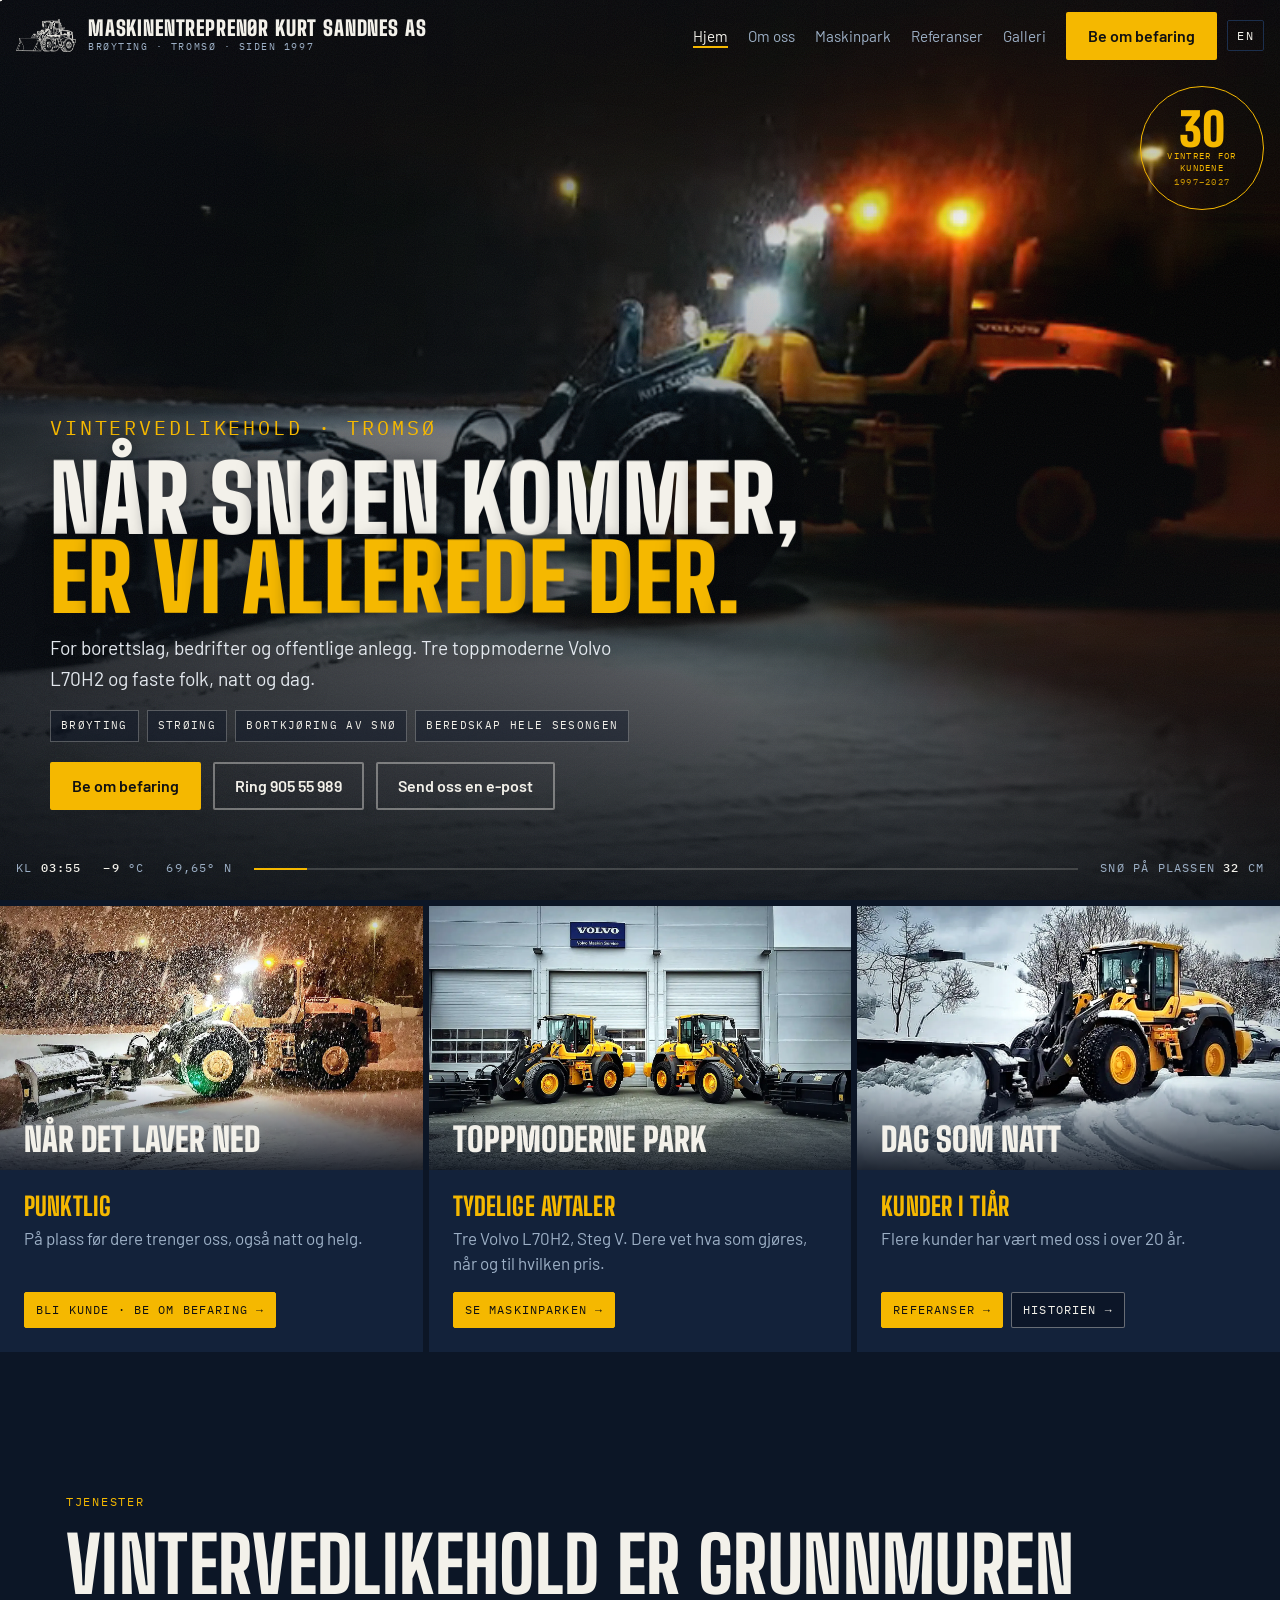
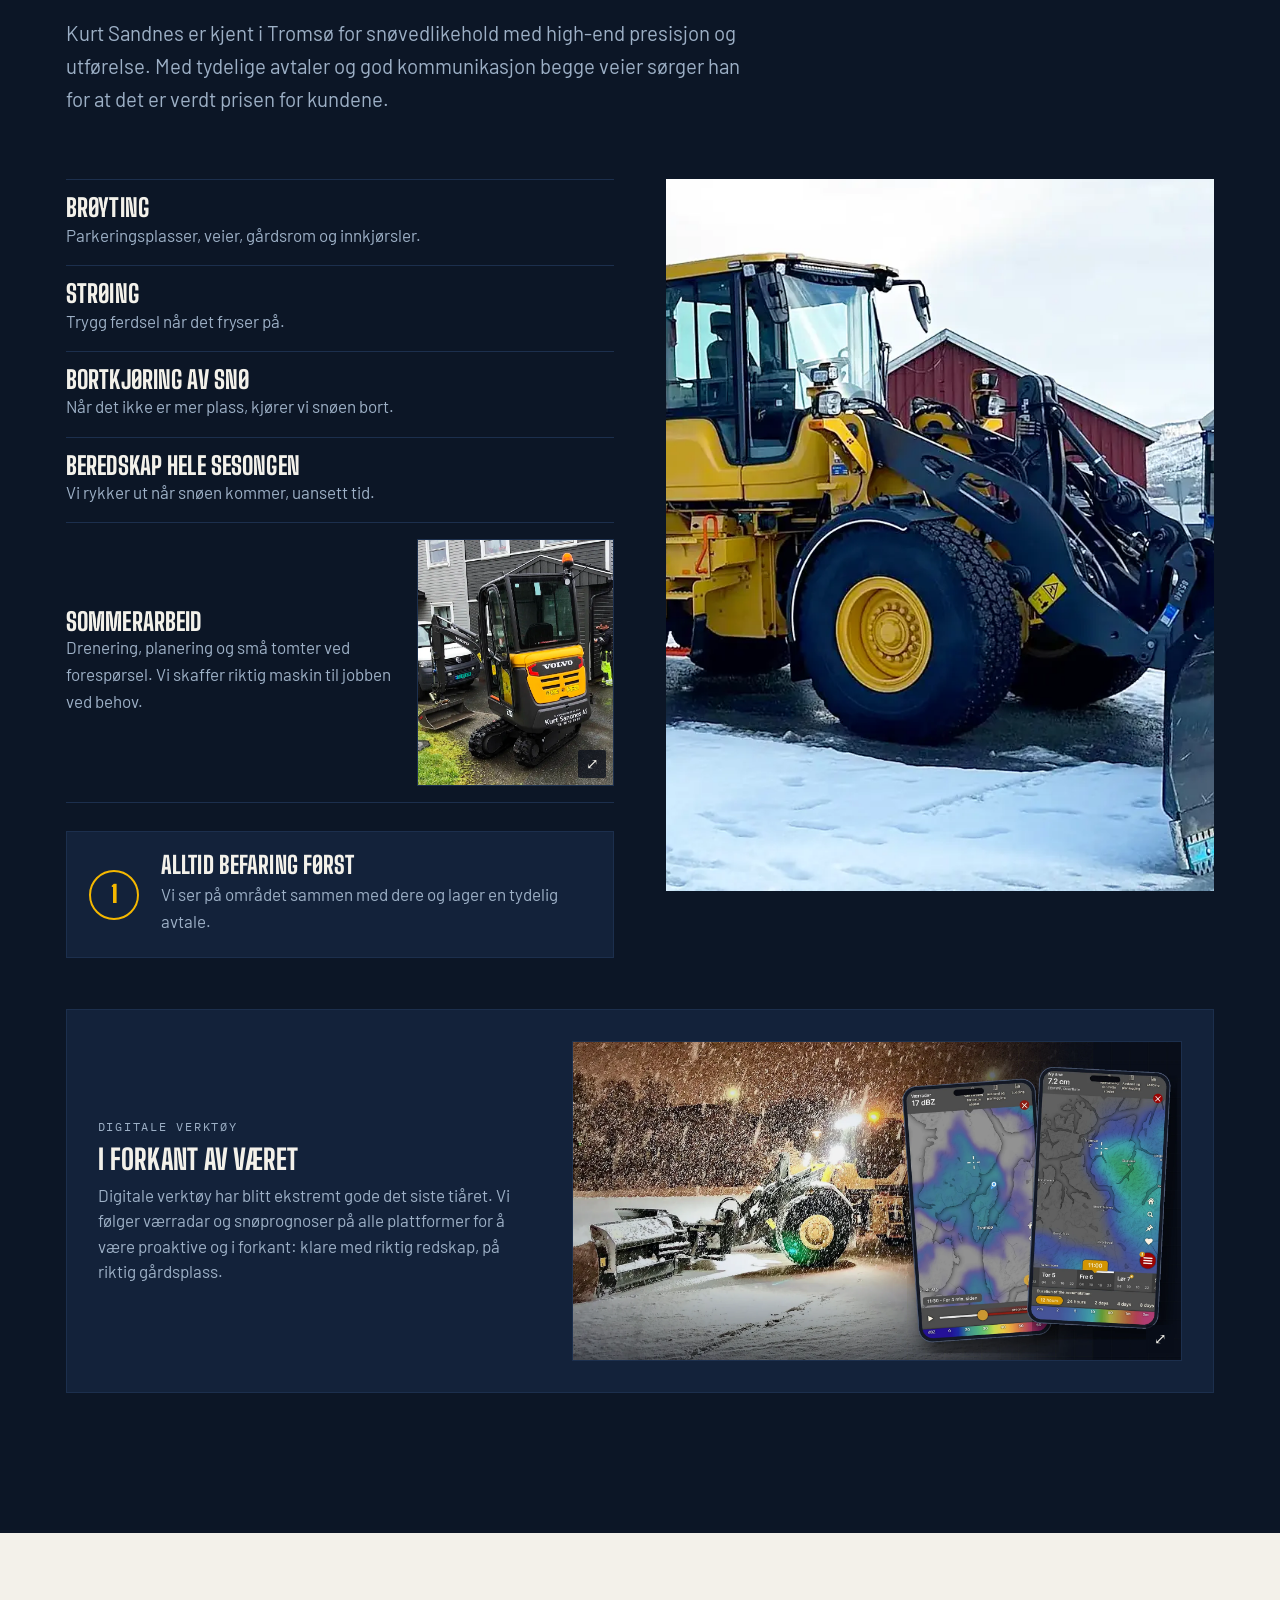
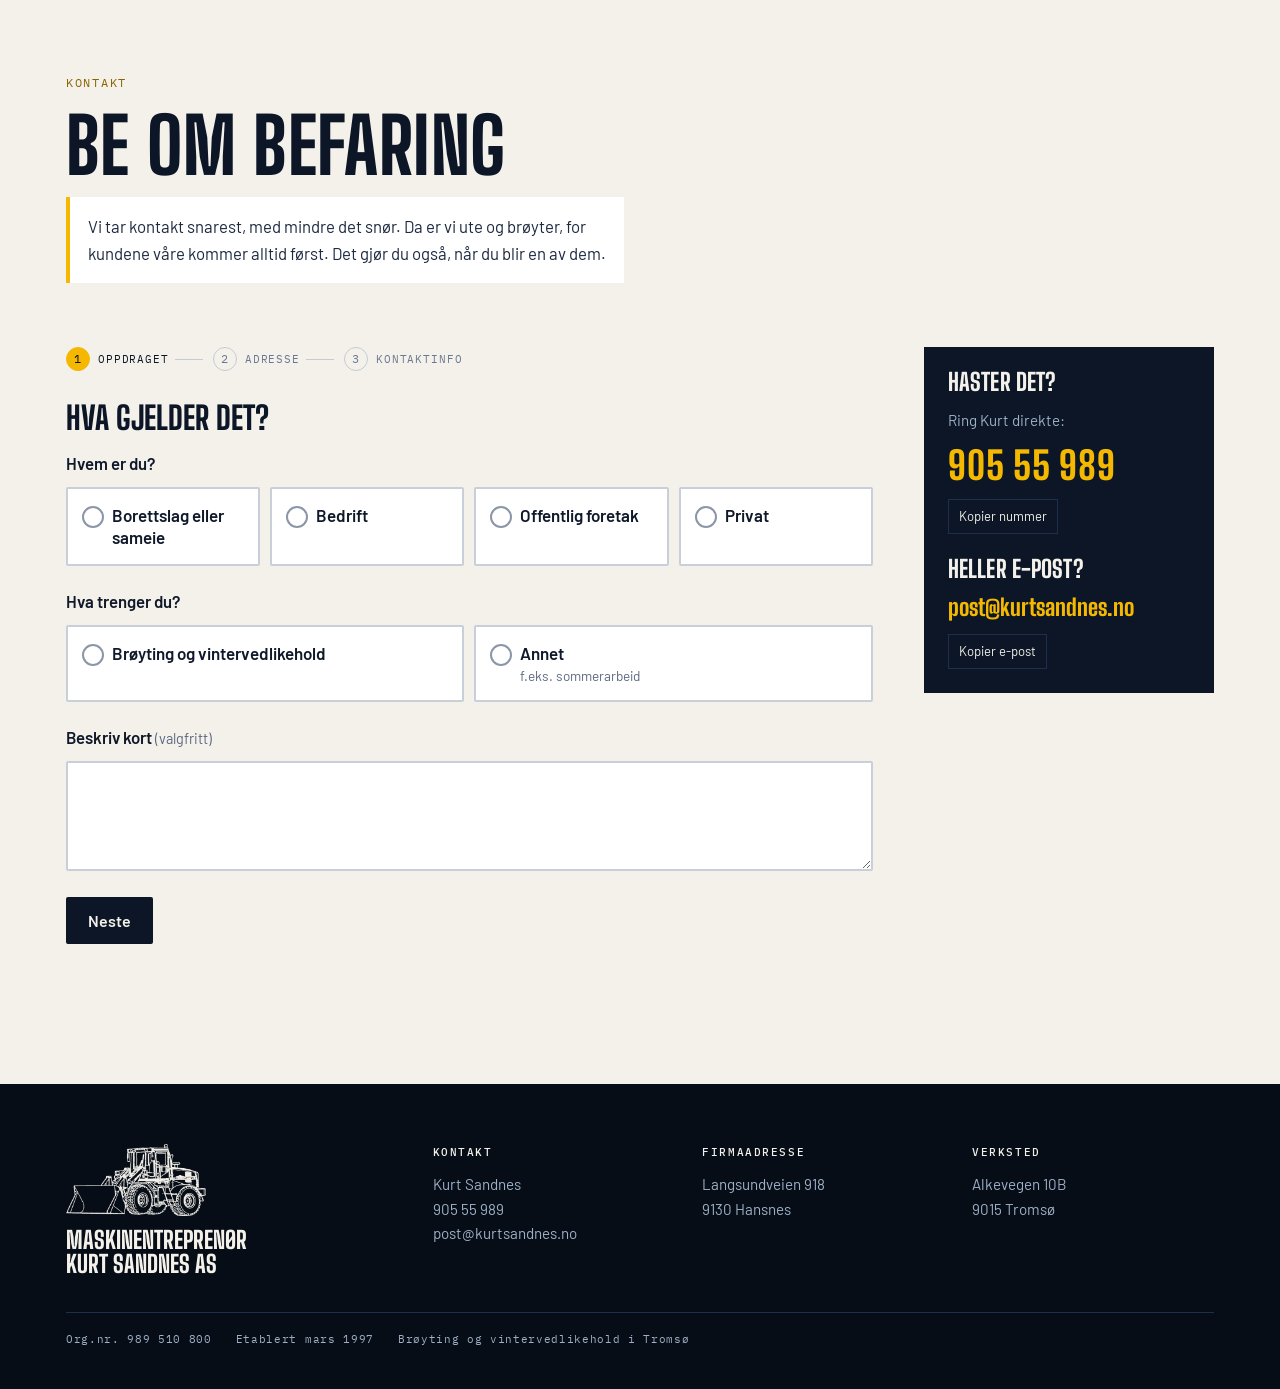
==== commit d8466c68: "Forsiden: stillbilde i bevegelse bak filmen, teknologiboks i egen rad, mobilpuss Co-Authored-By: Cla" ====
--- a/public/index.html
+++ b/public/index.html
@@ -11,7 +11,7 @@
 <main id="main">
 <script type="application/ld+json">{"@context":"https://schema.org","@type":"LocalBusiness","name":"Maskinentreprenør Kurt Sandnes AS","description":"Brøyting, strøing og bortkjøring av snø for borettslag, bedrifter og offentlige bygg i Tromsø siden 1997.","telephone":"+4790555989","email":"post@kurtsandnes.no","foundingDate":"1997-03","taxID":"989510800","address":{"@type":"PostalAddress","streetAddress":"Langsundveien 918","postalCode":"9130","addressLocality":"Hansnes","addressCountry":"NO"},"areaServed":{"@type":"City","name":"Tromsø"},"image":"img/hs-volvo_hjullastere.webp","logo":"img/logo-maskin.png"}</script>
 <section class="film" id="film" aria-label="Forside">
-  <video id="reel" poster="img/film-1.webp" autoplay muted loop playsinline preload="auto" aria-hidden="true"><source src="img/reel.mp4" type="video/mp4"><source src="img/reel.webm" type="video/webm"></video>
+  <img class="still" src="img/film-1.webp" alt="" aria-hidden="true" width="1600" height="1200" fetchpriority="high"><video id="reel" poster="img/film-1.webp" autoplay muted loop playsinline preload="auto" aria-hidden="true"><source src="img/reel.mp4" type="video/mp4"><source src="img/reel.webm" type="video/webm"></video>
   <div class="shade" aria-hidden="true"></div>
   <canvas id="snow" aria-hidden="true"></canvas>
   <div class="grain" aria-hidden="true"></div>
@@ -61,15 +61,14 @@
           <div><h3><span class="no">Alltid befaring først</span><span class="en">Always a site visit first</span></h3><p><span class="no">Vi ser på området sammen med dere og lager en tydelig avtale.</span><span class="en">We walk the site with you and make a clear agreement.</span></p></div>
         </div>
       </div>
-      <div class="svc-side"><figure class="svc-photo"><img src="img/m-l70h-plog.webp" alt="Volvo L70H2 med plog på en snødekt plass" data-alt-en="Volvo L70H2 with plough on a snowy yard" loading="lazy"><figcaption>Volvo L70H2 · Tromsø</figcaption></figure>
-      <div class="digital">
+      <figure class="svc-photo"><img src="img/m-l70h-plog.webp" alt="Volvo L70H2 med plog på en snødekt plass" data-alt-en="Volvo L70H2 with plough on a snowy yard" loading="lazy"><figcaption>Volvo L70H2 · Tromsø</figcaption></figure>
+    </div>
+    <div class="digital"><div class="dig-text">
         <p class="eyebrow"><span class="no">Digitale verktøy</span><span class="en">Digital tools</span></p>
         <h3><span class="no">I forkant av været</span><span class="en">Ahead of the weather</span></h3>
         <p><span class="no">Digitale verktøy har blitt ekstremt gode det siste tiåret. Vi følger værradar og snøprognoser på alle plattformer for å være proaktive og i forkant: klare med riktig redskap, på riktig gårdsplass.</span><span class="en">Digital tools have become extremely good over the last decade. We follow weather radar and snow forecasts on every platform so we can stay proactive and ahead: ready with the right equipment, at the right yard.</span></p>
-        <button type="button" class="zoom dig-img" data-full="img/digital-oppsett.webp" aria-label="Vis større bilde"><img src="img/digital-oppsett.webp" alt="Hjullaster brøyter i snøvær om natten, med værradar og snøprognose for Tromsø på mobilen" data-alt-en="Wheel loader clearing snow at night, with weather radar and snow forecast for Tromsø on a phone" width="2100" height="1100" loading="lazy"><span class="zi" aria-hidden="true">⤢</span></button>
-      </div></div>
-    </div>
-  </div>
+        </div><button type="button" class="zoom dig-img" data-full="img/digital-oppsett.webp" aria-label="Vis større bilde"><img src="img/digital-oppsett.webp" alt="Hjullaster brøyter i snøvær om natten, med værradar og snøprognose for Tromsø på mobilen" data-alt-en="Wheel loader clearing snow at night, with weather radar and snow forecast for Tromsø on a phone" width="2100" height="1100" loading="lazy"><span class="zi" aria-hidden="true">⤢</span></button>
+      </div>  </div>
 </section>
 
 <section class="band contact" id="kontakt">
--- a/public/site.css
+++ b/public/site.css
@@ -483,3 +483,15 @@
 .dig-img{position:relative;display:block;padding:0;border:0;background:none;cursor:zoom-in;margin-top:10px;width:100%}
 .dig-img img{width:100%;height:auto;aspect-ratio:21/11;object-fit:cover;display:block;border:1px solid var(--night-3)}
 .dig-img .zi,.summer-li .zi{position:absolute;right:8px;bottom:8px;width:28px;height:28px;display:grid;place-items:center;background:rgba(8,14,26,.75);color:var(--snow);font-size:15px;border-radius:2px}
+/* stillbilde bak filmen: synlig og i rolig bevegelse selv om mobilen stopper autoplay */
+.film .still{position:absolute;inset:0;width:100%;height:100%;max-width:none;object-fit:cover;z-index:1;transform-origin:60% 45%;animation:kb 22s ease-in-out infinite alternate}
+@keyframes kb{from{transform:scale(1.02) translate(0,0)}to{transform:scale(1.14) translate(-2%,-1.5%)}}
+@media (prefers-reduced-motion:reduce){.film .still{animation:none}}
+/* digitale verktøy som egen rad under tjenestene */
+.digital{margin-top:clamp(32px,4vw,56px);display:grid;grid-template-columns:minmax(0,5fr) minmax(0,7fr);gap:clamp(20px,3vw,44px);align-items:center;padding:clamp(18px,2.4vw,32px)}
+.dig-text{display:grid;gap:10px;align-content:center}
+.digital .dig-img{margin-top:0}
+@media (max-width:860px){.digital{grid-template-columns:minmax(0,1fr)}}
+@media (max-width:640px){.badge30{width:92px;font-size:.5rem;letter-spacing:.06em;top:calc(108px + env(safe-area-inset-top,0px))}.badge30 b{font-size:1.9rem}}
+.choice>span{overflow-wrap:anywhere;hyphens:auto}
+@media (max-width:420px){.choice>span{font-size:.95rem}}
